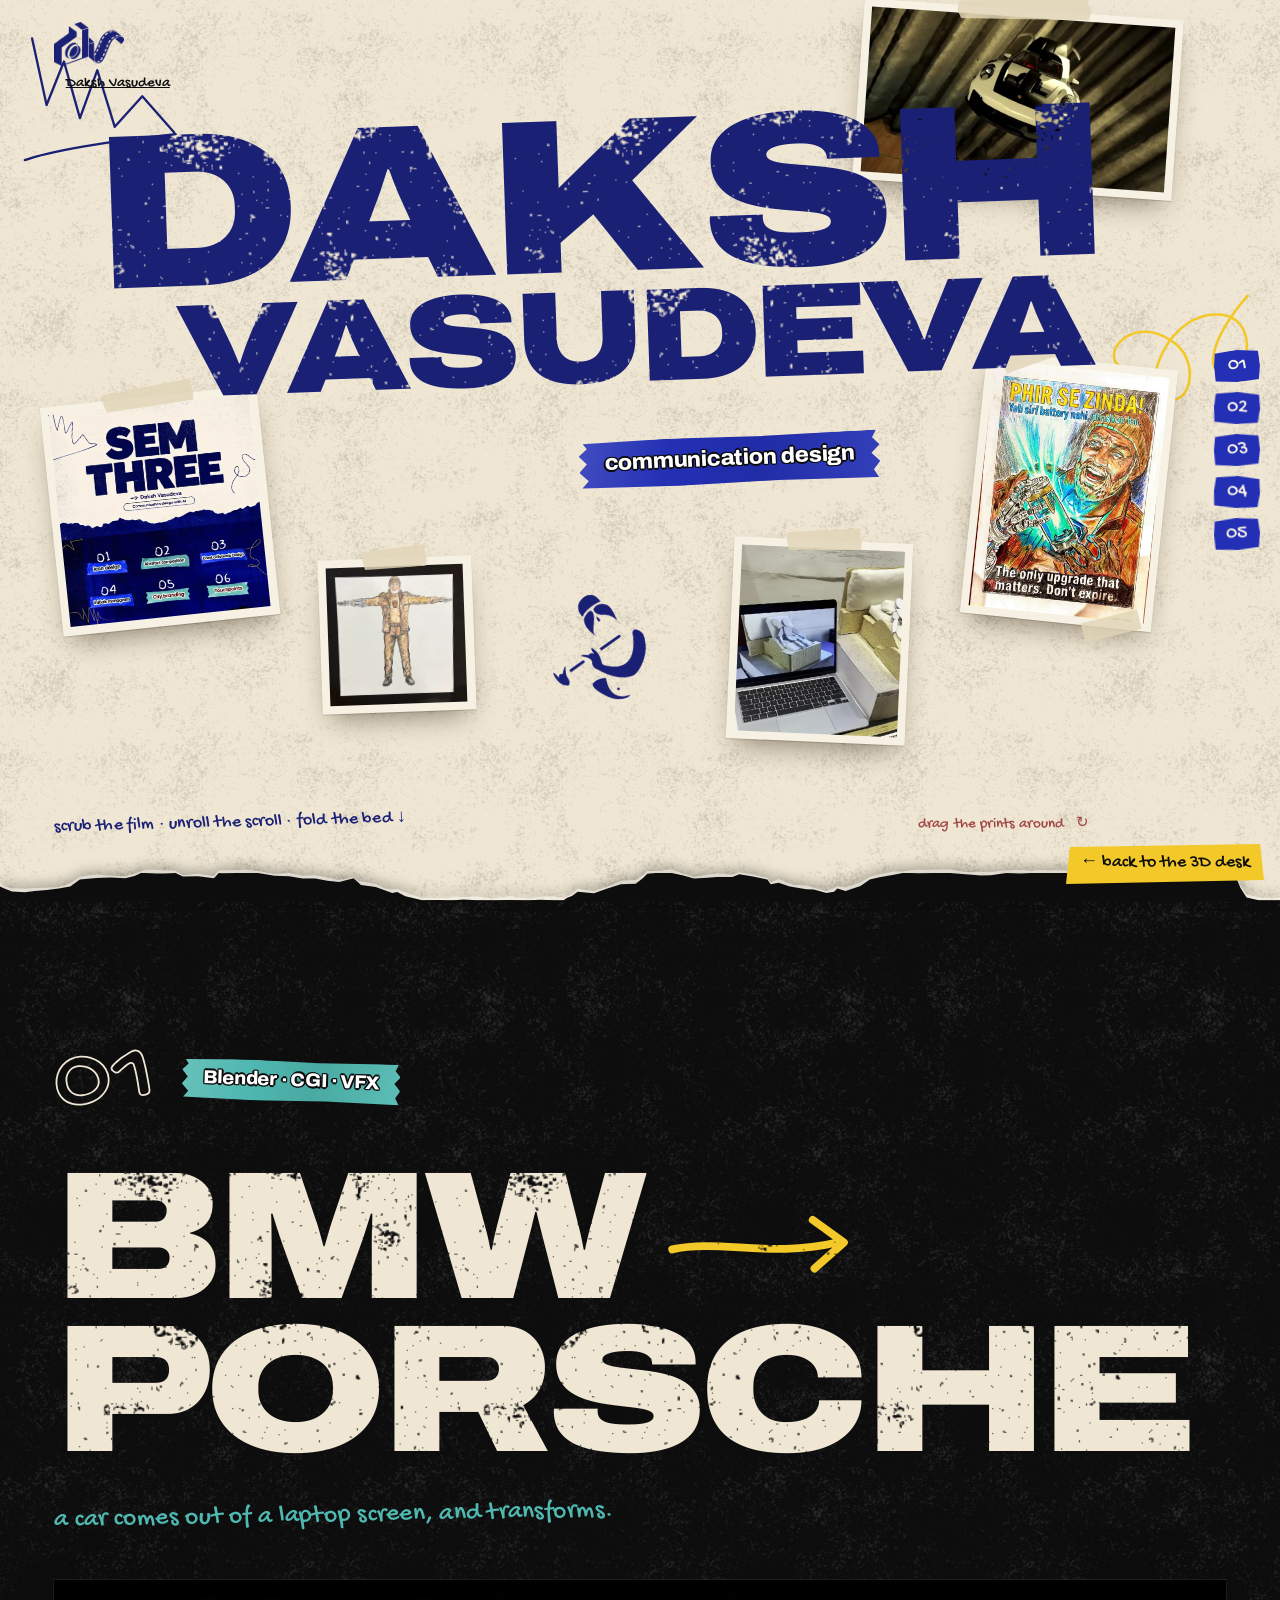
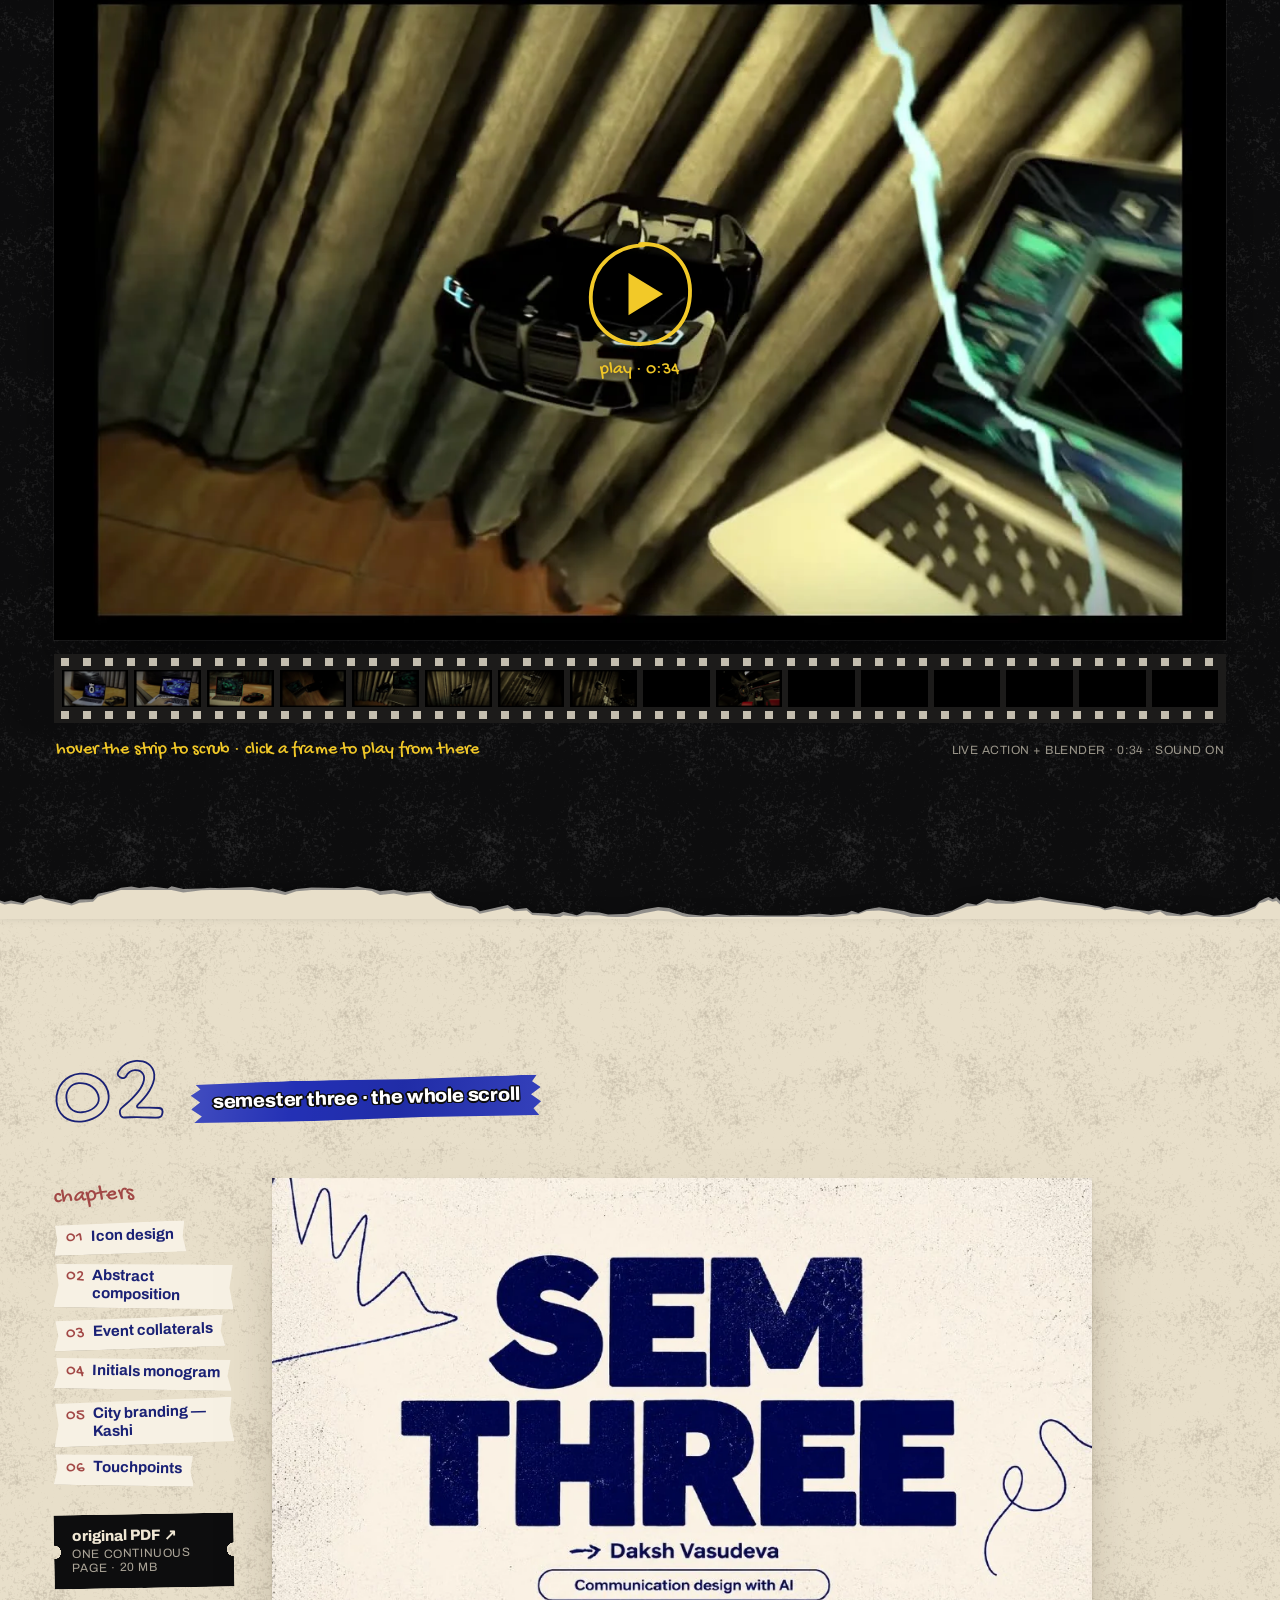
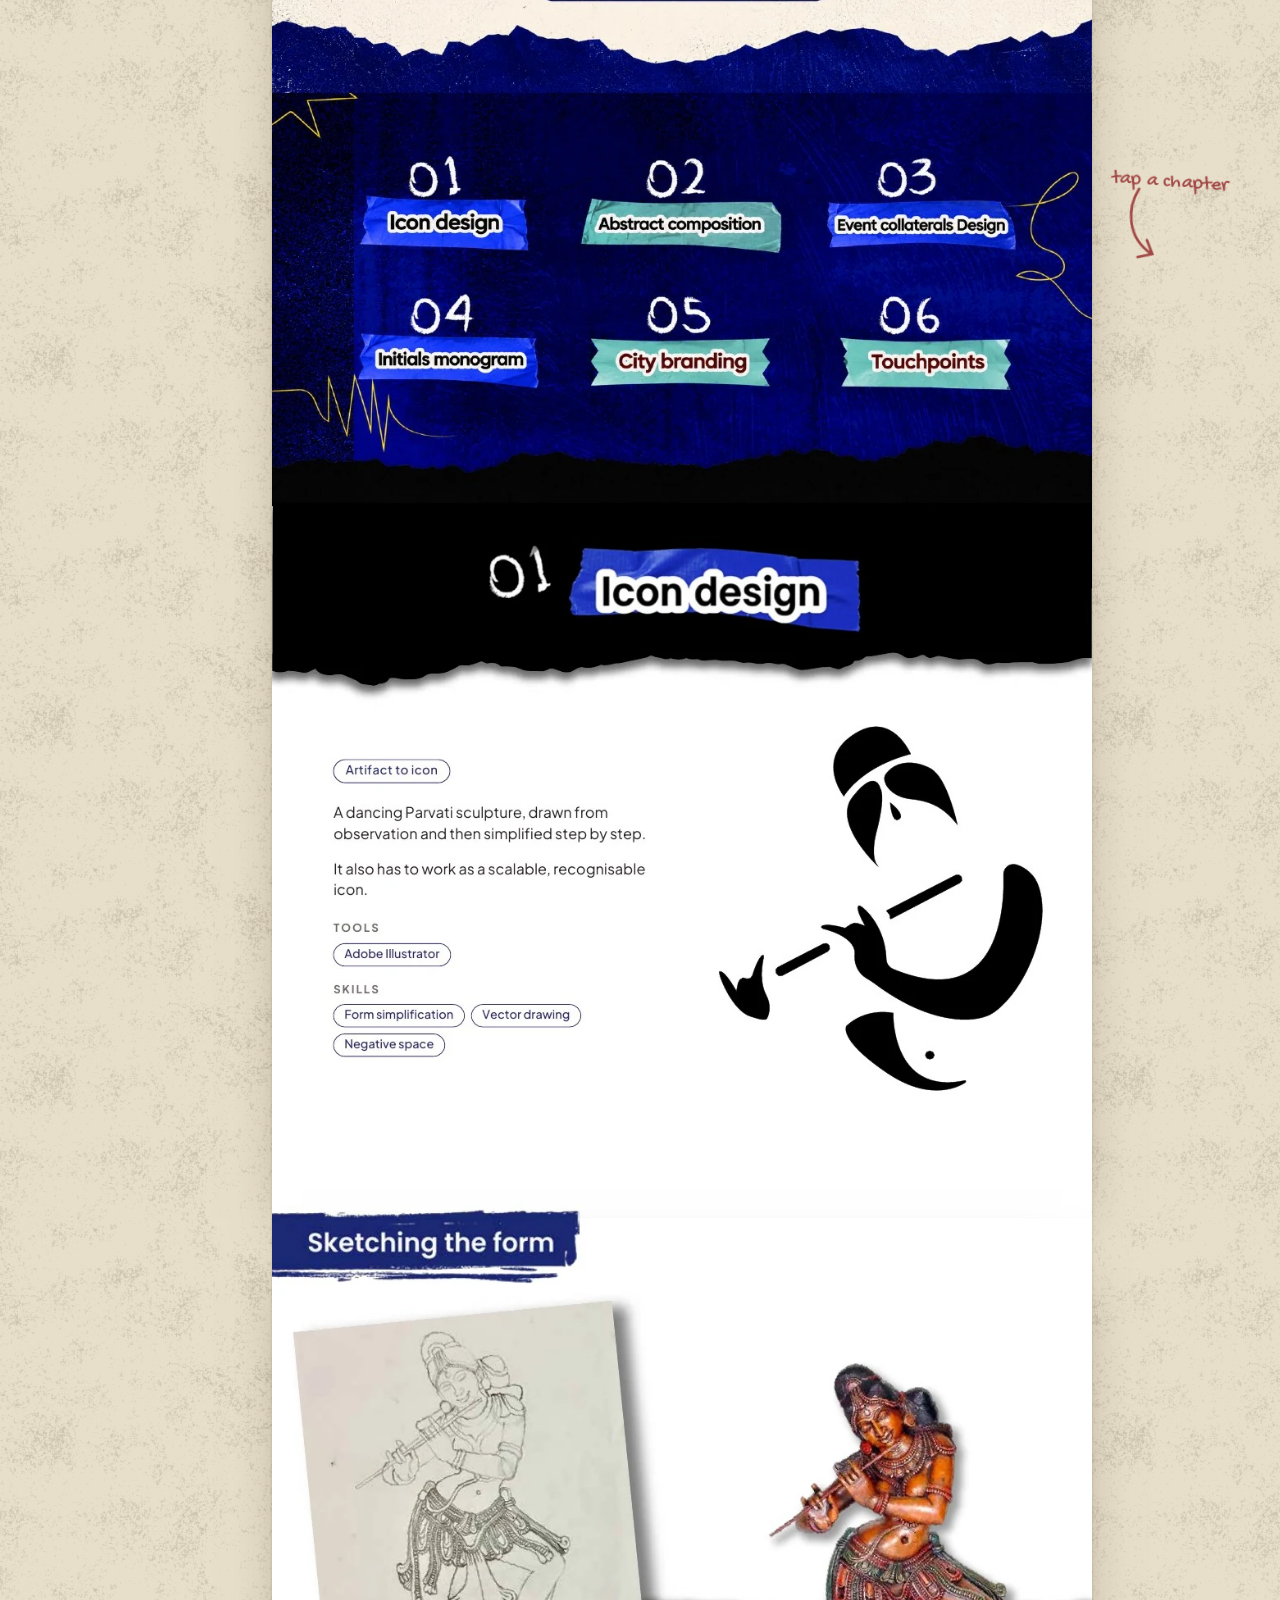
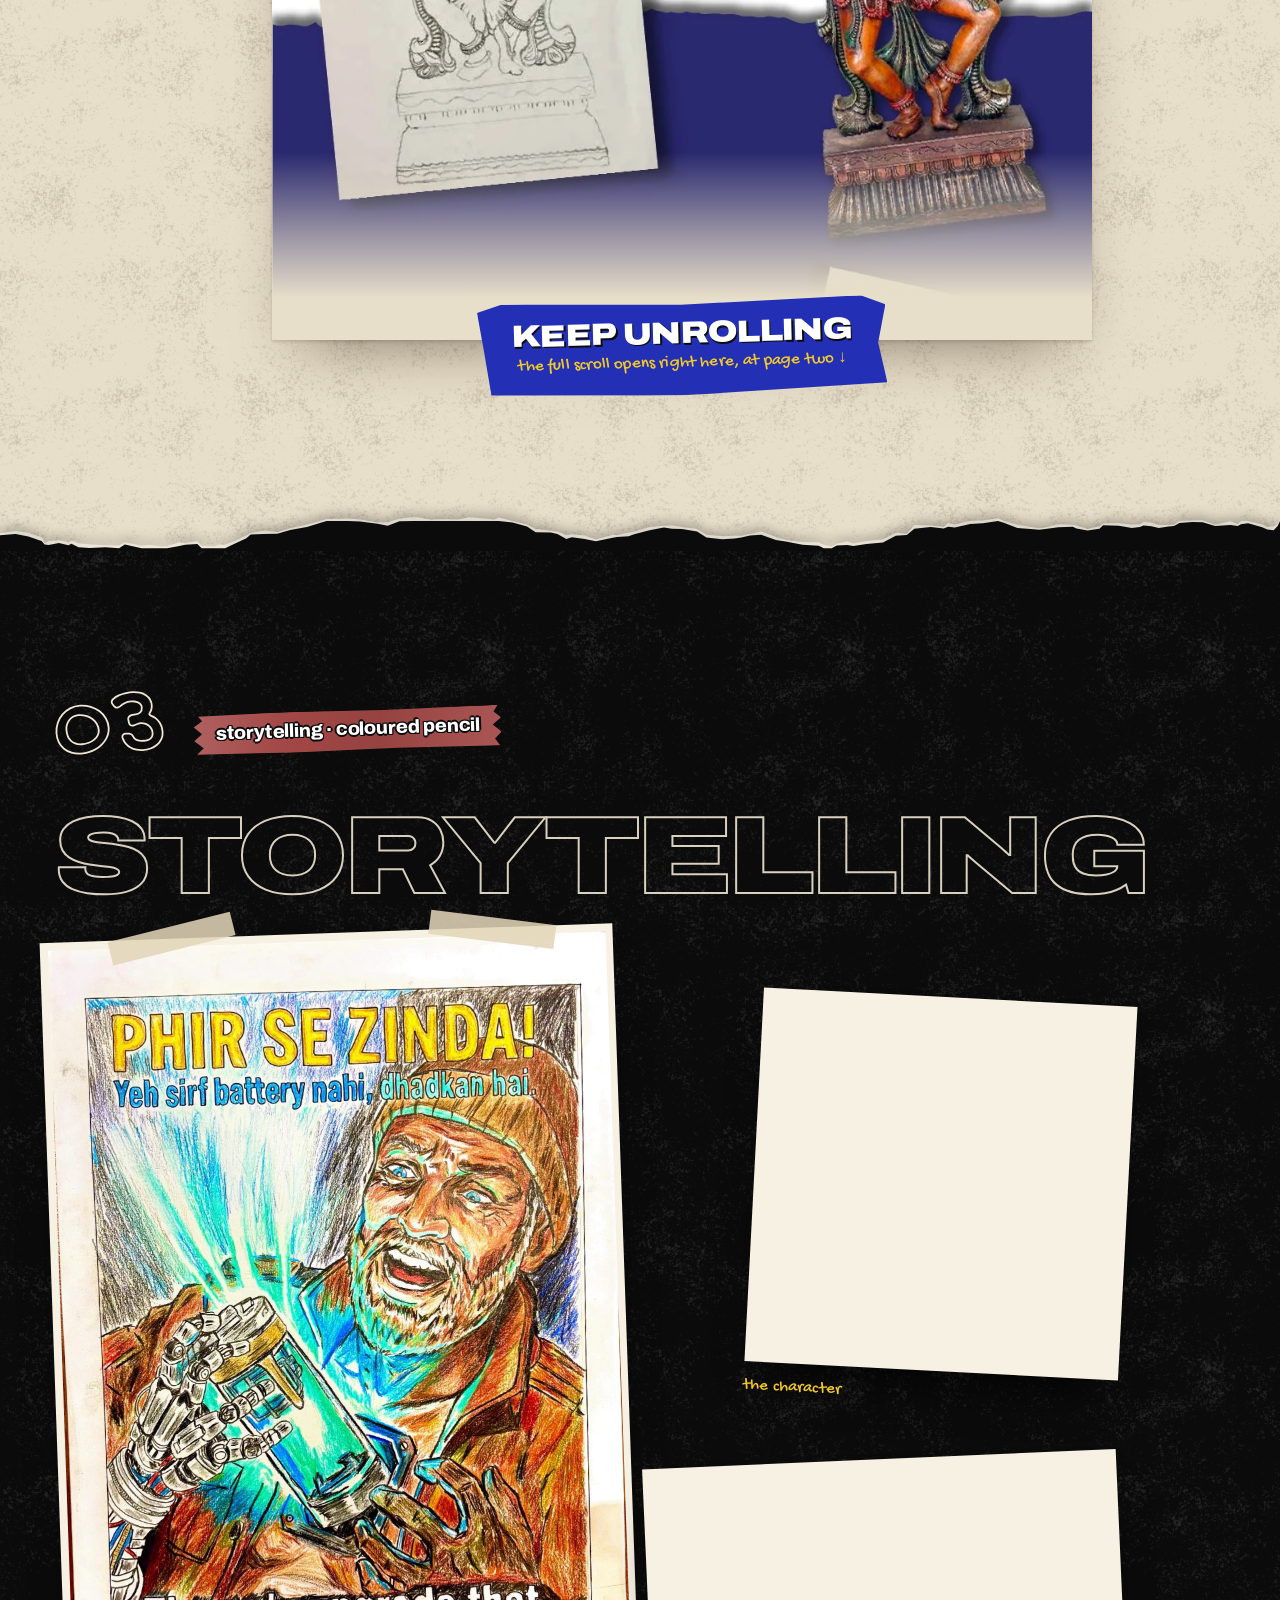
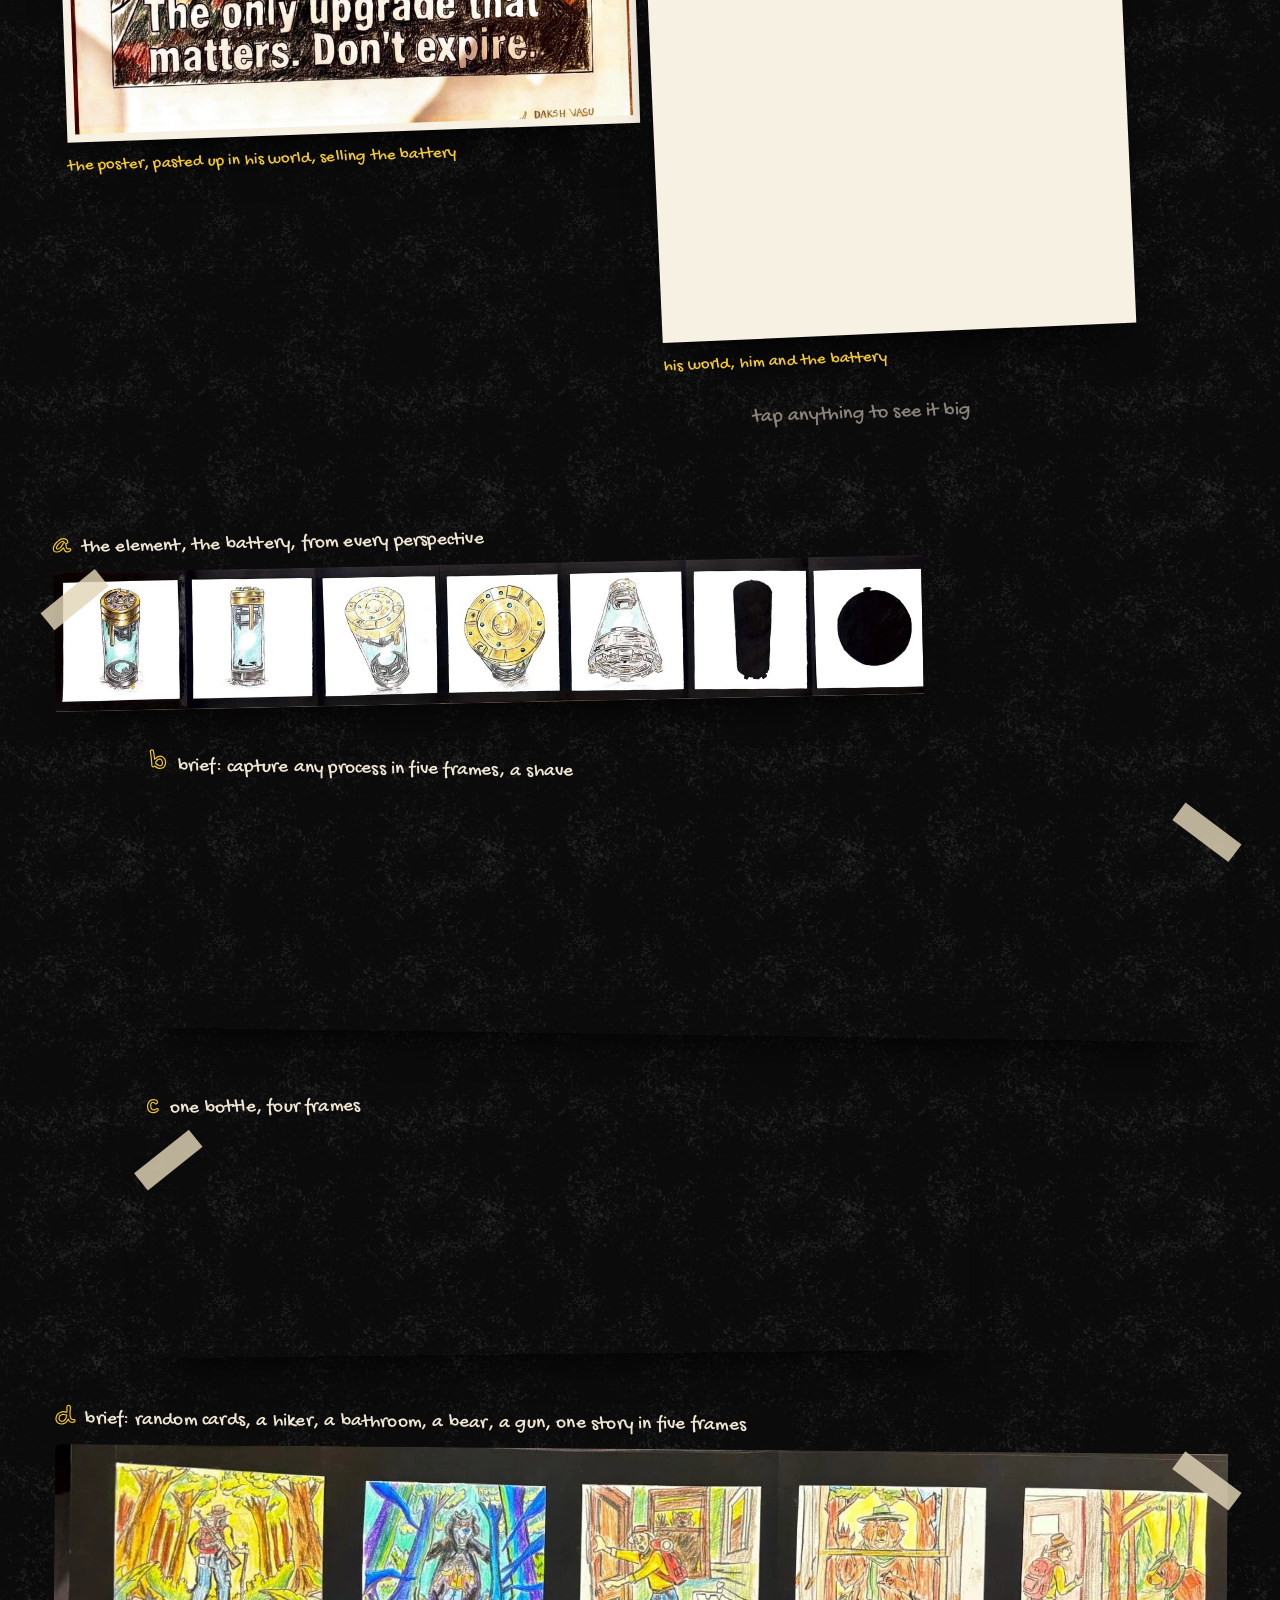
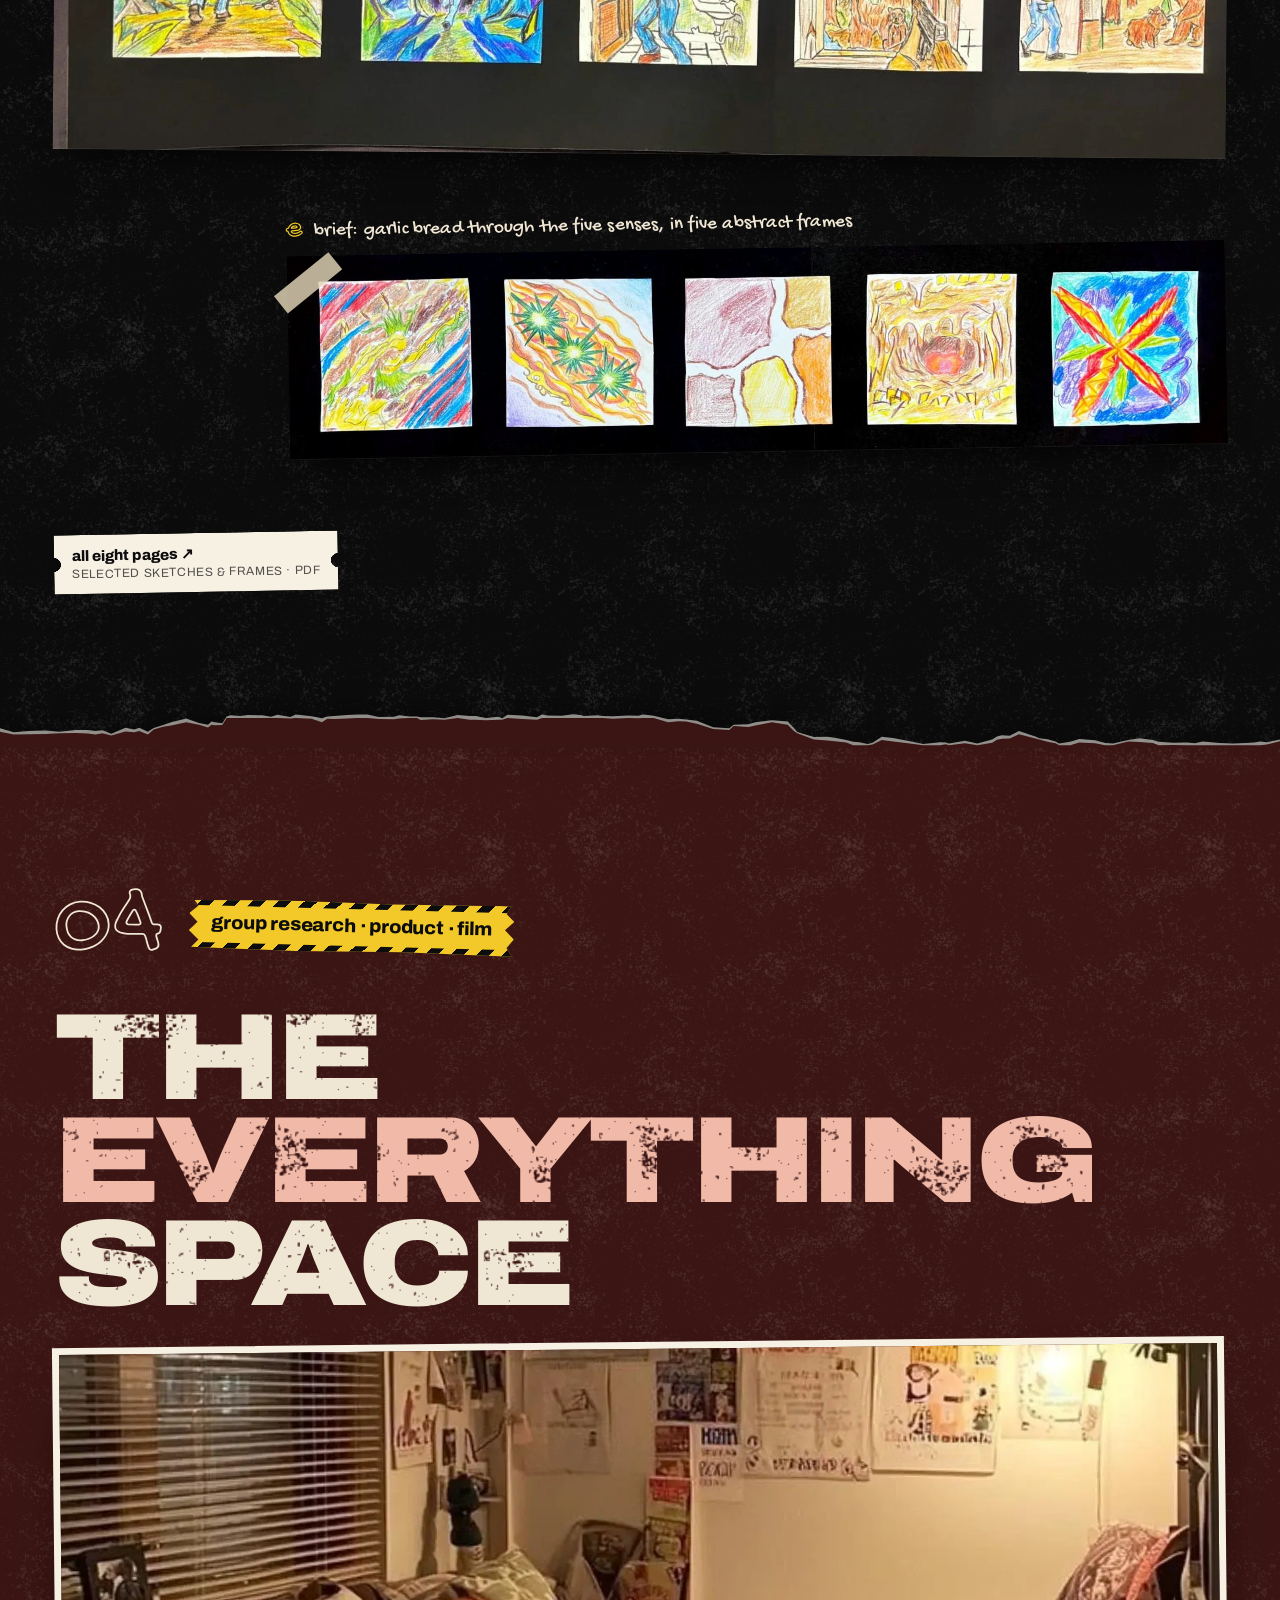
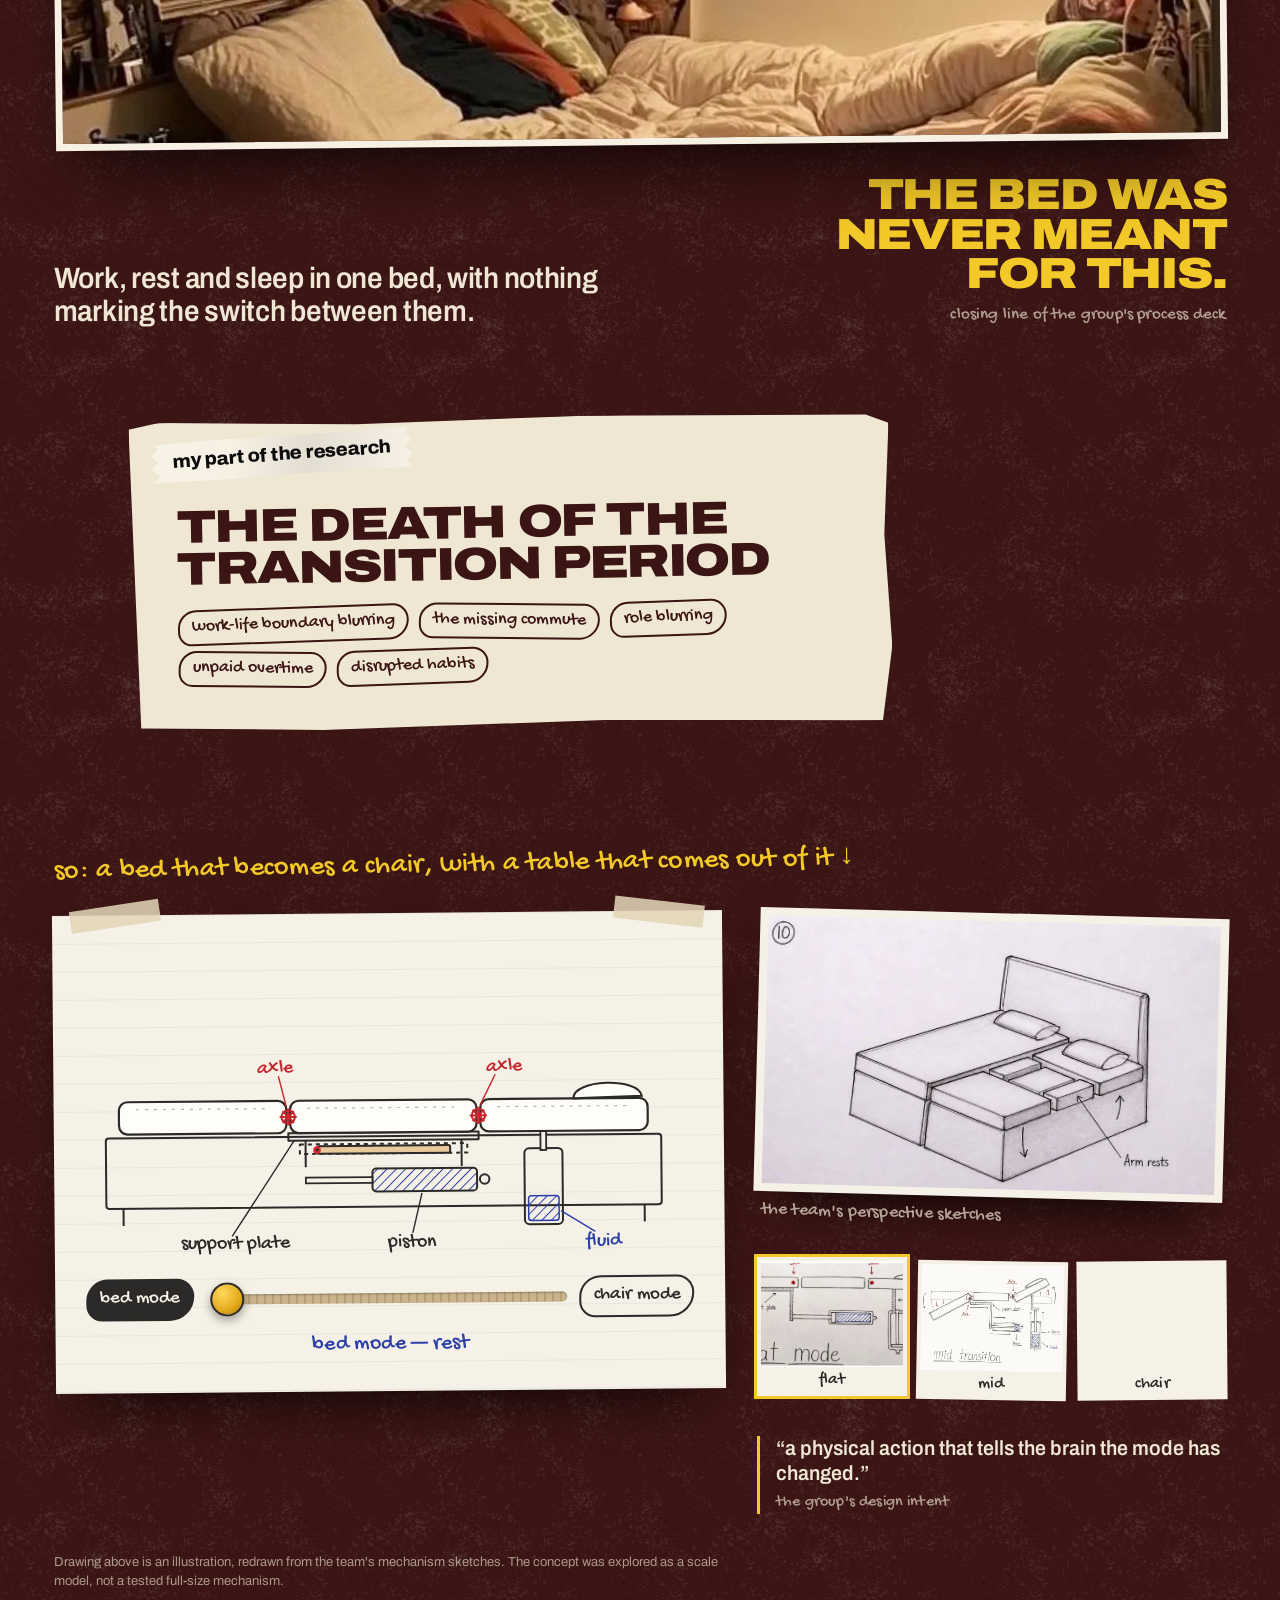
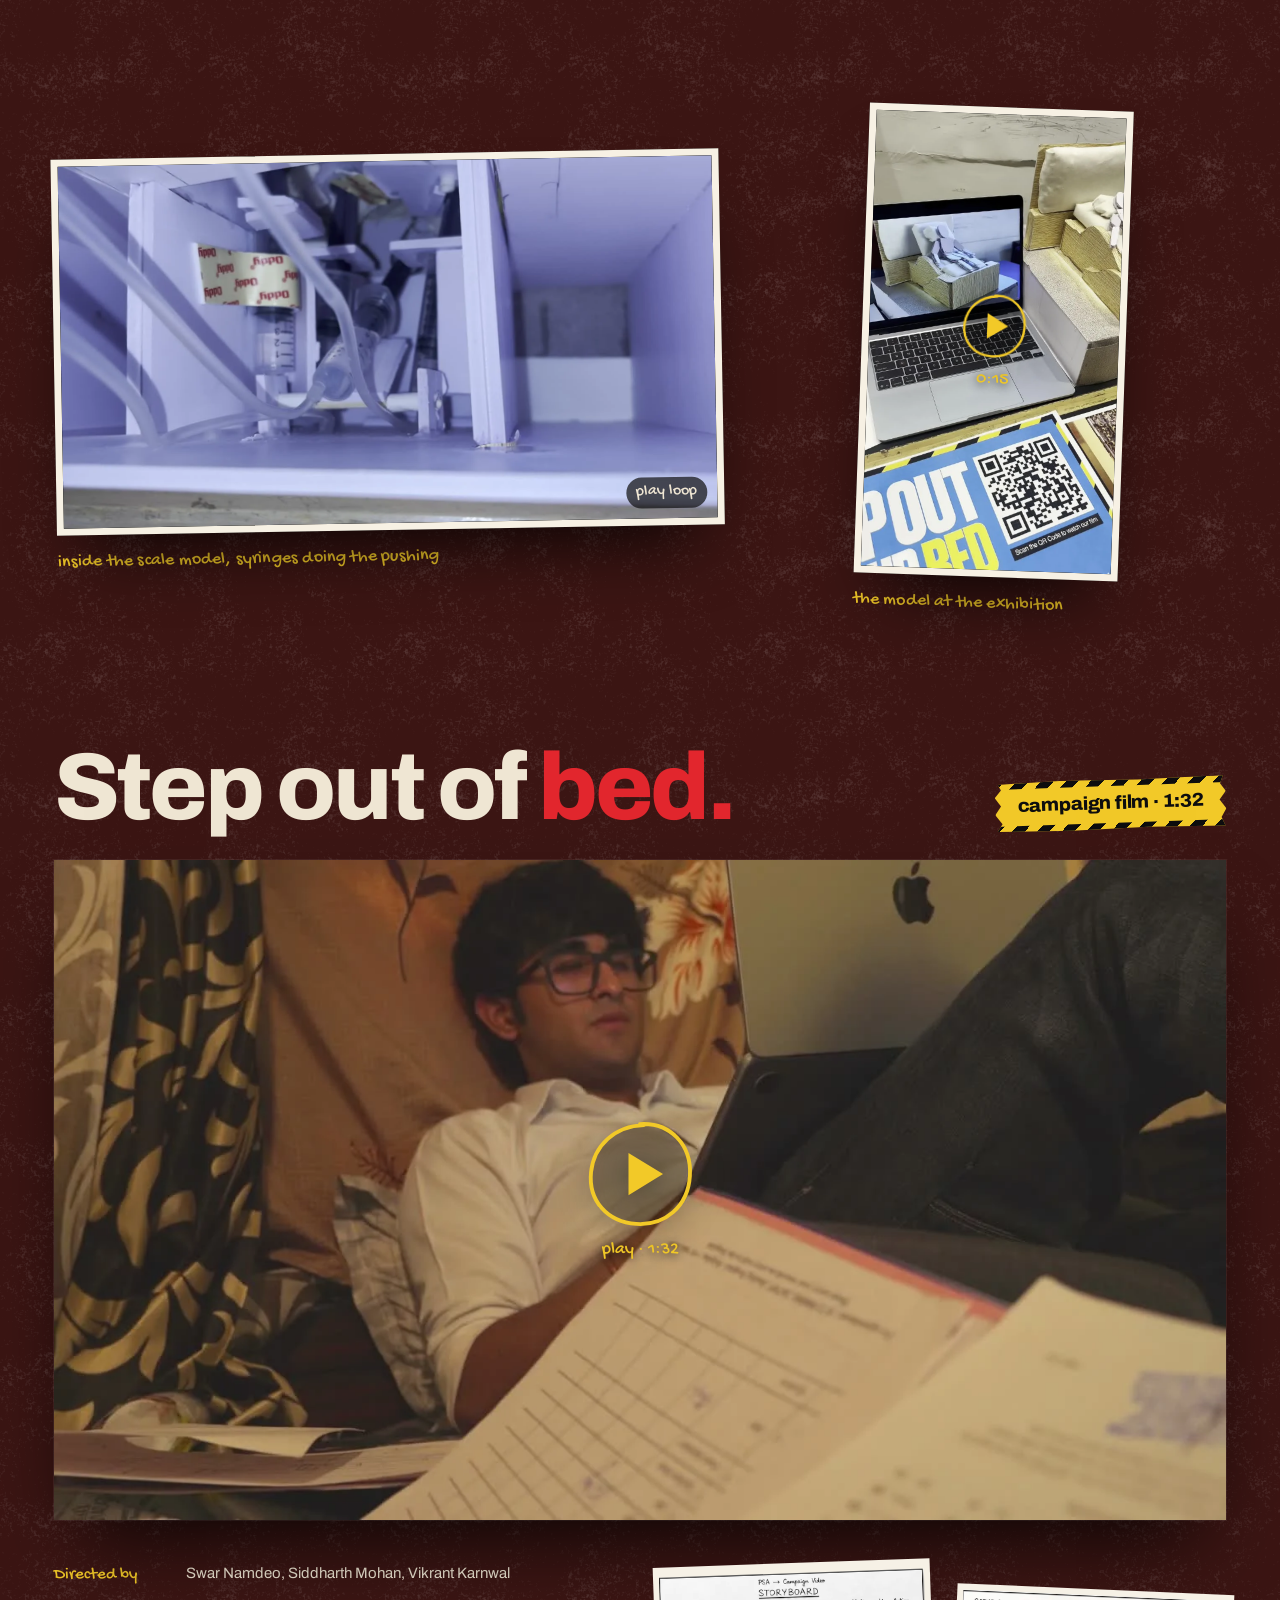
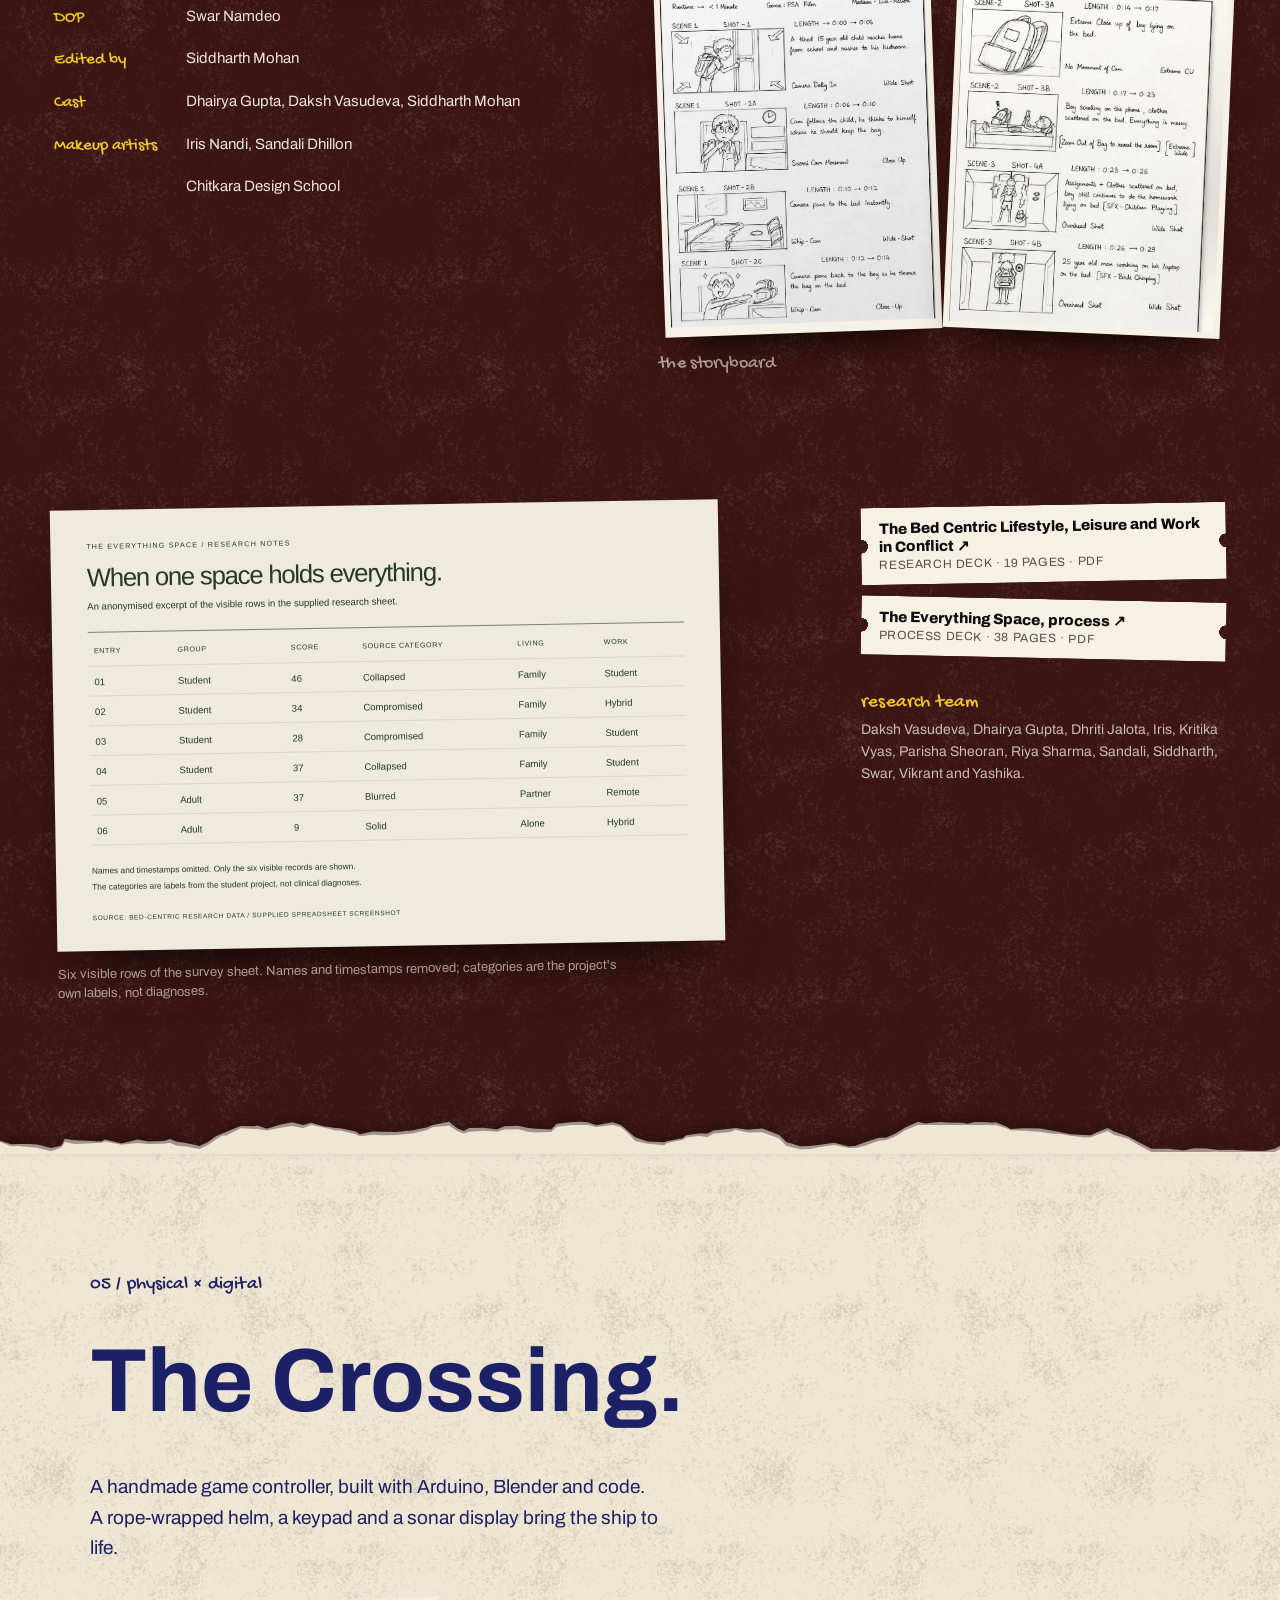
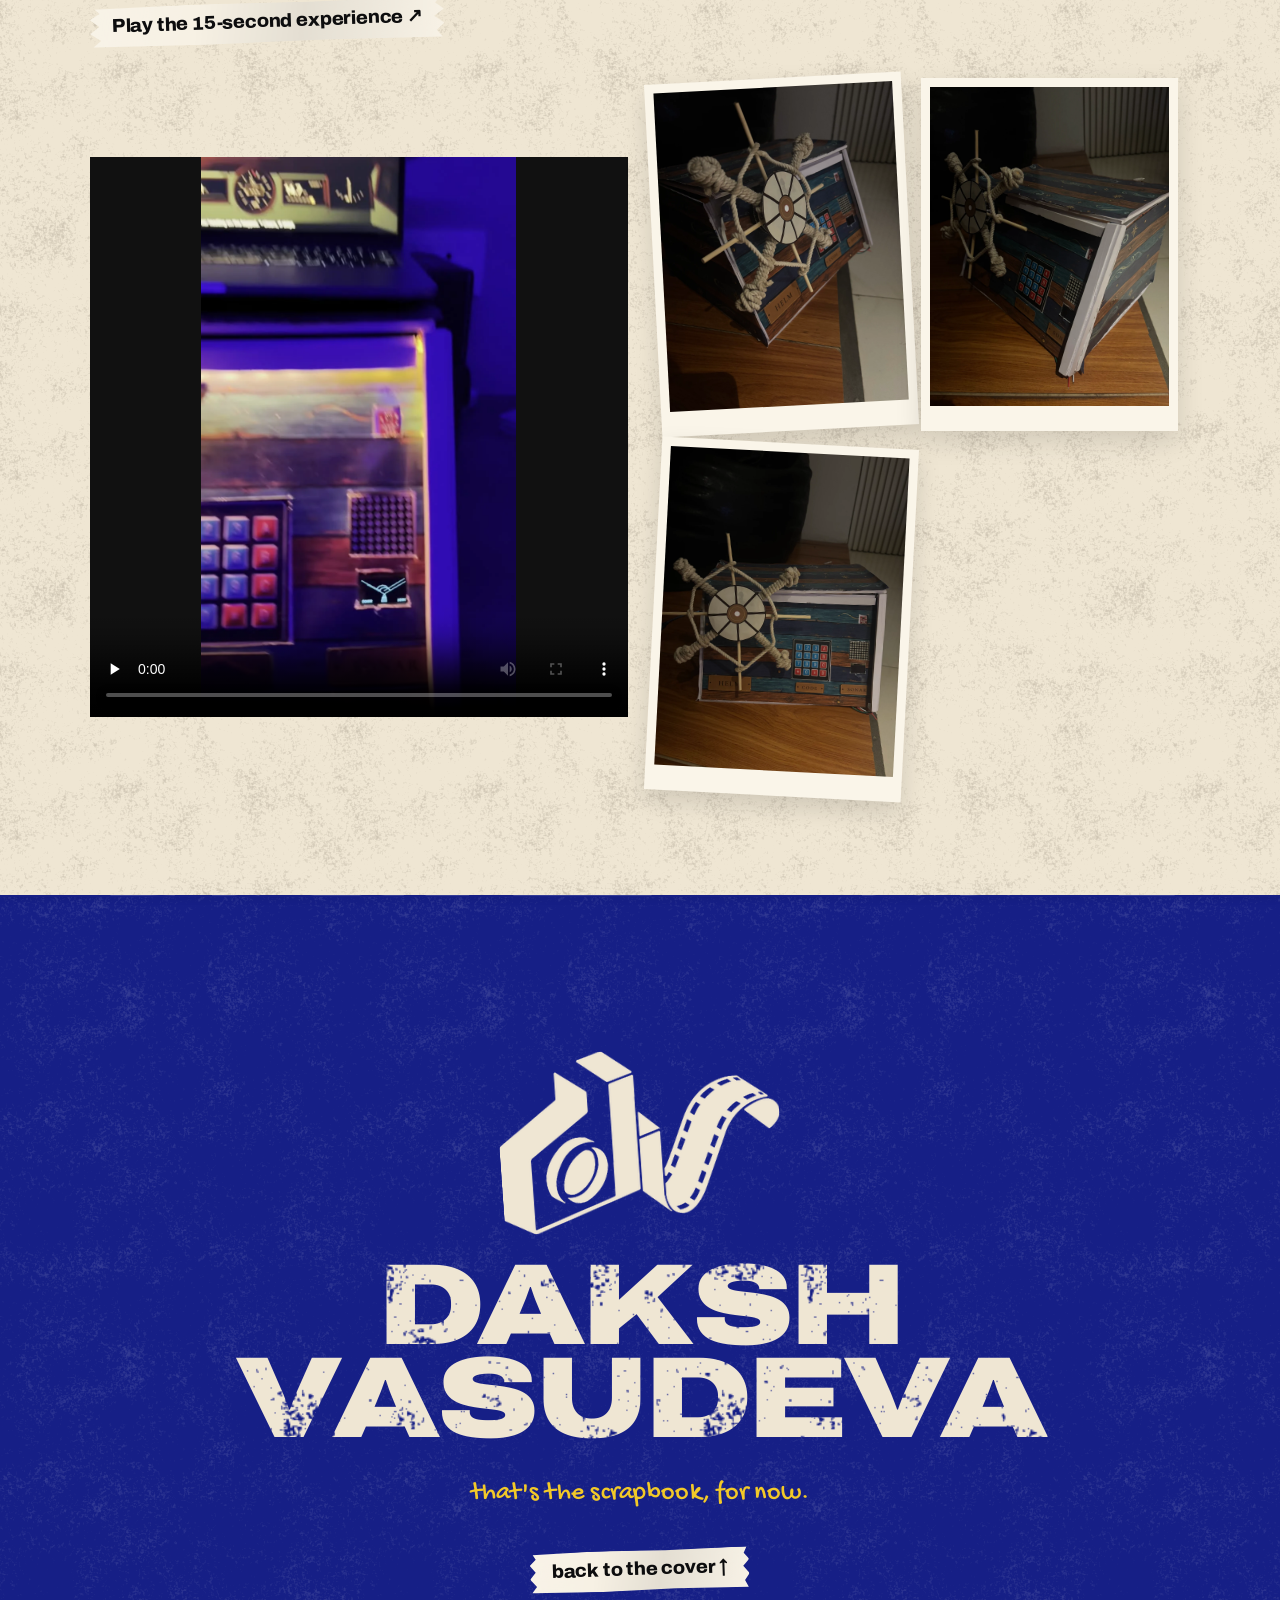
==== flat/index.html @ adaea8f6 "Publish portfolio site Co-Authored-By: Claude Opus 5.5 <noreply@anthropic.com> Claude-Session: https" ====
<!doctype html>
<html lang="en">
<head>
<meta charset="utf-8">
<meta name="viewport" content="width=device-width, initial-scale=1, viewport-fit=cover">
<title>Daksh Vasudeva, quick read</title>
<meta name="description" content="Daksh Vasudeva, communication design. A scrapbook that plays back: CGI film, the Semester Three portfolio, storytelling in coloured pencil, and The Everything Space.">
<meta name="theme-color" content="#efe6d3">
<meta property="og:title" content="Daksh Vasudeva">
<meta property="og:description" content="A scrapbook that plays back, film, paper, pencil and a bed that becomes a chair.">
<meta property="og:image" content="https://daksh407.github.io/img/og.jpg">
<meta property="og:type" content="website">
<link rel="icon" type="image/png" href="../img/favicon.png">
<link rel="preload" href="fonts/archivo-var.woff2" as="font" type="font/woff2" crossorigin>
<link rel="preload" href="fonts/gochi-hand.woff2" as="font" type="font/woff2" crossorigin>
<link rel="stylesheet" href="css/site.css">
<link rel="canonical" href="https://daksh407.github.io/flat/">
<meta property="og:url" content="https://daksh407.github.io/">
<meta name="twitter:card" content="summary_large_image">
</head>
<body data-on="ivory">

<a class="skip" href="#film">Skip to the work</a>
<a class="backbook" href="../">← back to the 3D desk</a>

<!-- ============ MASTHEAD ============ -->
<header class="mast" id="mast">
  <a class="mark" href="#top" aria-label="Daksh Vasudeva, back to the cover"><span class="mark__glyph" aria-hidden="true"></span><span style="font:15px 'Gochi Hand',cursive;white-space:nowrap;margin-left:12px">Daksh Vasudeva</span></a>
  <nav class="tabs" aria-label="Rooms">
    <a class="tab" href="#film" data-room="film"><span class="tab__n" data-l="film">01</span><span class="tab__l">BMW → Porsche</span></a>
    <a class="tab" href="#sem" data-room="sem"><span class="tab__n" data-l="sem 3">02</span><span class="tab__l">Sem Three</span></a>
    <a class="tab" href="#pencil" data-room="pencil"><span class="tab__n" data-l="pencil">03</span><span class="tab__l">Pencil</span></a>
    <a class="tab" href="#bed" data-room="bed"><span class="tab__n" data-l="bed">04</span><span class="tab__l">Everything Space</span></a>
    <a class="tab" href="#console" data-room="console"><span class="tab__n">05</span><span class="tab__l">The Crossing</span></a>
  </nav>
</header>

<main id="main">

<!-- ============ 00 · COVER ============ -->
<section class="room room--cover" id="top" data-theme="ivory" aria-label="Cover">
  <svg class="scribble scribble--zig" viewBox="0 0 300 260" aria-hidden="true" data-reveal>
    <path pathLength="1" d="M8 196 C 40 184, 120 170, 216 160 M18 28 L38 120 L62 60 L84 138 L108 72 L132 150 L170 108 L214 158"/>
  </svg>
  <svg class="scribble scribble--loop" viewBox="0 0 260 300" aria-hidden="true" data-reveal>
    <path pathLength="1" d="M10 250 C 60 240, 70 170, 40 150 C 10 130, 60 70, 120 110 C 170 140, 150 220, 110 200 C 70 180, 120 60, 200 70 C 250 76, 250 150, 210 160 C 170 168, 180 110, 240 40"/>
  </svg>

  <div class="cover__title">
    <h1 class="stamp" id="stamp"><span class="stamp__line">Daksh</span><span class="stamp__line">Vasudeva</span></h1>
    <p class="cover__sub"><span class="tape tape--cobalt" style="--rot:-2.5deg">communication design</span></p>
  </div>

  <div class="collage" id="collage" aria-label="Projects, each print opens its room">
    <a class="print print--cgi" href="#film" data-drag style="--x:67%;--y:1%;--w:25%;--r:4deg;--mx:30%;--my:0%;--mw:66%;--mr:3deg" data-reveal>
      <img src="../img/p-cgi.webp" width="900" height="488" alt="Still from the BMW-to-Porsche film: the finished white Porsche hanging in mid-air in front of a curtain">
      <span class="print__label">01 · BMW → Porsche</span>
    </a>
    <a class="print print--sem" href="#sem" data-drag style="--x:4%;--y:44%;--w:17%;--r:-6deg;--mx:1%;--my:29%;--mw:46%;--mr:-5deg" data-reveal>
      <img src="../img/p-semcover.webp" width="620" height="657" alt="Cover of the Semester Three portfolio: SEM THREE in heavy navy type above torn blue paper">
      <span class="print__label">02 · Sem Three</span>
    </a>
    <a class="print print--poster" href="#pencil" data-drag style="--x:76%;--y:40%;--w:15%;--r:6deg;--mx:53%;--my:25%;--mw:44%;--mr:5deg" data-reveal>
      <img src="../img/p-poster.webp" width="640" height="900" alt="Phir Se Zinda!, a coloured-pencil poster of an old man laughing as a battery glows in his robotic hand">
      <span class="print__label">03 · Pencil</span>
    </a>
    <a class="print print--character" href="#pencil" data-drag style="--x:25%;--y:62%;--w:12%;--r:-2deg;--mx:3%;--my:66%;--mw:36%;--mr:-3deg" data-reveal>
      <img src="../img/p-character.webp" width="600" height="601" alt="Coloured-pencil character sheet: an old man in a beanie, arms out, one arm robotic">
      <span class="print__label">03 · the old man</span>
    </a>
    <a class="print print--model" href="#bed" data-drag style="--x:57%;--y:60%;--w:14%;--r:2.5deg;--mx:47%;--my:64%;--mw:42%;--mr:3deg" data-reveal>
      <img src="../img/p-model.webp" width="520" height="594" alt="The Everything Space scale model on display beside a laptop showing its 3D render">
      <span class="print__label">04 · The Everything Space</span>
    </a>
    <a class="inkstamp" href="#sem" data-drag style="--x:43%;--y:66%;--w:7.5%;--r:-8deg;--mx:6%;--my:2%;--mw:19%;--mr:-8deg" aria-label="Parvati icon from Semester Three, open Sem Three" data-reveal>
      <span class="inkstamp__glyph" aria-hidden="true"></span>
    </a>
  </div>

  <p class="cover__note hand" data-reveal>scrub the film · unroll the scroll · fold the bed <span aria-hidden="true">↓</span></p>
  <p class="cover__hint hand" aria-hidden="true">drag the prints around <span>↻</span> <button class="cover__reset" type="button" id="reset" tabindex="-1">put them back</button></p>
</section>

<!-- ============ 01 · BMW → PORSCHE ============ -->
<section class="room room--film" id="film" data-theme="ink" aria-labelledby="film-title">
  <div class="room__head">
    <span class="chalk" aria-hidden="true">01</span>
    <span class="tape tape--teal" style="--rot:2deg">Blender · CGI · VFX</span>
  </div>
  <h2 class="mega film__title" id="film-title" data-reveal>BMW <svg class="arrow" viewBox="0 0 220 90" aria-hidden="true"><path pathLength="1" d="M6 52 C 60 40, 120 62, 196 44 M168 18 L 204 44 L 170 74"/></svg><span class="sr">to</span> Porsche</h2>
  <p class="film__line hand" data-reveal>a car comes out of a laptop screen, and transforms.</p>

  <div class="cinema" id="cgi" data-theatre>
    <div class="cinema__frame">
      <video class="cinema__video" preload="none" playsinline poster="../media/cgi-poster.webp" data-src="../media/cgi.mp4" aria-label="BMW to Porsche, CGI film, 34 seconds"></video>
      <img class="cinema__still" src="../media/cgi-poster.webp" width="1400" height="788" alt="" aria-hidden="true">
      <button class="play" type="button" aria-label="Play the BMW to Porsche film, 34 seconds, with sound">
        <svg viewBox="0 0 120 120" aria-hidden="true"><path class="play__ring" d="M60 8 C 92 6, 114 30, 112 62 C 110 94, 86 114, 56 112 C 26 110, 6 88, 9 58 C 12 30, 34 10, 64 9"/><path class="play__tri" d="M48 38 L 84 60 L 48 82 Z"/></svg>
        <span class="play__t">play · 0:34</span>
      </button>
      <span class="cinema__time" aria-hidden="true"></span>
    </div>
    <div class="filmstrip-wrap">
      <ol class="filmstrip" id="filmstrip" aria-label="Frames from the film, choose one to play from that moment"></ol>
    </div>
    <p class="cinema__meta"><span class="hand cinema__hint cinema__hint--fine">hover the strip to scrub · click a frame to play from there</span><span class="hand cinema__hint cinema__hint--touch">tap a frame to play from there</span><span class="cinema__spec">live action + Blender · 0:34 · sound on</span></p>
  </div>
</section>

<!-- ============ 02 · SEM THREE ============ -->
<section class="room room--sem" id="sem" data-theme="ivory" aria-labelledby="sem-title">
  <div class="room__head">
    <span class="chalk" aria-hidden="true">02</span>
    <span class="tape tape--cobalt" style="--rot:-1.5deg">semester three · the whole scroll</span>
  </div>
  <h2 class="sr" id="sem-title">Semester Three portfolio</h2>

  <div class="roll">
    <nav class="roll__index" aria-label="Semester Three chapters">
      <p class="hand roll__index-h">chapters</p>
      <ol id="sem-index"></ol>
      <a class="ticket" href="../media/semester-three.pdf" target="_blank" rel="noopener"><span>original PDF</span><span class="ticket__s">one continuous page · 20 MB</span></a>
    </nav>

    <div class="roll__paper">
      <div class="roll__tile roll__tile--first">
        <img src="../media/semester-01.webp" width="1000" height="2000" alt="Semester Three portfolio, opening: SEM THREE cover, the six chapters, and the start of 01 Icon design" loading="lazy" decoding="async">
        <div class="roll__spots" id="sem-spots"></div>
        <p class="roll__nudge hand" aria-hidden="true">tap a chapter <svg viewBox="0 0 80 60"><path d="M4 8 C 30 4, 60 18, 66 50 M54 40 L 66 52 L 76 38"/></svg></p>
      </div>
      <div class="roll__tile roll__tile--cut">
        <img src="../media/semester-02.webp" width="1000" height="2000" alt="" loading="lazy" decoding="async">
        <div class="roll__curl" aria-hidden="true"></div>
      </div>
      <button class="unroll" type="button" id="unroll" data-open-tile="2" data-open-y="0">
        <span class="unroll__k">keep unrolling</span>
        <span class="unroll__s hand">the full scroll opens right here, at page two ↓</span>
      </button>
    </div>
  </div>
</section>

<!-- ============ 03 · PENCIL ============ -->
<section class="room room--pencil" id="pencil" data-theme="ink" aria-labelledby="pencil-title">
  <div class="room__head">
    <span class="chalk" aria-hidden="true">03</span>
    <span class="tape tape--brick" style="--rot:-2deg">storytelling · coloured pencil</span>
  </div>
  <h2 class="mega mega--hollow" id="pencil-title" data-reveal><span>Story</span><span>telling</span></h2>

  <div class="sketchbook">
    <figure class="sb sb--poster" data-reveal>
      <button class="sb__btn" type="button" data-lightbox="pencil" data-full="../media/story-04.webp" data-w="1600" data-h="2249" data-cap="Phir Se Zinda!, “Yeh sirf battery nahi, dhadkan hai.”">
        <img src="../media/story-04.webp" width="1600" height="2249" loading="lazy" decoding="async" alt="Poster: PHIR SE ZINDA! Yeh sirf battery nahi, dhadkan hai. An old man laughs as a battery glows in his robotic hand. The only upgrade that matters. Don't expire.">
      </button>
      <figcaption class="hand">the poster, pasted up in his world, selling the battery</figcaption>
    </figure>
    <figure class="sb sb--character" data-reveal>
      <button class="sb__btn" type="button" data-lightbox="pencil" data-full="../media/story-01.webp" data-w="1600" data-h="1603" data-cap="Character sheet">
        <img src="../media/story-01.webp" width="1600" height="1603" loading="lazy" decoding="async" alt="Character sheet: an old man in a beanie and worn jacket, arms out, one arm robotic">
      </button>
      <figcaption class="hand">the character</figcaption>
    </figure>
    <figure class="sb sb--scene" data-reveal>
      <button class="sb__btn" type="button" data-lightbox="pencil" data-full="../media/story-02.webp" data-w="1600" data-h="1603" data-cap="His world, him and the battery">
        <img src="../media/story-02.webp" width="1600" height="1603" loading="lazy" decoding="async" alt="The old man slumped in an armchair, holding up a battery in his robotic hand; a laptop on the desk reads LAST BATTERY">
      </button>
      <figcaption class="hand">his world, him and the battery</figcaption>
    </figure>
    <p class="sb__note hand" aria-hidden="true">tap anything to see it big</p>
  </div>

  <div class="strips">
    <figure class="strip" data-reveal>
      <figcaption class="strip__cap"><span class="strip__n">a</span><span class="hand">the element, the battery, from every perspective</span></figcaption>
      <div class="strip__track"><button class="strip__btn" type="button" data-lightbox="pencil" data-full="../media/story-03.webp" data-w="1600" data-h="257" data-cap="The element, the battery, from every perspective"><img src="../media/story-03.webp" width="1600" height="257" loading="lazy" decoding="async" alt="Seven frames studying the battery from different angles, ending in two black silhouettes"></button></div>
    </figure>
    <figure class="strip" data-reveal>
      <figcaption class="strip__cap"><span class="strip__n">b</span><span class="hand">brief: capture any process in five frames, a shave</span></figcaption>
      <div class="strip__track"><button class="strip__btn" type="button" data-lightbox="pencil" data-full="../media/story-05.webp" data-w="1600" data-h="352" data-cap="Brief: capture any process in five frames, a shave"><img src="../media/story-05.webp" width="1600" height="352" loading="lazy" decoding="async" alt="Five frames: a bearded young man lathers up, shaves, and ends clean-shaven and smiling"></button></div>
    </figure>
    <figure class="strip" data-reveal>
      <figcaption class="strip__cap"><span class="strip__n">c</span><span class="hand">one bottle, four frames</span></figcaption>
      <div class="strip__track"><button class="strip__btn" type="button" data-lightbox="pencil" data-full="../media/story-06.webp" data-w="1600" data-h="439" data-cap="One bottle, four frames"><img src="../media/story-06.webp" width="1600" height="439" loading="lazy" decoding="async" alt="Four frames: a wine bottle and glass on a table, a glass at an altar, the bottle crossed out, the bottle handed over as a gift"></button></div>
    </figure>
    <figure class="strip" data-reveal>
      <figcaption class="strip__cap"><span class="strip__n">d</span><span class="hand">brief: random cards, a hiker, a bathroom, a bear, a gun, one story in five frames</span></figcaption>
      <div class="strip__track"><button class="strip__btn" type="button" data-lightbox="pencil" data-full="../media/story-07.webp" data-w="1600" data-h="417" data-cap="Random cards: a hiker, a bathroom, a bear, a gun, one story, start to finish, in five frames"><img src="../media/story-07.webp" width="1600" height="417" loading="lazy" decoding="async" alt="Five frames: a hiker in a forest, a dark figure charging through blue trees, a door flung open, a bear at a window, the hiker leaving as a bear and cub look on"></button></div>
    </figure>
    <figure class="strip" data-reveal>
      <figcaption class="strip__cap"><span class="strip__n">e</span><span class="hand">brief: garlic bread through the five senses, in five abstract frames</span></figcaption>
      <div class="strip__track"><button class="strip__btn" type="button" data-lightbox="pencil" data-full="../media/story-08.webp" data-w="1600" data-h="348" data-cap="Garlic bread through the five senses, five abstract frames"><img src="../media/story-08.webp" width="1600" height="348" loading="lazy" decoding="async" alt="Five abstract coloured-pencil frames of garlic bread, one for each of the five senses"></button></div>
    </figure>
    <p class="strips__swipe hand" aria-hidden="true">swipe the strips →</p>
    <p class="strips__pdf"><a class="ticket ticket--ivory" href="../media/storytelling-selected.pdf" target="_blank" rel="noopener"><span>all eight pages</span><span class="ticket__s">selected sketches &amp; frames · PDF</span></a></p>
  </div>
</section>

<!-- ============ 04 · THE EVERYTHING SPACE ============ -->
<section class="room room--bed" id="bed" data-theme="oxblood" aria-labelledby="bed-title">
  <div class="room__head">
    <span class="chalk" aria-hidden="true">04</span>
    <span class="tape tape--hazard" style="--rot:1.5deg">group research · product · film</span>
  </div>
  <h2 class="mega bed__title" id="bed-title" data-reveal><span>The</span> <span>Everything</span> <span>Space</span></h2>

  <div class="bed__open">
    <figure class="bed__room" data-reveal>
      <img src="../img/bedroom.webp" width="1400" height="470" loading="lazy" decoding="async" alt="A cluttered bedroom at night: an unmade bed, records, posters and a lamp, the cover image of the group's process deck">
    </figure>
    <p class="bed__problem" data-reveal>Work, rest and sleep in one bed, with nothing marking the switch between them.</p>
    <blockquote class="bed__quote" data-reveal>
      <p>The bed was never meant for this.</p>
      <footer class="hand">closing line of the group's process deck</footer>
    </blockquote>
  </div>

  <aside class="mine" aria-label="Daksh's part of the research" data-reveal>
    <span class="tape tape--ivory" style="--rot:-3deg">my part of the research</span>
    <p class="mine__t">The death of the transition period</p>
    <ul class="mine__chips">
      <li>work-life boundary blurring</li>
      <li>the missing commute</li>
      <li>role blurring</li>
      <li>unpaid overtime</li>
      <li>disrupted habits</li>
    </ul>
  </aside>

  <!-- the lever -->
  <div class="lever" id="lever">
    <p class="lever__lead hand" data-reveal>so: a bed that becomes a chair, with a table that comes out of it ↓</p>
    <div class="lever__grid">
      <div class="sheet lever__sheet">
        <svg class="mech" id="mech" viewBox="86 34 640 340" role="img" aria-labelledby="mech-t mech-d">
          <title id="mech-t">Bed-to-chair mechanism, side section</title>
          <desc id="mech-d">An illustrative side view: three mattress panels on a frame. Moving towards chair mode tilts the left panel down, lifts the right panel into a backrest with a fluid piston, and swings a table up out of the central slot.</desc>
          <defs>
            <pattern id="hatch" width="7" height="7" patternUnits="userSpaceOnUse" patternTransform="rotate(45)"><line x1="0" y1="0" x2="0" y2="7" stroke="#2c3fa8" stroke-width="2"/></pattern>
            <pattern id="hatch-ink" width="8" height="8" patternUnits="userSpaceOnUse" patternTransform="rotate(-45)"><line x1="0" y1="0" x2="0" y2="8" stroke="#3a332b" stroke-width="1"/></pattern>
            <filter id="pencil" x="-5%" y="-5%" width="110%" height="110%"><feTurbulence type="fractalNoise" baseFrequency="0.035" numOctaves="2" seed="4" result="n"/><feDisplacementMap in="SourceGraphic" in2="n" scale="3.2" xChannelSelector="R" yChannelSelector="G"/></filter>
          </defs>
          <g filter="url(#pencil)">
          <g class="mech__frame">
            <rect x="108" y="236" width="584" height="74" rx="3"/>
            <path d="M126 310 v18 M674 310 v18"/>
            <rect class="mech__slot" x="312" y="244" width="176" height="10" fill="url(#hatch-ink)"/>
          </g>
          <g class="mech__plate"><path d="M300 232 H 500 V 240 H 300 Z" fill="url(#hatch-ink)"/><path d="M318 240 V 268 M482 240 V 268"/></g>
          <!-- horizontal piston -->
          <g class="mech__hp">
            <rect x="388" y="270" width="110" height="24" rx="4" fill="url(#hatch)"/>
            <rect class="mech__hp-rod" id="hp-rod" x="318" y="279" width="70" height="6"/>
            <circle cx="506" cy="282" r="5"/>
          </g>
          <!-- vertical piston -->
          <g class="mech__vp">
            <rect x="548" y="250" width="40" height="80" rx="5"/>
            <rect class="mech__fluid" id="vp-fluid" x="552" y="300" width="32" height="26" rx="3"/>
            <rect class="mech__vp-rod" id="vp-rod" x="565" y="206" width="6" height="46"/>
          </g>
          <!-- table -->
          <g class="mech__table" id="table">
            <rect x="330" y="246" width="140" height="8" rx="2"/>
            <circle cx="330" cy="250" r="4"/>
          </g>
          <line class="mech__post" id="post" x1="330" y1="250" x2="330" y2="250"/>
          <!-- panels -->
          <g class="mech__panel" id="p-left"><rect x="122" y="198" width="176" height="34" rx="9"/><path d="M140 206 h 140" class="mech__quilt"/></g>
          <g class="mech__panel"><rect x="302" y="198" width="196" height="34" rx="9"/><path d="M320 206 h 160" class="mech__quilt"/></g>
          <g class="mech__panel" id="p-right"><rect x="502" y="198" width="176" height="34" rx="9"/><path d="M520 206 h 140" class="mech__quilt"/><path class="mech__pillow" d="M600 198 C 600 178, 668 176, 672 196 Z"/></g>
          <!-- axles -->
          <g class="mech__axle"><circle cx="300" cy="215" r="7"/><path d="M294 209 l12 12 M306 209 l-12 12 M300 206 v18 M291 215 h18"/></g>
          <g class="mech__axle"><circle cx="500" cy="215" r="7"/><path d="M494 209 l12 12 M506 209 l-12 12 M500 206 v18 M491 215 h18"/></g>
          <!-- labels -->
          <g class="mech__labels">
            <text x="268" y="168" class="r">axle</text><path class="r" d="M290 172 L 298 204"/>
            <text x="508" y="168" class="r">axle</text><path class="r" d="M518 172 L 502 204"/>
            <text x="186" y="352">support plate</text><path d="M240 340 L 306 240"/>
            <text x="404" y="352">piston</text><path d="M430 338 L 440 296"/>
            <text x="612" y="352" class="b">fluid</text><path class="b" d="M622 338 L 586 316"/>
            <text x="352" y="150" class="t" id="table-label">table</text>
          </g>
          </g>
        </svg>
        <div class="lever__controls">
          <button class="lever__end" type="button" data-to="0">bed mode</button>
          <label class="sr" for="lever-range">Fold from bed mode to chair mode</label>
          <input class="lever__range" id="lever-range" type="range" min="0" max="100" value="0" step="1" aria-valuetext="bed mode">
          <button class="lever__end" type="button" data-to="100">chair mode</button>
        </div>
        <p class="lever__state hand" id="lever-state" aria-live="polite">bed mode, rest</p>
      </div>

      <div class="lever__side">
        <figure class="xfade" data-reveal>
          <img class="xfade__a" src="../img/es-sketch-10.webp" width="1000" height="592" loading="lazy" decoding="async" alt="Group sketch 10: the bed flat, with armrests rising from the mattress">
          <img class="xfade__b" id="xfade-b" src="../img/es-sketch-09.webp" width="1000" height="581" loading="lazy" decoding="async" alt="Group sketch 9: one side of the bed folded into a chair with backrest and armrests">
          <figcaption class="hand">the team's perspective sketches</figcaption>
        </figure>
        <ol class="modes" aria-label="The team's mechanism sketches">
          <li><button class="mode is-on" type="button" data-to="0"><img src="../img/es-flat.webp" width="1100" height="515" loading="lazy" decoding="async" alt="Mechanism sketch: flat mode"><span class="hand">flat</span></button></li>
          <li><button class="mode" type="button" data-to="50"><img src="../img/es-mid.webp" width="1100" height="738" loading="lazy" decoding="async" alt="Mechanism sketch: mid transition"><span class="hand">mid</span></button></li>
          <li><button class="mode" type="button" data-to="100"><img src="../img/es-chair.webp" width="1100" height="608" loading="lazy" decoding="async" alt="Mechanism sketch: chair mode"><span class="hand">chair</span></button></li>
        </ol>
        <blockquote class="intent">
          <p>“a physical action that tells the brain the mode has changed.”</p>
          <footer class="hand">the group's design intent</footer>
        </blockquote>
      </div>
    </div>
    <p class="fine">Drawing above is an illustration, redrawn from the team's mechanism sketches. The concept was explored as a scale model, not a tested full-size mechanism.</p>
  </div>

  <!-- the model -->
  <div class="model">
    <figure class="clip clip--syringe" data-reveal>
      <div class="clip__frame">
        <video id="syringe" muted loop playsinline preload="none" poster="../media/prototype-b-poster.webp" data-src="../media/prototype-b.mp4" aria-label="Close-up: syringe mechanism inside the scale model, 3 seconds, looping"></video>
        <button class="clip__toggle" type="button" id="syringe-toggle" aria-pressed="false">play loop</button>
      </div>
      <figcaption><span class="hand">inside the scale model, syringes doing the pushing</span></figcaption>
    </figure>
    <figure class="clip clip--expo" data-reveal>
      <div class="clip__frame clip__frame--tall cinema" data-player>
        <video class="cinema__video" preload="none" playsinline poster="../media/prototype-a-poster.webp" data-src="../media/prototype-a.mp4" aria-label="The scale model at the exhibition, 15 seconds"></video>
        <button class="play play--sm" type="button" aria-label="Play exhibition footage, 15 seconds">
          <svg viewBox="0 0 120 120" aria-hidden="true"><path class="play__ring" d="M60 8 C 92 6, 114 30, 112 62 C 110 94, 86 114, 56 112 C 26 110, 6 88, 9 58 C 12 30, 34 10, 64 9"/><path class="play__tri" d="M48 38 L 84 60 L 48 82 Z"/></svg>
          <span class="play__t">0:15</span>
        </button>
      </div>
      <figcaption><span class="hand">the model at the exhibition</span></figcaption>
    </figure>
  </div>

  <!-- the film -->
  <div class="psa">
    <div class="psa__head" data-reveal>
      <p class="psa__title">Step out of <em>bed.</em></p>
      <span class="tape tape--hazard" style="--rot:-2deg">campaign film · 1:32</span>
    </div>
    <div class="cinema psa__cinema" data-player data-theatre>
      <div class="cinema__frame">
        <video class="cinema__video" preload="none" playsinline poster="../media/film-poster.webp" data-src="../media/film.mp4" aria-label="Step out of bed, campaign film, 1 minute 32 seconds"></video>
        <button class="play" type="button" aria-label="Play the campaign film, 1 minute 32 seconds, with sound">
          <svg viewBox="0 0 120 120" aria-hidden="true"><path class="play__ring" d="M60 8 C 92 6, 114 30, 112 62 C 110 94, 86 114, 56 112 C 26 110, 6 88, 9 58 C 12 30, 34 10, 64 9"/><path class="play__tri" d="M48 38 L 84 60 L 48 82 Z"/></svg>
          <span class="play__t">play · 1:32</span>
        </button>
      </div>
    </div>
    <div class="psa__after">
      <dl class="credits" data-reveal>
        <div><dt>Directed by</dt><dd>Swar Namdeo, Siddharth Mohan, Vikrant Karnwal</dd></div>
        <div><dt>DOP</dt><dd>Swar Namdeo</dd></div>
        <div><dt>Edited by</dt><dd>Siddharth Mohan</dd></div>
        <div><dt>Cast</dt><dd>Dhairya Gupta, Daksh Vasudeva, Siddharth Mohan</dd></div>
        <div><dt>Makeup artists</dt><dd>Iris Nandi, Sandali Dhillon</dd></div>
        <div><dt>&nbsp;</dt><dd>Chitkara Design School</dd></div>
      </dl>
      <div class="boards">
        <button class="board" type="button" data-lightbox="boards" data-full="../img/es-board-1.webp" data-w="760" data-h="1005" data-cap="Storyboard, sheet 1, from the process deck"><img src="../img/es-board-1.webp" width="760" height="1005" loading="lazy" decoding="async" alt="Hand-drawn storyboard sheet: scene 1, a tired kid arrives home and throws his bag on the bed"></button>
        <button class="board" type="button" data-lightbox="boards" data-full="../img/es-board-2.webp" data-w="760" data-h="954" data-cap="Storyboard, sheet 2, from the process deck"><img src="../img/es-board-2.webp" width="760" height="954" loading="lazy" decoding="async" alt="Hand-drawn storyboard sheet: the bag on the bed, a boy scrolling, overhead shots of homework and a laptop in bed"></button>
        <p class="hand boards__cap">the storyboard</p>
      </div>
    </div>
  </div>

  <!-- the research -->
  <div class="research">
    <figure class="research__sheet" data-reveal>
      <button class="research__btn" type="button" data-lightbox="research" data-full="../media/research-snapshot.svg" data-w="1100" data-h="720" data-cap="Research sheet, anonymised">
        <img src="../media/research-snapshot.svg" width="1100" height="720" loading="lazy" decoding="async" alt="Anonymised research sheet: six rows with entry, group, score, source category, living and work columns">
      </button>
      <figcaption>Six visible rows of the survey sheet. Names and timestamps removed; categories are the project's own labels, not diagnoses.</figcaption>
    </figure>
    <div class="research__docs">
      <a class="ticket ticket--ivory" href="../media/research.pdf" target="_blank" rel="noopener"><span>The Bed Centric Lifestyle, Leisure and Work in Conflict</span><span class="ticket__s">research deck · 19 pages · PDF</span></a>
      <a class="ticket ticket--ivory" href="../media/everything-space.pdf" target="_blank" rel="noopener"><span>The Everything Space, process</span><span class="ticket__s">process deck · 38 pages · PDF</span></a>
      <p class="team"><span class="hand">research team</span> Daksh Vasudeva, Dhairya Gupta, Dhriti Jalota, Iris, Kritika Vyas, Parisha Sheoran, Riya Sharma, Sandali, Siddharth, Swar, Vikrant and Yashika.</p>
    </div>
  </div>
</section>


<section class="room" id="console" data-theme="ivory" style="padding:100px 7vw;background:#efe6d3;color:#1c2066">
  <p class="hand">05 / physical × digital</p><h2 style="font-size:clamp(44px,7vw,100px);margin:10px 0 25px">The Crossing.</h2>
  <p style="max-width:570px;line-height:1.6">A handmade game controller, built with Arduino, Blender and code. A rope-wrapped helm, a keypad and a sonar display bring the ship to life.</p>
  <a class="tape tape--ivory" href="../?view=console" style="display:inline-block;margin:20px 0 35px">Play the 15-second experience ↗</a>
  <div style="display:grid;grid-template-columns:repeat(auto-fit,minmax(220px,1fr));gap:25px;align-items:center">
    <video controls playsinline preload="none" poster="../media/gaming-poster.webp" src="../media/gaming.mp4" style="width:100%;max-height:560px;background:#111" aria-label="The real handmade console connected to a laptop"></video>
    <div style="display:flex;gap:12px;flex-wrap:wrap"><a href="../media/console-build-01.webp" target="_blank" rel="noopener" style="width:calc(50% - 12px);padding:9px 9px 25px;background:#faf5e9;box-shadow:0 10px 25px #0002;transform:rotate(-3deg)"><img src="../media/console-build-01.webp" loading="lazy" alt="Physical console build, photograph 1" style="width:100%;display:block"></a><a href="../media/console-build-02.webp" target="_blank" rel="noopener" style="width:calc(50% - 12px);padding:9px 9px 25px;background:#faf5e9;box-shadow:0 10px 25px #0002;transform:rotate(0deg)"><img src="../media/console-build-02.webp" loading="lazy" alt="Physical console build, photograph 2" style="width:100%;display:block"></a><a href="../media/console-build-03.webp" target="_blank" rel="noopener" style="width:calc(50% - 12px);padding:9px 9px 25px;background:#faf5e9;box-shadow:0 10px 25px #0002;transform:rotate(3deg)"><img src="../media/console-build-03.webp" loading="lazy" alt="Physical console build, photograph 3" style="width:100%;display:block"></a></div>
  </div>
</section>
<!-- ============ END ============ -->
<footer class="room room--end" id="end" data-theme="cobalt">
  <span class="end__mark" aria-hidden="true"></span>
  <p class="stamp stamp--end"><span class="stamp__line">Daksh</span><span class="stamp__line">Vasudeva</span></p>
  <p class="hand end__note">that's the scrapbook, for now.</p>
  <p class="end__links"><a href="#top" class="tape tape--ivory" style="--rot:-2deg">back to the cover ↑</a></p>
  <p class="end__colo">Set in Archivo &amp; Gochi Hand. The torn edges are generated fresh on every visit.</p>
</footer>
</main>

<!-- ============ SEM THREE READER ============ -->
<div class="reader" id="reader" role="dialog" aria-modal="true" aria-label="Semester Three, full scroll" hidden>
  <div class="reader__bar">
    <button class="reader__close" type="button" id="reader-close"><span aria-hidden="true">✕</span> close</button>
    <p class="reader__title"><span class="hand">Sem Three</span> <span class="reader__chap" id="reader-chap"></span></p>
    <a class="reader__pdf" href="../media/semester-three.pdf" target="_blank" rel="noopener">PDF ↗</a>
    <span class="reader__progress" aria-hidden="true"><span id="reader-progress"></span></span>
  </div>
  <div class="reader__scroll" id="reader-scroll" tabindex="-1">
    <div class="reader__doc" id="reader-doc"></div>
    <p class="reader__end hand">end of the scroll</p>
  </div>
  <nav class="ruler" id="ruler" aria-label="Jump to a chapter"></nav>
</div>

<!-- ============ LIGHTBOX ============ -->
<dialog class="lightbox" id="lightbox" aria-label="Artwork">
  <figure class="lightbox__fig">
    <div class="lightbox__img"><img id="lb-img" alt=""></div>
    <figcaption class="hand" id="lb-cap"></figcaption>
  </figure>
  <button class="lightbox__close" type="button" id="lb-close">close <span aria-hidden="true">✕</span></button>
  <button class="lightbox__nav lightbox__nav--prev" type="button" id="lb-prev" aria-label="Previous"><span aria-hidden="true">←</span></button>
  <button class="lightbox__nav lightbox__nav--next" type="button" id="lb-next" aria-label="Next"><span aria-hidden="true">→</span></button>
</dialog>

<script src="js/site.js" defer></script>
</body>
</html>
---- flat/css/site.css ----
/* =========================================================
   Daksh Vasudeva — a scrapbook that plays back
   ========================================================= */

@font-face {
  font-family: "Archivo";
  src: url("../fonts/archivo-var.woff2") format("woff2-variations"), url("../fonts/archivo-var.woff2") format("woff2");
  font-weight: 100 900;
  font-stretch: 62% 125%;
  font-style: normal;
  font-display: swap;
}
@font-face {
  font-family: "Gochi Hand";
  src: url("../fonts/gochi-hand.woff2") format("woff2");
  font-weight: 400;
  font-style: normal;
  font-display: swap;
}

:root {
  --ivory: #efe6d3;
  --ivory-2: #f7f1e4;
  --ivory-3: #e4d8bf;
  --navy: #1a2175;
  --cobalt: #2330b5;
  --cobalt-deep: #161f86;
  --ink: #0d0d0e;
  --ink-2: #19181a;
  --teal: #4fb8b0;
  --slate: #22404a;
  --oxblood: #3b1513;
  --oxblood-2: #4b1c19;
  --brick: #a24846;
  --yellow: #f2c928;
  --red: #e2262d;
  --pencil: #2b2a28;
  --blue-pen: #2c3fa8;

  --sans: "Archivo", "Arial Narrow", Arial, sans-serif;
  --hand: "Gochi Hand", "Comic Sans MS", "Marker Felt", cursive;

  --gutter: clamp(16px, 4.2vw, 64px);
  --tear: clamp(18px, 2.6vw, 40px);
  --ease: cubic-bezier(.2, .8, .2, 1);
  --ease-out: cubic-bezier(.16, 1, .3, 1);
}

/* masks are inlined so the site also works when opened straight from disk (file://) */
:root {
  --m-ink: url("[data-uri]");
  --m-dv: url("[data-uri]");
  --m-parvati: url("[data-uri]");
}

*, *::before, *::after { box-sizing: border-box; }
html { -webkit-text-size-adjust: 100%; scroll-behavior: smooth; }
@media (prefers-reduced-motion: reduce) { html { scroll-behavior: auto; } }
body {
  margin: 0;
  background: var(--ivory);
  color: var(--ink);
  font-family: var(--sans);
  font-size: clamp(16px, 1.05vw + 10px, 19px);
  line-height: 1.45;
  font-stretch: 100%;
  overflow-x: hidden;
  -webkit-font-smoothing: antialiased;
  text-rendering: optimizeLegibility;
}
img, video, svg { display: block; max-width: 100%; }
img { height: auto; }
button { font: inherit; color: inherit; background: none; border: 0; padding: 0; cursor: pointer; }
a { color: inherit; }
figure, blockquote, dl, dd, ol, ul { margin: 0; padding: 0; }
ol, ul { list-style: none; }

.sr { position: absolute !important; width: 1px; height: 1px; overflow: hidden; clip: rect(0 0 0 0); white-space: nowrap; }
.skip {
  position: fixed; left: 12px; top: -60px; z-index: 200;
  background: var(--yellow); color: var(--ink); padding: 10px 14px; font-weight: 700; text-decoration: none;
  transition: top .2s;
}
.skip:focus { top: 12px; }

:focus { outline: none; }
:focus-visible {
  outline: 3px dashed var(--yellow);
  outline-offset: 4px;
  border-radius: 4px;
}

.hand { font-family: var(--hand); font-weight: 400; letter-spacing: .01em; }

/* ---------- ROOMS (sheets of paper) ---------- */
.room {
  position: relative;
  padding: clamp(84px, 11vw, 168px) var(--gutter) clamp(96px, 12vw, 180px);
  isolation: isolate;
  overflow-x: clip;
}
.room::after { /* paper grain */
  content: ""; position: absolute; inset: 0; z-index: -1; pointer-events: none;
  background-image: url("../../img/grain-dark.png");
  background-size: 360px;
  opacity: .5;
}
.room--film, .room--pencil { background: var(--ink); color: var(--ivory); }
.room--film::after, .room--pencil::after, .room--bed::after, .room--end::after {
  background-image: url("../../img/grain-light.png"); opacity: .55;
}
.room--sem { background: #e8dfca; }
.room--bed { background: var(--oxblood); color: var(--ivory); }
.room--end { background: var(--cobalt-deep); color: var(--ivory); }

/* torn seam injected by JS at the top of each room */
.tear {
  position: absolute; left: 0; right: 0; top: calc(-1 * var(--tear) + 2px);
  width: 100%; height: var(--tear);
  z-index: 3; pointer-events: none;
  filter: drop-shadow(0 -5px 6px rgba(0,0,0,.28));
}
.tear path { shape-rendering: geometricPrecision; }

.room__head {
  display: flex; align-items: center; gap: clamp(12px, 2vw, 26px); flex-wrap: wrap;
  margin-bottom: clamp(18px, 3vw, 40px);
}

/* hollow chalk numerals, like Daksh's section numbers */
.chalk {
  font-family: var(--hand);
  font-size: clamp(54px, 8vw, 118px);
  line-height: .8;
  color: transparent;
  -webkit-text-stroke: 1.8px var(--chalk-c, var(--navy));
  letter-spacing: .02em;
  transform: rotate(-4deg);
  display: inline-block;
}
.room--film .chalk, .room--pencil .chalk, .room--bed .chalk, .room--end .chalk { --chalk-c: var(--ivory); }

/* ---------- TAPE LABELS ---------- */
.tape {
  --tape: var(--cobalt);
  --rot: -2deg;
  position: relative;
  display: inline-block;
  padding: .52em 1.15em .6em;
  font-family: var(--sans);
  font-weight: 800;
  font-stretch: 104%;
  font-size: clamp(14px, 1.15vw + 4px, 21px);
  line-height: 1.05;
  letter-spacing: -.01em;
  color: #fff;
  text-decoration: none;
  white-space: nowrap;
  background:
    linear-gradient(100deg, rgba(255,255,255,.14), rgba(255,255,255,0) 30%, rgba(0,0,0,.08) 60%, rgba(255,255,255,.08)),
    var(--tape);
  clip-path: polygon(1.5% 4%, 30% 0, 62% 3%, 99% 0, 97.6% 16%, 100% 31%, 97.2% 48%, 100% 66%, 97.8% 83%, 99.4% 100%, 66% 97%, 33% 100%, .8% 97%, 3% 82%, 0 64%, 2.6% 47%, 0 30%, 2.8% 15%);
  transform: rotate(var(--rot));
  text-shadow:
    1.5px 0 0 var(--ink), -1.5px 0 0 var(--ink), 0 1.5px 0 var(--ink), 0 -1.5px 0 var(--ink),
    1px 1px 0 var(--ink), -1px -1px 0 var(--ink), 1px -1px 0 var(--ink), -1px 1px 0 var(--ink);
}
.tape--teal { --tape: var(--teal); }
.tape--brick { --tape: var(--brick); }
.tape--ivory { --tape: var(--ivory-2); color: var(--ink); text-shadow: none; }
.tape--hazard {
  --tape: var(--yellow);
  color: var(--ink); text-shadow: none;
  background:
    repeating-linear-gradient(-45deg, var(--ink) 0 9px, transparent 9px 18px) left top / 100% 7px no-repeat,
    repeating-linear-gradient(-45deg, var(--ink) 0 9px, transparent 9px 18px) left bottom / 100% 7px no-repeat,
    var(--yellow);
  padding: .8em 1.2em .85em;
}
a.tape { transition: transform .25s var(--ease); }
a.tape:hover { transform: rotate(0deg) scale(1.04); }

/* ---------- STAMPED DISPLAY TYPE ---------- */
.stamp {
  margin: 0;
  font-family: var(--sans);
  font-weight: 900;
  font-stretch: 125%;
  text-transform: uppercase;
  line-height: .8;
  letter-spacing: -.035em;
  color: var(--navy);
  -webkit-mask-image: var(--m-ink);
  mask-image: var(--m-ink);
  -webkit-mask-size: 420px; mask-size: 420px;
}
.stamp__line { display: block; white-space: nowrap; }

.mega {
  margin: 0 0 clamp(14px, 2vw, 28px);
  font-family: var(--sans);
  font-weight: 900;
  font-stretch: 125%;
  text-transform: uppercase;
  font-size: clamp(46px, 9.6vw, 176px);
  line-height: .84;
  letter-spacing: -.035em;
  -webkit-mask-image: var(--m-ink);
  mask-image: var(--m-ink);
  -webkit-mask-size: 380px; mask-size: 380px;
}
.mega--hollow {
  color: transparent;
  -webkit-text-stroke: 2px var(--ivory);
  -webkit-mask-image: none; mask-image: none;
}

/* ---------- SCRIBBLES ---------- */
.scribble { position: absolute; pointer-events: none; overflow: visible; z-index: 1; }
.scribble path {
  fill: none; stroke-width: 3.2; stroke-linecap: round; stroke-linejoin: round;
  stroke-dasharray: 1; stroke-dashoffset: 1;
  transition: stroke-dashoffset 1.8s var(--ease-out) .3s;
}
.scribble.is-in path { stroke-dashoffset: 0; }
.scribble--zig { left: 1.5%; top: 2%; width: clamp(110px, 17vw, 260px); }
.scribble--zig path { stroke: var(--navy); }
.scribble--loop { right: 1.5%; top: 30%; width: clamp(90px, 13vw, 210px); }
.scribble--loop path { stroke: var(--yellow); stroke-width: 4; }

/* ---------- MASTHEAD / NAV ---------- */
.mast { position: fixed; inset: 0 0 auto 0; z-index: 50; pointer-events: none; }
.mark {
  pointer-events: auto;
  position: fixed; left: var(--gutter); top: clamp(12px, 2vw, 22px);
  display: block; width: clamp(54px, 5.5vw, 78px); aspect-ratio: 531 / 335;
  transition: transform .3s var(--ease), opacity .3s;
}
.mark__glyph {
  display: block; width: 100%; height: 100%;
  background: var(--mark-c, var(--navy));
  -webkit-mask: var(--m-dv) center / contain no-repeat;
  mask: var(--m-dv) center / contain no-repeat;
  transition: background-color .4s;
}
.mark:hover { transform: rotate(-6deg) scale(1.06); }

.tabs {
  pointer-events: auto;
  position: fixed; right: clamp(10px, 1.6vw, 22px); top: 50%; transform: translateY(-50%);
  display: flex; flex-direction: column; gap: 10px; align-items: flex-end;
  transition: opacity .4s, transform .4s var(--ease);
}
.tab {
  --tc: var(--cobalt);
  position: relative;
  display: flex; align-items: center; gap: 8px; flex-direction: row-reverse;
  text-decoration: none; color: var(--ivory-2);
}
.tab__n {
  font-family: var(--hand); font-size: 20px; line-height: 1;
  display: inline-grid; place-items: center;
  width: 46px; height: 32px;
  background: var(--tc);
  clip-path: polygon(3% 8%, 50% 0, 97% 6%, 100% 50%, 96% 94%, 50% 100%, 2% 95%, 0 50%);
  transform: rotate(var(--tr, -3deg));
  transition: transform .25s var(--ease), background-color .3s, width .25s var(--ease);
}
.tab:nth-child(2) .tab__n { --tr: 2deg; }
.tab:nth-child(3) .tab__n { --tr: -1.5deg; }
.tab:nth-child(4) .tab__n { --tr: 3deg; }
.tab__l {
  font-family: var(--hand); font-size: 19px; color: var(--tab-l, var(--ink));
  white-space: nowrap;
  opacity: 0; transform: translateX(8px);
  transition: opacity .2s, transform .25s var(--ease);
  pointer-events: none;
}
.tab:hover .tab__l, .tab:focus-visible .tab__l { opacity: 1; transform: none; }
.tab:hover .tab__n { transform: rotate(0deg) scale(1.08); }
.tab.is-current .tab__n { --tc: var(--yellow); color: var(--ink); width: 56px; }

body[data-on="ink"], body[data-on="oxblood"], body[data-on="cobalt"] { --mark-c: var(--ivory); --tab-l: var(--ivory); }
body[data-on="cobalt"] .tab:not(.is-current) .tab__n { --tc: var(--ink); }
body.theatre .mast { opacity: 0; pointer-events: none; }
.mast { transition: opacity .5s; }

/* ---------- COVER ---------- */
.room--cover {
  min-height: 100vh; min-height: 100svh;
  padding-top: clamp(96px, 10vw, 140px);
  padding-bottom: clamp(70px, 8vw, 120px);
  overflow: hidden;
}
.cover__title { position: relative; z-index: 2; pointer-events: none; padding-left: clamp(0px, 3vw, 40px); }
.stamp#stamp { font-size: clamp(56px, 15.2vw, 290px); transform: rotate(-2deg); transform-origin: left top; }
.stamp#stamp .stamp__line:nth-child(2) { margin-left: clamp(18px, 6vw, 110px); }
.cover__sub { margin: clamp(14px, 2vw, 28px) 0 0 clamp(10px, 38vw, 640px); }
.cover__sub .tape { font-size: clamp(15px, 1.4vw + 4px, 24px); }

.collage {
  position: absolute; inset: 0; z-index: 1;
}
.print, .inkstamp {
  --dx: 0px; --dy: 0px;
  position: absolute; left: var(--x); top: var(--y); width: var(--w);
  display: block;
  transform: translate(var(--dx), var(--dy)) rotate(var(--r));
  transition: transform .6s var(--ease-out), box-shadow .3s, opacity .6s;
  text-decoration: none;
  touch-action: auto;
  -webkit-user-drag: none; user-select: none;
}
.print {
  background: var(--ivory-2);
  padding: clamp(5px, .65vw, 11px);
  box-shadow: 0 1px 1px rgba(40,25,10,.18), 0 14px 28px -10px rgba(40,25,10,.5);
}
.print img { width: 100%; height: auto; pointer-events: none; }
.print::before { /* masking tape */
  content: ""; position: absolute; top: -11px; left: 50%; width: 42%; height: 22px;
  transform: translateX(-50%) rotate(-4deg);
  background: rgba(226, 214, 184, .82);
  box-shadow: 0 1px 2px rgba(0,0,0,.12);
  clip-path: polygon(2% 10%, 0 50%, 3% 90%, 98% 100%, 100% 60%, 97% 20%, 99% 0);
}
.print--poster::before { left: 22%; transform: translateX(-50%) rotate(-28deg); width: 30%; }
.print--poster::after {
  content: ""; position: absolute; bottom: -8px; right: 6%; width: 30%; height: 20px;
  transform: rotate(-20deg); background: rgba(226,214,184,.82);
}
.print__label {
  position: absolute; left: 6px; bottom: -1.75em;
  font-family: var(--hand); font-size: clamp(14px, 1.15vw, 20px); color: var(--ink);
  white-space: nowrap;
  opacity: 0; transform: translateY(-4px); transition: opacity .25s, transform .25s var(--ease);
}
.print:hover, .print:focus-visible, .print.is-drag { z-index: 6; box-shadow: 0 2px 2px rgba(40,25,10,.18), 0 26px 40px -12px rgba(40,25,10,.55); }
.print:hover { transform: translate(var(--dx), var(--dy)) rotate(calc(var(--r) * .45)) scale(1.035); }
.print:hover .print__label, .print:focus-visible .print__label { opacity: 1; transform: none; }
.print.is-drag { transition: box-shadow .3s; cursor: grabbing; }
.inkstamp { aspect-ratio: 395 / 445; z-index: 3; }
.inkstamp__glyph {
  display: block; width: 100%; height: 100%;
  background: var(--navy);
  -webkit-mask: var(--m-parvati) center / contain no-repeat;
  mask: var(--m-parvati) center / contain no-repeat;
  transition: background-color .3s;
}
.inkstamp:hover .inkstamp__glyph { background: var(--cobalt); }

@media (pointer: fine) {
  [data-drag] { cursor: grab; }
}
.cover__note {
  position: absolute; z-index: 4; left: var(--gutter); bottom: clamp(40px, 5vw, 72px);
  margin: 0; font-size: clamp(17px, 1.4vw, 24px); color: var(--navy);
  transform: rotate(-1.5deg);
}
.cover__hint {
  position: absolute; z-index: 4; right: clamp(84px, 7vw, 110px); bottom: clamp(40px, 5vw, 72px);
  margin: 0; font-size: clamp(15px, 1.1vw, 19px); color: var(--brick);
  display: none; align-items: center; gap: 12px;
}
.cover__reset { font-family: var(--hand); font-size: inherit; color: var(--navy); text-decoration: underline wavy rgba(26,33,117,.5); text-underline-offset: 4px; opacity: 0; transition: opacity .3s; pointer-events: none; }
.cover__reset.is-on { opacity: 1; pointer-events: auto; }
@media (pointer: fine) and (min-width: 900px) { .cover__hint { display: flex; } }

/* ---------- REVEAL ---------- */
[data-reveal] { transition: opacity .9s var(--ease-out), transform .9s var(--ease-out); }
.js [data-reveal]:not(.is-in):not(.scribble) { opacity: 0; }
.js .print[data-reveal]:not(.is-in), .js .inkstamp[data-reveal]:not(.is-in) { transform: translate(0, -40px) rotate(calc(var(--r) * 3)) scale(1.06); }
.js .sb[data-reveal]:not(.is-in), .js .clip[data-reveal]:not(.is-in) { transform: translateY(40px) rotate(2deg); }
.js .strip[data-reveal]:not(.is-in) { transform: translateY(40px) rotate(calc(var(--sr) * -2)); }
.js .mega[data-reveal]:not(.is-in), .js .hand[data-reveal]:not(.is-in) { transform: translateY(24px); }

/* ---------- 01 · FILM ---------- */
.room--film { padding-bottom: clamp(110px, 12vw, 180px); }
.film__title { display: flex; align-items: center; flex-wrap: wrap; gap: 0 .14em; color: var(--ivory); font-size: clamp(52px, 14.2vw, 250px); }
.film__title .arrow { width: 1.05em; height: .45em; overflow: visible; flex: 0 0 auto; transform: translateY(.03em); }
.film__title .arrow path { fill: none; stroke: var(--yellow); stroke-width: 9; stroke-linecap: round; stroke-linejoin: round; stroke-dasharray: 1; stroke-dashoffset: 1; transition: stroke-dashoffset 1.2s var(--ease-out) .4s; }
.film__title.is-in .arrow path { stroke-dashoffset: 0; }
.film__line { font-size: clamp(20px, 2vw, 32px); color: var(--teal); margin: 0 0 clamp(26px, 4vw, 54px); transform: rotate(-1deg); }

.cinema { position: relative; }
.cinema__frame {
  position: relative; overflow: hidden;
  aspect-ratio: 16 / 9;
  background: #000;
  box-shadow: 0 0 0 1px rgba(255,255,255,.06), 0 40px 80px -30px rgba(0,0,0,.9);
}
.cinema__video, .cinema__still { position: absolute; inset: 0; width: 100%; height: 100%; object-fit: cover; }
.cinema__video { object-fit: contain; background: #000; }
.cinema__still { transition: opacity .35s; }
.cinema.is-playing .cinema__still { opacity: 0; pointer-events: none; }
.play {
  position: absolute; left: 50%; top: 50%; transform: translate(-50%, -50%);
  display: grid; justify-items: center; gap: 6px;
  color: var(--yellow);
  transition: transform .3s var(--ease), opacity .3s;
  z-index: 2;
}
.play svg { width: clamp(76px, 9vw, 132px); overflow: visible; filter: drop-shadow(0 4px 14px rgba(0,0,0,.55)); }
.play__ring { fill: rgba(0,0,0,.25); stroke: currentColor; stroke-width: 4; stroke-linecap: round; }
.play__tri { fill: currentColor; }
.play__t { font-family: var(--hand); font-size: clamp(17px, 1.4vw, 22px); text-shadow: 0 2px 10px rgba(0,0,0,.8); }
.play:hover { transform: translate(-50%, -50%) rotate(-4deg) scale(1.07); }
.play--sm svg { width: 70px; }
.cinema.is-playing .play { opacity: 0; pointer-events: none; }
.cinema__time {
  position: absolute; left: 14px; bottom: 12px; z-index: 2;
  font-family: var(--hand); font-size: 20px; color: var(--yellow);
  opacity: 0; transition: opacity .2s; text-shadow: 0 2px 8px #000;
}
.cinema.is-scrub:not(.is-playing) .cinema__time { opacity: 1; }

.filmstrip-wrap { position: relative; margin-top: 14px; }
.filmstrip {
  position: relative;
  display: flex; gap: 6px;
  padding: 16px 8px;
  background: #1c1b1a;
  overflow-x: auto; overscroll-behavior-x: contain;
  scrollbar-width: none;
  scroll-snap-type: x proximity;
}
.filmstrip::-webkit-scrollbar { display: none; }
.filmstrip::before, .filmstrip::after { /* sprocket holes */
  content: ""; position: absolute; left: 0; height: 8px; width: max(100%, var(--strip-w, 100%));
  background: repeating-linear-gradient(90deg, transparent 0 7px, rgba(233,226,208,.82) 7px 15px, transparent 15px 22px);
  pointer-events: none;
}
.filmstrip::before { top: 4px; }
.filmstrip::after { bottom: 4px; }
.filmstrip li { flex: 1 0 0; min-width: 0; scroll-snap-align: start; }
.filmstrip button { display: block; width: 100%; aspect-ratio: 16 / 9; position: relative; overflow: hidden; background: #000; }
.filmstrip img { width: 100%; height: 100%; object-fit: cover; opacity: .62; transition: opacity .2s, transform .3s var(--ease); }
.filmstrip button:hover img, .filmstrip button.is-on img, .filmstrip button:focus-visible img { opacity: 1; }
.filmstrip button.is-on { outline: 2px solid var(--yellow); outline-offset: -2px; }
.cinema__meta { display: flex; justify-content: space-between; gap: 16px; flex-wrap: wrap; margin: 14px 2px 0; font-size: 14px; color: rgba(239,230,211,.62); }
.cinema__hint { font-size: 18px; color: var(--yellow); }
.cinema__hint--touch { display: none; }
.cinema__spec { letter-spacing: .04em; text-transform: uppercase; font-size: 12px; align-self: center; }

body.theatre .room--film > :not(.cinema), body.theatre .psa__head, body.theatre .psa__after { opacity: .18; transition: opacity .8s; }
.room--film > *, .psa__head, .psa__after { transition: opacity .8s; }

/* ---------- 02 · SEM THREE ---------- */
.roll {
  display: grid;
  grid-template-columns: minmax(180px, 1fr) minmax(0, 820px) minmax(80px, 1fr);
  gap: clamp(20px, 3vw, 48px);
  align-items: start;
}
.roll__index { position: sticky; top: 110px; grid-column: 1; justify-self: end; max-width: 260px; }
.roll__index-h { margin: 0 0 10px; font-size: 22px; color: var(--brick); transform: rotate(-3deg); }
.roll__index ol { display: grid; gap: 7px; margin-bottom: 28px; }
.roll__index li:nth-child(odd) .chap { --rot: -1.5deg; }
.roll__index li:nth-child(even) .chap { --rot: 1.2deg; }
.chap {
  --rot: -1deg;
  display: inline-flex; gap: 8px; align-items: baseline; text-align: left;
  padding: .36em .8em .42em;
  background: var(--ivory-2);
  font-weight: 700; font-size: 15px; line-height: 1.15; color: var(--navy);
  box-shadow: 0 1px 1px rgba(0,0,0,.08), 0 6px 12px -8px rgba(0,0,0,.35);
  transform: rotate(var(--rot));
  clip-path: polygon(1% 6%, 99% 0, 97.5% 50%, 100% 96%, 0 100%, 2.5% 52%);
  transition: transform .2s var(--ease), background-color .2s;
}
.chap b { font-family: var(--hand); font-weight: 400; font-size: 17px; color: var(--brick); }
.chap:hover { background: var(--yellow); transform: rotate(0) translateX(4px); }

.roll__paper { grid-column: 2; position: relative; }
.roll__tile { position: relative; background: #fff; box-shadow: 0 30px 60px -30px rgba(40,25,10,.55), 0 2px 3px rgba(40,25,10,.15); }
.roll__tile img { width: 100%; height: auto; aspect-ratio: 1000 / 2000; }
.roll__tile--cut { aspect-ratio: 1000 / 880; overflow: hidden; }
.roll__tile--cut img { aspect-ratio: auto; }
.roll__curl {
  position: absolute; left: 0; right: 0; bottom: 0; height: 26%;
  background:
    linear-gradient(180deg, rgba(232,223,202,0) 0%, rgba(232,223,202,.6) 45%, #e8dfca 78%),
    linear-gradient(180deg, transparent 72%, rgba(0,0,0,.18) 80%, transparent 88%);
}
.roll__spots { position: absolute; inset: 0; }
.spot {
  position: absolute;
  border-radius: 40% 50% 45% 55% / 50% 40% 60% 50%;
  outline: 0;
  transition: box-shadow .2s, background-color .2s;
}
.spot:hover, .spot:focus-visible { box-shadow: 0 0 0 3px var(--yellow), 0 0 0 7px rgba(242,201,40,.3); background: rgba(242,201,40,.1); }
.roll__nudge {
  position: absolute; left: calc(100% + 18px); top: 36%;
  width: 150px; margin: 0; font-size: 20px; color: var(--brick); transform: rotate(4deg);
}
.roll__nudge svg { width: 70px; margin-top: 4px; transform: scaleX(-1) rotate(70deg); }
.roll__nudge path { fill: none; stroke: currentColor; stroke-width: 3; stroke-linecap: round; }

.unroll {
  position: relative; display: grid; justify-items: center; gap: 2px;
  margin: -40px auto 0; padding: 18px 34px 20px;
  background: var(--cobalt); color: #fff;
  clip-path: polygon(0 8%, 6% 0, 50% 5%, 94% 0, 100% 10%, 98% 50%, 100% 92%, 50% 100%, 3% 95%, 1.5% 50%);
  transform: rotate(-1.5deg);
  box-shadow: 0 16px 30px -12px rgba(0,0,0,.4);
  transition: transform .25s var(--ease), background-color .2s;
  z-index: 2;
}
.unroll__k { font-weight: 900; font-stretch: 120%; text-transform: uppercase; font-size: clamp(20px, 2.4vw, 34px); letter-spacing: -.02em; line-height: 1; text-shadow: 1.5px 1.5px 0 var(--ink); }
.unroll__s { font-size: 17px; color: var(--yellow); }
.unroll:hover { transform: rotate(0deg) scale(1.03); background: var(--navy); }

/* ticket links (PDFs) */
.ticket {
  display: grid; gap: 2px;
  padding: 12px 18px 13px;
  background: var(--ink); color: var(--ivory);
  text-decoration: none; font-weight: 800; font-size: 15px; line-height: 1.2;
  -webkit-mask:
    radial-gradient(circle 7px at 0 50%, transparent 98%, #000) left / 51% 100% no-repeat,
    radial-gradient(circle 7px at 100% 50%, transparent 98%, #000) right / 51% 100% no-repeat;
  mask:
    radial-gradient(circle 7px at 0 50%, transparent 98%, #000) left / 51% 100% no-repeat,
    radial-gradient(circle 7px at 100% 50%, transparent 98%, #000) right / 51% 100% no-repeat;
  transform: rotate(-1deg);
  transition: transform .2s var(--ease), background-color .2s;
}
.ticket > span:first-child::after { content: " ↗"; }
.ticket__s { font-weight: 400; font-size: 12px; letter-spacing: .05em; text-transform: uppercase; opacity: .7; }
.ticket:hover { transform: rotate(0) translateY(-2px); background: var(--cobalt); }
.ticket--ivory { background: var(--ivory-2); color: var(--ink); }
.ticket--ivory:hover { background: var(--yellow); }

/* ---------- READER (full scroll) ---------- */
.reader {
  position: fixed; inset: 0; z-index: 100;
  background: #1f1c18;
  color: var(--ivory);
}
.reader[hidden] { display: none; }
.reader::before {
  content: ""; position: absolute; inset: 0; pointer-events: none;
  background: url("../../img/grain-light.png") 0 0 / 360px; opacity: .4;
}
.reader__bar {
  position: absolute; inset: 0 0 auto 0; z-index: 3;
  display: flex; align-items: center; gap: 14px;
  padding: 10px clamp(12px, 2vw, 22px);
  background: linear-gradient(#1f1c18 60%, rgba(31,28,24,0));
}
.reader__close {
  font-family: var(--hand); font-size: 20px; color: var(--ink);
  background: var(--yellow); padding: 6px 14px 7px;
  clip-path: polygon(2% 8%, 98% 0, 100% 90%, 0 100%);
  transform: rotate(-2deg);
}
.reader__title { margin: 0; flex: 1; min-width: 0; font-size: 14px; white-space: nowrap; overflow: hidden; text-overflow: ellipsis; }
.reader__title .hand { font-size: 22px; margin-right: 8px; }
.reader__chap { opacity: .75; }
.reader__pdf { font-size: 14px; font-weight: 700; text-decoration: none; padding: 6px 10px; border: 1.5px solid rgba(239,230,211,.4); border-radius: 30px; }
.reader__pdf:hover { background: var(--ivory); color: var(--ink); }
.reader__progress { position: absolute; left: 0; right: 0; bottom: 0; height: 3px; background: rgba(239,230,211,.08); }
.reader__progress span { display: block; height: 100%; width: 0; background: var(--yellow); }
.reader__scroll {
  position: absolute; inset: 0; overflow-y: auto; overscroll-behavior: contain;
  -webkit-overflow-scrolling: touch;
  padding: 64px 0 80px;
}
.reader__doc {
  width: min(100%, 860px); margin: 0 auto;
  box-shadow: 0 0 0 1px rgba(0,0,0,.4), 0 40px 120px rgba(0,0,0,.6);
  background: #fff;
}
.reader__doc img { width: 100%; height: auto; display: block; }
.reader__end { text-align: center; margin: 40px 0 0; font-size: 22px; color: rgba(239,230,211,.6); }

.ruler {
  position: absolute; z-index: 3; top: 76px; bottom: 30px; right: clamp(10px, 2vw, 28px);
  width: 140px;
}
.ruler__track { position: absolute; right: 0; top: 0; bottom: 0; width: 18px; background: repeating-linear-gradient(180deg, rgba(239,230,211,.28) 0 1px, transparent 1px 9px); }
.ruler__you { position: absolute; right: -4px; width: 26px; height: 4px; background: var(--yellow); border-radius: 2px; transform: translateY(-50%); transition: top .08s linear; }
.ruler__chap {
  position: absolute; right: 22px; transform: translateY(-50%);
  display: flex; align-items: center; gap: 6px;
  font-size: 12px; font-weight: 700; color: rgba(239,230,211,.55); white-space: nowrap;
  transition: color .2s;
}
.ruler__chap::after { content: ""; width: 14px; height: 2px; background: currentColor; }
.ruler__chap b { font-family: var(--hand); font-weight: 400; font-size: 15px; }
.ruler__chap span { max-width: 0; overflow: hidden; transition: max-width .3s var(--ease); }
.ruler:hover .ruler__chap span, .ruler__chap:focus-visible span, .ruler__chap.is-on span { max-width: 160px; }
.ruler__chap:hover, .ruler__chap.is-on { color: var(--yellow); }
.ruler__chap--sub b { font-size: 12px; }

/* ---------- 03 · PENCIL ---------- */
.room--pencil { background: #0c0b0b; }
.room--pencil .mega--hollow { font-size: clamp(40px, 8.6vw, 200px); white-space: nowrap; display: flex; margin-bottom: clamp(-60px, -4vw, -20px); position: relative; z-index: 0; opacity: .9; }
.sketchbook {
  position: relative; z-index: 1;
  display: grid;
  grid-template-columns: repeat(12, 1fr);
  gap: clamp(14px, 2vw, 30px);
  align-items: start;
  margin-bottom: clamp(60px, 8vw, 120px);
}
.sb { position: relative; }
.sb__btn { display: block; width: 100%; background: var(--ivory-2); padding: clamp(5px, .6vw, 10px); box-shadow: 0 30px 50px -24px rgba(0,0,0,.9); cursor: zoom-in; transition: transform .35s var(--ease); }
.sb__btn img { width: 100%; height: auto; }
.sb figcaption { font-family: var(--hand); font-size: clamp(16px, 1.3vw, 21px); color: var(--yellow); margin-top: 12px; }
.sb--poster { grid-column: 1 / span 6; grid-row: 1 / span 3; transform: rotate(-2deg); }
.sb--poster .sb__btn::before {
  content: ""; position: absolute; top: -12px; left: 12%; width: 22%; height: 24px; background: rgba(226,214,184,.86); transform: rotate(-12deg); z-index: 1;
}
.sb--poster .sb__btn::after {
  content: ""; position: absolute; top: -10px; right: 10%; width: 22%; height: 24px; background: rgba(226,214,184,.86); transform: rotate(9deg); z-index: 1;
}
.sb--character { grid-column: 8 / span 4; grid-row: 1; margin-top: clamp(20px, 5vw, 90px); transform: rotate(3deg); }
.sb--scene { grid-column: 7 / span 5; grid-row: 2; margin-top: clamp(10px, 2vw, 30px); transform: rotate(-2.5deg); }
.sb__btn:hover { transform: scale(1.02) rotate(.5deg); }
.sb__note { grid-column: 8 / span 5; grid-row: 3; align-self: start; margin: 0; font-size: 20px; color: rgba(239,230,211,.55); transform: rotate(-2deg); }

.strips { display: grid; gap: clamp(30px, 4.4vw, 64px); }
.strip { position: relative; --sw: 100%; --sr: 0deg; width: var(--sw); transform: rotate(var(--sr)); }
.strip:nth-child(1) { --sw: 74%; --sr: -1.2deg; }
.strip:nth-child(2) { --sw: 92%; --sr: .8deg; justify-self: end; }
.strip:nth-child(3) { --sw: 70%; --sr: -.6deg; margin-left: 8%; }
.strip:nth-child(4) { --sw: 100%; --sr: .5deg; }
.strip:nth-child(5) { --sw: 80%; --sr: -1deg; justify-self: end; }
.strip__track { position: relative; box-shadow: 0 26px 40px -24px rgba(0,0,0,.9); }
.strip::before { content: ""; position: absolute; z-index: 2; top: 54px; left: -14px; width: 70px; height: 22px; background: rgba(226,214,184,.82); transform: rotate(-38deg); pointer-events: none; }
.strip:nth-child(even)::before { left: auto; right: -14px; transform: rotate(36deg); }
.strip__cap { display: flex; align-items: baseline; gap: 12px; margin-bottom: 10px; font-size: clamp(18px, 1.5vw, 24px); color: var(--ivory); }
.strip__n { font-family: var(--hand); color: transparent; -webkit-text-stroke: 1.2px var(--yellow); font-size: 1.6em; line-height: .8; }
.strip__track { overflow-x: auto; overscroll-behavior-x: contain; scrollbar-width: thin; scrollbar-color: rgba(239,230,211,.3) transparent; }
.strip__btn { display: block; width: 100%; min-width: 100%; cursor: zoom-in; }
.strip__btn img { width: 100%; height: auto; }
.strips__swipe { display: none; margin: 0; font-size: 18px; color: var(--yellow); }
.strips__pdf { margin: clamp(10px, 2vw, 24px) 0 0; justify-self: start; }
.strips__pdf .ticket { display: inline-grid; }

/* ---------- 04 · THE EVERYTHING SPACE ---------- */
.bed__title { color: var(--ivory); display: flex; flex-wrap: wrap; gap: 0 .22em; }
.bed__title span:nth-child(2) { color: #f0b9a8; }
.bed__open {
  display: grid; grid-template-columns: repeat(12, 1fr); gap: clamp(16px, 2.4vw, 36px);
  align-items: end; margin-bottom: clamp(50px, 7vw, 100px);
}
.bed__room { grid-column: 1 / -1; position: relative; transform: rotate(-.6deg); }
.bed__room img { width: 100%; height: auto; box-shadow: 0 40px 70px -30px rgba(0,0,0,.8); border: clamp(5px,.6vw,10px) solid var(--ivory-2); }
.bed__problem { grid-column: 1 / span 6; margin: 0; font-size: clamp(22px, 2.3vw, 38px); line-height: 1.12; font-weight: 600; font-stretch: 92%; letter-spacing: -.01em; }
.bed__quote { grid-column: 8 / span 5; justify-self: end; text-align: right; }
.bed__quote p { margin: 0; font-weight: 900; font-stretch: 118%; text-transform: uppercase; font-size: clamp(26px, 3.4vw, 56px); line-height: .9; letter-spacing: -.03em; color: var(--yellow); }
.bed__quote footer { margin-top: 10px; font-size: 17px; color: rgba(239,230,211,.65); }

.mine {
  position: relative; max-width: 760px;
  margin: 0 0 clamp(70px, 9vw, 130px) clamp(0px, 6vw, 110px);
  padding: clamp(30px, 4vw, 52px) clamp(20px, 3.6vw, 48px) clamp(26px, 3.4vw, 44px);
  background: var(--ivory); color: var(--ink);
  transform: rotate(-1deg);
  box-shadow: 0 30px 60px -30px rgba(0,0,0,.8);
  clip-path: polygon(0 2%, 4% 0, 30% 1.5%, 60% 0, 97% 1.2%, 100% 4%, 99.2% 40%, 100% 76%, 98.6% 100%, 62% 98.4%, 25% 100%, 1% 98.5%, .6% 60%);
}
.mine .tape { position: absolute; top: 14px; left: 22px; }
.mine__t { margin: 34px 0 18px; font-weight: 900; font-stretch: 122%; text-transform: uppercase; font-size: clamp(28px, 3.6vw, 56px); line-height: .9; letter-spacing: -.03em; color: var(--oxblood); }
.mine__chips { display: flex; flex-wrap: wrap; gap: 8px 10px; }
.mine__chips li { font-family: var(--hand); font-size: clamp(17px, 1.4vw, 22px); padding: 2px 12px 4px; border: 2px solid var(--oxblood); border-radius: 40px 34px 44px 30px; color: var(--oxblood); transform: rotate(-1deg); }
.mine__chips li:nth-child(even) { transform: rotate(1.5deg); }

/* lever */
.lever { margin-bottom: clamp(70px, 9vw, 130px); }
.lever__lead { font-size: clamp(22px, 2.2vw, 34px); color: var(--yellow); margin: 0 0 clamp(18px, 2.4vw, 30px); transform: rotate(-1deg); }
.lever__grid { display: grid; grid-template-columns: repeat(12, 1fr); gap: clamp(18px, 2.6vw, 40px); align-items: start; }
.sheet {
  position: relative; background: #f6f1e6; color: var(--pencil);
  padding: clamp(14px, 2.4vw, 32px);
  box-shadow: 0 30px 60px -28px rgba(0,0,0,.85);
  background-image: linear-gradient(rgba(44,63,168,.07) 1px, transparent 1px);
  background-size: 100% 28px;
}
.sheet::before, .sheet::after { content: ""; position: absolute; top: -10px; width: 90px; height: 22px; background: rgba(226,214,184,.86); }
.sheet::before { left: 18px; transform: rotate(-8deg); }
.sheet::after { right: 18px; transform: rotate(7deg); }
.lever__sheet { grid-column: 1 / span 7; transform: rotate(-.5deg); }
.mech { width: 100%; height: auto; overflow: visible; }
.mech * { vector-effect: non-scaling-stroke; }
.mech__frame rect, .mech__frame path, .mech__plate path, .mech__vp rect:first-child, .mech__hp rect:first-child { fill: none; stroke: var(--pencil); stroke-width: 2; stroke-linejoin: round; }
.mech__plate path:first-child { stroke: var(--pencil); }
.mech__frame .mech__slot { stroke-dasharray: 4 4; }
.mech__hp rect:first-child { fill: url(#hatch); }
.mech__hp-rod, .mech__vp-rod { fill: #f6f1e6; stroke: var(--pencil); stroke-width: 1.8; }
.mech__hp circle { fill: #f6f1e6; stroke: var(--pencil); stroke-width: 2; }
.mech__fluid { fill: url(#hatch); stroke: var(--blue-pen); stroke-width: 1.5; }
.mech__panel rect { fill: #fffdf7; stroke: var(--pencil); stroke-width: 2.2; }
.mech__quilt { fill: none; stroke: rgba(43,42,40,.35); stroke-width: 1.2; stroke-dasharray: 3 6; }
.mech__pillow { fill: #fffdf7; stroke: var(--pencil); stroke-width: 2; }
.mech__table rect { fill: #e8c99b; stroke: var(--pencil); stroke-width: 2; }
.mech__table circle { fill: var(--red); }
.mech__post { stroke: var(--pencil); stroke-width: 3; stroke-linecap: round; }
.mech__axle circle { fill: none; stroke: #c3262c; stroke-width: 2; }
.mech__axle path { stroke: #c3262c; stroke-width: 2; }
.mech__labels text { font-family: var(--hand); font-size: 21px; fill: var(--pencil); }
.mech__labels path { fill: none; stroke: var(--pencil); stroke-width: 1.4; }
.mech__labels .r { fill: #c3262c; stroke: #c3262c; }
.mech__labels text.r { stroke: none; }
.mech__labels .b { fill: var(--blue-pen); stroke: var(--blue-pen); }
.mech__labels text.b { stroke: none; }
.mech__labels .t { fill: #b0262c; transition: opacity .3s; }
.mech__labels path.r, .mech__labels path.b { fill: none; }

.lever__controls { display: grid; grid-template-columns: auto 1fr auto; align-items: center; gap: 14px; margin-top: 10px; }
.lever__end { font-family: var(--hand); font-size: 19px; padding: 4px 12px 6px; border: 2px solid var(--pencil); border-radius: 30px 24px 34px 22px; transition: background-color .2s, color .2s; }
.lever__end:hover, .lever__end.is-on { background: var(--pencil); color: #f6f1e6; }
.lever__range { -webkit-appearance: none; appearance: none; width: 100%; height: 34px; background: transparent; cursor: grab; }
.lever__range:active { cursor: grabbing; }
.lever__range::-webkit-slider-runnable-track { height: 10px; border-radius: 6px; background: repeating-linear-gradient(90deg, #c9b48d 0 6px, #b79e74 6px 8px); box-shadow: inset 0 1px 2px rgba(0,0,0,.3); }
.lever__range::-moz-range-track { height: 10px; border-radius: 6px; background: repeating-linear-gradient(90deg, #c9b48d 0 6px, #b79e74 6px 8px); }
.lever__range::-webkit-slider-thumb { -webkit-appearance: none; width: 34px; height: 34px; margin-top: -12px; border-radius: 50%; background: radial-gradient(circle at 35% 30%, #ffd75a, #e2a91d 60%, #a87513); border: 2px solid var(--pencil); box-shadow: 0 4px 10px rgba(0,0,0,.35); }
.lever__range::-moz-range-thumb { width: 30px; height: 30px; border-radius: 50%; background: radial-gradient(circle at 35% 30%, #ffd75a, #e2a91d 60%, #a87513); border: 2px solid var(--pencil); }
.lever__range:focus-visible { outline: 3px dashed var(--blue-pen); }
.lever__state { margin: 10px 0 0; text-align: center; font-size: 22px; color: var(--blue-pen); }

.lever__side { grid-column: 8 / span 5; display: grid; gap: clamp(18px, 2.4vw, 30px); }
.xfade { position: relative; background: #f6f1e6; padding: 8px; transform: rotate(1.5deg); box-shadow: 0 30px 50px -26px rgba(0,0,0,.85); }
.xfade img { width: 100%; height: auto; }
.xfade__b { position: absolute; inset: 8px 8px auto 8px; width: calc(100% - 16px); opacity: 0; transition: opacity .15s linear; }
.xfade figcaption { position: absolute; left: 8px; top: calc(100% + 6px); font-size: 18px; color: rgba(239,230,211,.7); }
.modes { display: grid; grid-template-columns: repeat(3, 1fr); gap: 10px; margin-top: 34px; }
.mode { display: block; width: 100%; background: #f6f1e6; padding: 4px 4px 0; transform: rotate(var(--mr, -1.5deg)); transition: transform .25s var(--ease), box-shadow .25s; text-align: center; }
.modes li:nth-child(2) .mode { --mr: 1deg; }
.modes li:nth-child(3) .mode { --mr: -.5deg; }
.mode img { width: 100%; aspect-ratio: 4 / 3; object-fit: cover; object-position: center top; filter: grayscale(.2) contrast(1.05); opacity: .7; transition: opacity .2s; }
.mode span { display: block; font-size: 17px; color: var(--pencil); padding: 1px 0 3px; }
.mode.is-on { box-shadow: 0 0 0 3px var(--yellow); transform: rotate(0) translateY(-4px); }
.mode.is-on img, .mode:hover img { opacity: 1; }
.intent { margin-top: 6px; padding-left: 16px; border-left: 3px solid var(--yellow); }
.intent p { margin: 0; font-size: clamp(19px, 1.6vw, 26px); line-height: 1.2; font-weight: 600; font-stretch: 94%; }
.intent footer { margin-top: 6px; font-size: 16px; color: rgba(239,230,211,.65); }
.fine { margin: clamp(26px, 3vw, 40px) 0 0; max-width: 680px; font-size: 13px; line-height: 1.5; color: rgba(239,230,211,.62); }

/* model clips */
.model { display: grid; grid-template-columns: repeat(12, 1fr); gap: clamp(18px, 3vw, 44px); align-items: center; margin-bottom: clamp(80px, 10vw, 150px); }
.clip figcaption { margin-top: 12px; font-size: clamp(17px, 1.4vw, 22px); color: var(--yellow); }
.clip--syringe { grid-column: 1 / span 7; transform: rotate(-1deg); }
.clip--expo { grid-column: 9 / span 3; transform: rotate(2deg); }
.clip__frame { position: relative; background: #000; border: clamp(5px,.6vw,10px) solid var(--ivory-2); box-shadow: 0 40px 70px -30px rgba(0,0,0,.85); aspect-ratio: 16 / 9; overflow: hidden; }
.clip__frame video { width: 100%; height: 100%; object-fit: cover; }
.clip__frame--tall { aspect-ratio: 9 / 16; }
.clip__toggle { position: absolute; right: 10px; bottom: 10px; font-family: var(--hand); font-size: 16px; background: rgba(13,13,14,.7); color: var(--ivory); padding: 3px 10px 5px; border-radius: 20px; }
.clip__toggle:hover { background: var(--yellow); color: var(--ink); }

/* PSA film */
.psa { margin-bottom: clamp(80px, 10vw, 150px); }
.psa__head { display: flex; align-items: flex-end; justify-content: space-between; flex-wrap: wrap; gap: 14px 24px; margin-bottom: clamp(18px, 2.4vw, 30px); }
.psa__title { margin: 0; font-size: clamp(40px, 7.4vw, 128px); font-weight: 800; letter-spacing: -.035em; line-height: .9; font-stretch: 100%; }
.psa__title em { font-style: normal; color: var(--red); }
.psa__cinema { max-width: 1240px; }
.psa__after { display: grid; grid-template-columns: repeat(12, 1fr); gap: clamp(18px, 3vw, 44px); margin-top: clamp(26px, 3.4vw, 46px); align-items: start; }
.credits { grid-column: 1 / span 5; display: grid; gap: 10px; font-size: 15px; }
.credits div { display: grid; grid-template-columns: 120px 1fr; gap: 12px; padding-bottom: 8px; }
.credits dt { font-family: var(--hand); font-size: 17px; color: var(--yellow); }
.credits dd { margin: 0; }
.boards { grid-column: 7 / span 6; display: grid; grid-template-columns: 1fr 1fr; gap: 14px; position: relative; }
.board { display: block; background: #f6f1e6; padding: 6px; box-shadow: 0 26px 40px -22px rgba(0,0,0,.85); transform: rotate(-2deg); cursor: zoom-in; transition: transform .3s var(--ease); }
.board + .board { transform: rotate(2.5deg); margin-top: 26px; }
.board img { width: 100%; height: auto; }
.board:hover { transform: rotate(0) scale(1.02); }
.boards__cap { grid-column: 1 / -1; margin: 4px 0 0; font-size: 18px; color: rgba(239,230,211,.7); }

/* research */
.research { display: grid; grid-template-columns: repeat(12, 1fr); gap: clamp(18px, 3vw, 44px); align-items: start; }
.research__sheet { grid-column: 1 / span 7; transform: rotate(-1deg); }
.research__btn { display: block; width: 100%; background: #eeeadd; padding: 6px; box-shadow: 0 30px 60px -28px rgba(0,0,0,.85); cursor: zoom-in; }
.research__btn img { width: 100%; height: auto; }
.research__sheet figcaption { margin-top: 14px; max-width: 560px; font-size: 13px; color: rgba(239,230,211,.65); }
.research__docs { grid-column: 9 / span 4; display: grid; gap: 16px; }
.research__docs .ticket:nth-child(2) { transform: rotate(1.2deg); }
.team { margin: 14px 0 0; font-size: 14px; line-height: 1.55; color: rgba(239,230,211,.8); }
.team .hand { display: block; font-size: 19px; color: var(--yellow); margin-bottom: 2px; }

/* ---------- END ---------- */
.room--end { text-align: center; padding-top: clamp(100px, 12vw, 180px); padding-bottom: clamp(110px, 12vw, 170px); overflow: hidden; }
.end__mark {
  display: block; margin: 0 auto clamp(18px, 3vw, 34px);
  width: clamp(140px, 22vw, 320px); aspect-ratio: 531 / 335;
  background: var(--ivory);
  -webkit-mask: var(--m-dv) center / contain no-repeat;
  mask: var(--m-dv) center / contain no-repeat;
  transform: rotate(-4deg);
}
.stamp--end { color: var(--ivory); font-size: clamp(40px, 9vw, 150px); }
.end__note { font-size: clamp(20px, 2vw, 30px); color: var(--yellow); margin: clamp(16px, 2.4vw, 30px) 0 clamp(22px, 3vw, 40px); }
.end__links { margin: 0 0 clamp(30px, 4vw, 56px); }
.end__colo { margin: 0; font-size: 12px; letter-spacing: .04em; color: rgba(239,230,211,.55); }

/* ---------- LIGHTBOX ---------- */
.lightbox {
  width: 100vw; height: 100vh; height: 100dvh; max-width: none; max-height: none;
  margin: 0; padding: 0; border: 0;
  background: rgba(12,11,11,.96); color: var(--ivory);
}
.lightbox::backdrop { background: rgba(0,0,0,.6); }
.lightbox__fig { height: 100%; display: grid; grid-template-rows: 1fr auto; padding: 60px clamp(10px, 4vw, 70px) 22px; }
.lightbox__img { min-height: 0; overflow: auto; display: grid; place-items: center; }
.lightbox__img img { max-width: 100%; max-height: calc(100vh - 150px); max-height: calc(100dvh - 150px); width: auto; height: auto; object-fit: contain; background: var(--ivory-2); }
.lightbox__img.is-wide { place-items: center start; }
.lightbox__img.is-wide img { max-width: none; max-height: none; height: min(60vh, 520px); }
.lightbox figcaption { text-align: center; font-size: 20px; color: var(--yellow); padding-top: 12px; }
.lightbox__close { position: absolute; top: 14px; right: 16px; font-family: var(--hand); font-size: 20px; background: var(--yellow); color: var(--ink); padding: 5px 14px 7px; clip-path: polygon(2% 8%, 98% 0, 100% 90%, 0 100%); }
.lightbox__nav { position: absolute; top: 50%; transform: translateY(-50%); width: 48px; height: 48px; display: grid; place-items: center; font-size: 26px; background: rgba(239,230,211,.1); border-radius: 50%; }
.lightbox__nav:hover { background: var(--yellow); color: var(--ink); }
.lightbox__nav--prev { left: 10px; }
.lightbox__nav--next { right: 10px; }

/* =========================================================
   RESPONSIVE — phone gets its own composition
   ========================================================= */
@media (max-width: 1100px) {
  .roll { grid-template-columns: minmax(0, 1fr); }
  .roll__index { position: static; grid-column: 1; justify-self: stretch; max-width: none; }
  .roll__index ol { display: flex; flex-wrap: nowrap; overflow-x: auto; gap: 8px; padding: 8px 2px 14px; margin: 0 calc(-1 * var(--gutter)) 14px; padding-left: var(--gutter); padding-right: var(--gutter); scrollbar-width: none; }
  .roll__index ol::-webkit-scrollbar { display: none; }
  .roll__index li { flex: 0 0 auto; }
  .roll__index .ticket { display: inline-grid; margin-bottom: 22px; }
  .roll__paper { grid-column: 1; max-width: 820px; width: 100%; margin: 0 auto; }
  .roll__nudge { display: none; }
}

@media (max-width: 820px) {
  .room { padding-top: 84px; }
  /* nav becomes a bottom strip of tape */
  .tabs {
    top: auto; bottom: 0; left: 0; right: 0; transform: none;
    flex-direction: row; justify-content: center; align-items: stretch; gap: 6px;
    padding: 8px 10px calc(8px + env(safe-area-inset-bottom));
    background: linear-gradient(transparent, rgba(13,13,14,.35));
  }
  .mast.is-hidden .tabs { transform: translateY(110%); }
  .mast.is-hidden .mark { opacity: 0; pointer-events: none; transform: translateY(-20px); }
  .tab { flex-direction: column; gap: 0; flex: 1 1 0; max-width: 96px; }
  .tab__n { width: 100%; height: 40px; font-size: 18px; display: grid; grid-template-rows: auto auto; place-content: center; line-height: 1; }
  .tab.is-current .tab__n { width: 100%; }
  .tab__l { display: none; }
  .tab__n::after { content: attr(data-l); font-family: var(--sans); font-size: 9.5px; font-weight: 700; letter-spacing: .02em; text-transform: uppercase; margin-top: 2px; }
  body[data-on="ivory"] .tabs { background: linear-gradient(rgba(239,230,211,0), rgba(239,230,211,.6)); }

  .stamp#stamp { font-size: 19.5vw; }
  .room--cover { min-height: auto; padding-bottom: 0; }
  .cover__title { padding-left: 0; }
  .collage { position: relative; inset: auto; height: 162vw; margin-top: 34px; }
  .print, .inkstamp { left: var(--mx); top: var(--my); width: var(--mw); transform: translate(var(--dx), var(--dy)) rotate(var(--mr)); }
  .print__label { opacity: 1; transform: none; font-size: 14px; }
  .js .print[data-reveal]:not(.is-in), .js .inkstamp[data-reveal]:not(.is-in) { transform: translate(0, -30px) rotate(calc(var(--mr) * 3)); }
  .cover__note { position: relative; left: auto; bottom: auto; margin: 22px 0 60px; }

  .cinema__hint--fine { display: none; }
  .cinema__hint--touch { display: inline; }
  .filmstrip { --strip-w: calc(16 * 128px + 15 * 6px + 16px); }
  .filmstrip li { flex: 0 0 128px; }
  .filmstrip img { opacity: .9; }

  .sketchbook { grid-template-columns: repeat(6, 1fr); }
  .sb__note { grid-column: 1 / -1; }
  .room--pencil .mega--hollow { flex-direction: column; white-space: normal; margin-bottom: -3vw; }
  .sb--poster { grid-column: 1 / -1; grid-row: auto; }
  .sb--character { grid-column: 1 / span 3; grid-row: auto; margin-top: 8px; }
  .sb--scene { grid-column: 4 / span 3; grid-row: auto; margin-top: 34px; }
  .sb__note { grid-row: auto; }
  .bed__title { font-size: 10.6vw; }
  body:not(.past-cover) .tabs { transform: translateY(110%); }

  .strip__btn { min-width: 0; width: auto; }
  .strip__btn img { height: 190px; width: auto; max-width: none; }
  .strips__swipe { display: block; order: -1; }
  .strip { --sw: 100% !important; margin-left: 0 !important; }
  .strip::before { top: 30px; }

  .bed__problem, .bed__quote { grid-column: 1 / -1; text-align: left; justify-self: start; }
  .mine { margin-left: 0; }
  .lever__sheet, .lever__side { grid-column: 1 / -1; }
  .lever__controls { grid-template-columns: 1fr 1fr; }
  .lever__range { grid-column: 1 / -1; grid-row: 1; }
  .clip--syringe, .clip--expo { grid-column: 1 / -1; }
  .clip--expo { width: 64%; justify-self: center; }
  .credits, .boards { grid-column: 1 / -1; }
  .credits div { grid-template-columns: 110px 1fr; }
  .research__sheet, .research__docs { grid-column: 1 / -1; }
  .room--end { padding-bottom: 150px; }

  .ruler { display: none; }
  .reader__scroll { padding-top: 56px; }
  .reader__doc { width: 100%; }
}

@media (max-width: 420px) {
  .tape { white-space: normal; }
  .mega { font-size: 13vw; }
  .room--pencil .mega--hollow { font-size: 14vw; }
}

/* =========================================================
   REDUCED MOTION — everything still, nothing missing
   ========================================================= */
@media (prefers-reduced-motion: reduce) {
  *, *::before, *::after { transition-duration: .001ms !important; animation-duration: .001ms !important; animation-iteration-count: 1 !important; }
  .js [data-reveal]:not(.is-in) { opacity: 1 !important; }
  .js .print[data-reveal]:not(.is-in), .js .inkstamp[data-reveal]:not(.is-in) { transform: translate(var(--dx), var(--dy)) rotate(var(--r)) !important; }
  .scribble path, .film__title .arrow path { stroke-dashoffset: 0 !important; }
}
@media (prefers-reduced-motion: reduce) and (max-width: 820px) {
  .js .print[data-reveal]:not(.is-in), .js .inkstamp[data-reveal]:not(.is-in) { transform: rotate(var(--mr)) !important; }
}

.backbook { position: fixed; z-index: 60; right: 16px; bottom: calc(16px + env(safe-area-inset-bottom)); font-family: var(--hand); font-size: 18px; color: var(--ink); background: var(--yellow); padding: 6px 14px 8px; text-decoration: none; clip-path: polygon(2% 8%, 98% 0, 100% 90%, 0 100%); }
@media (max-width: 820px) { .backbook { bottom: auto; top: 14px; right: 14px; } }

/* the STORYTELLING heading sits clear of the poster, never under it */
.room--pencil .mega--hollow { margin-bottom: clamp(18px, 2.4vw, 40px) !important; position: relative; z-index: 2; }
@media (max-width: 760px) { .room--pencil .mega--hollow { margin-bottom: 16px !important; } }
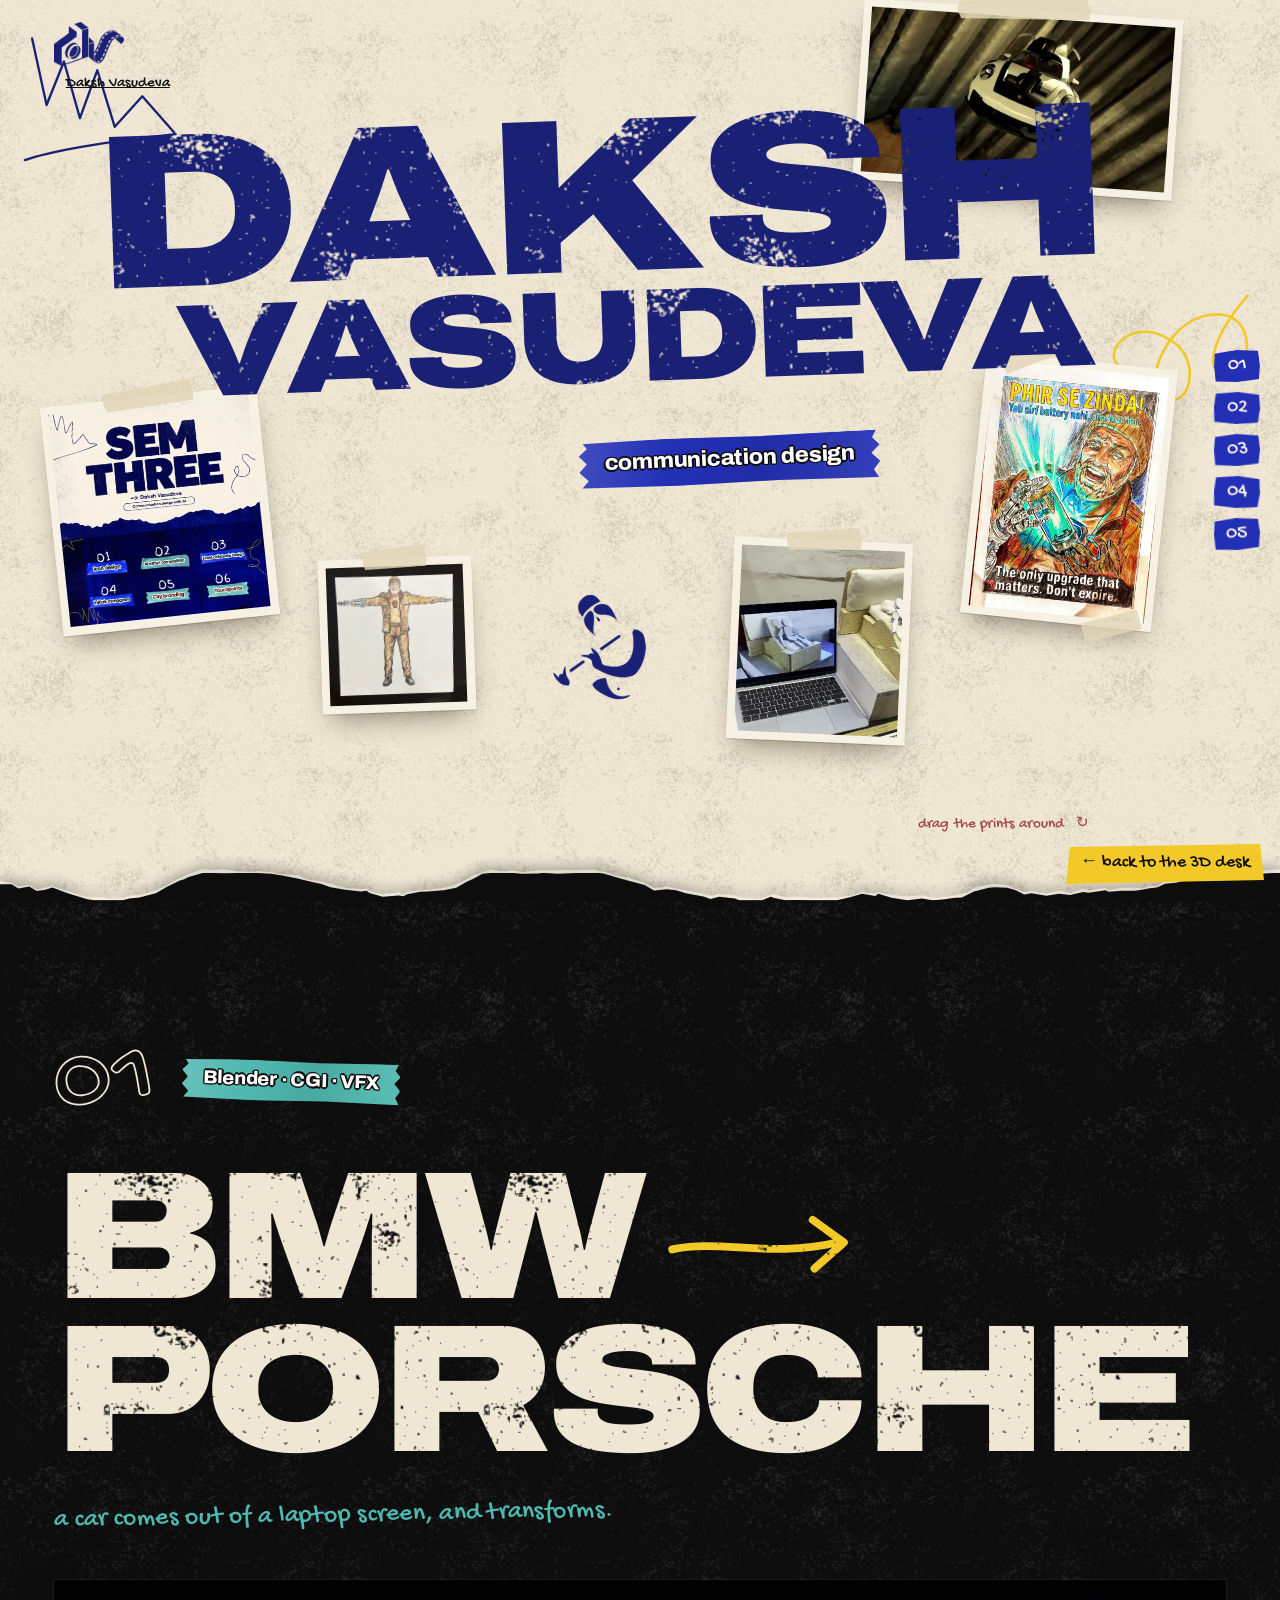
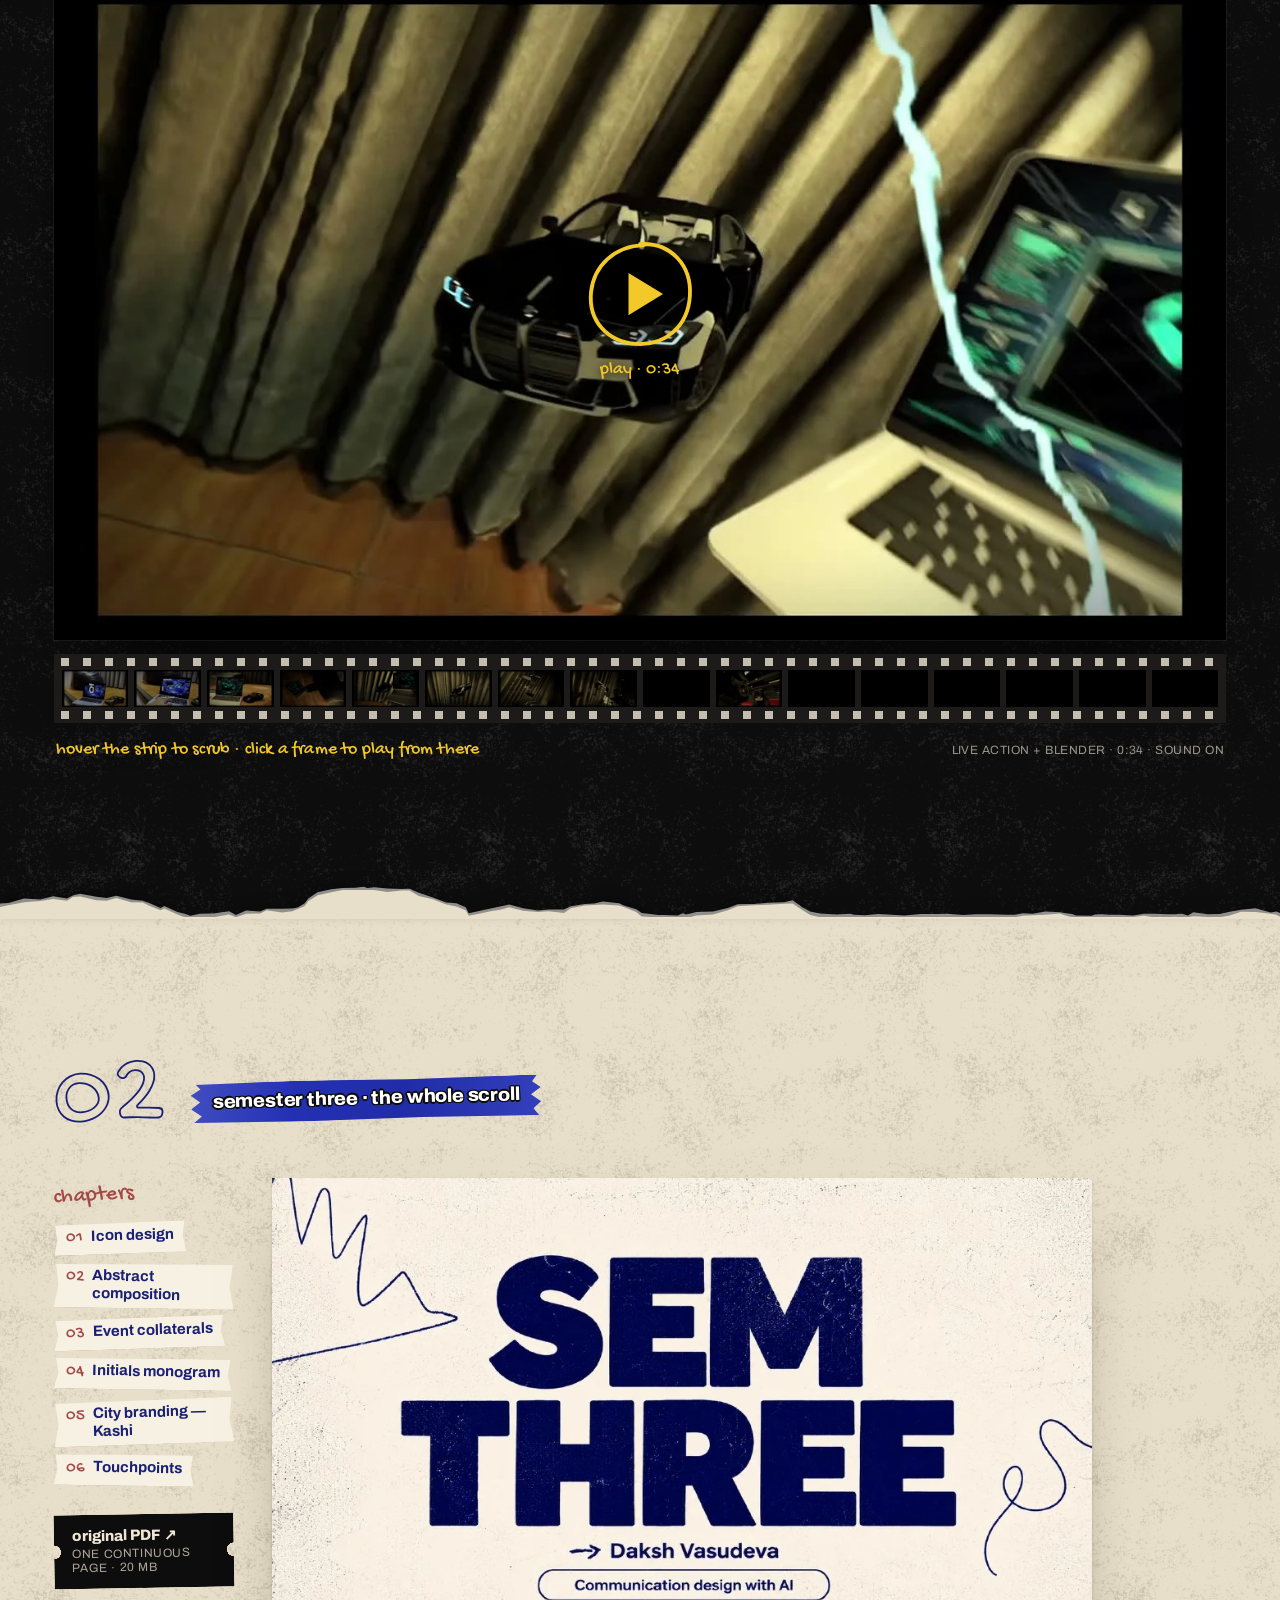
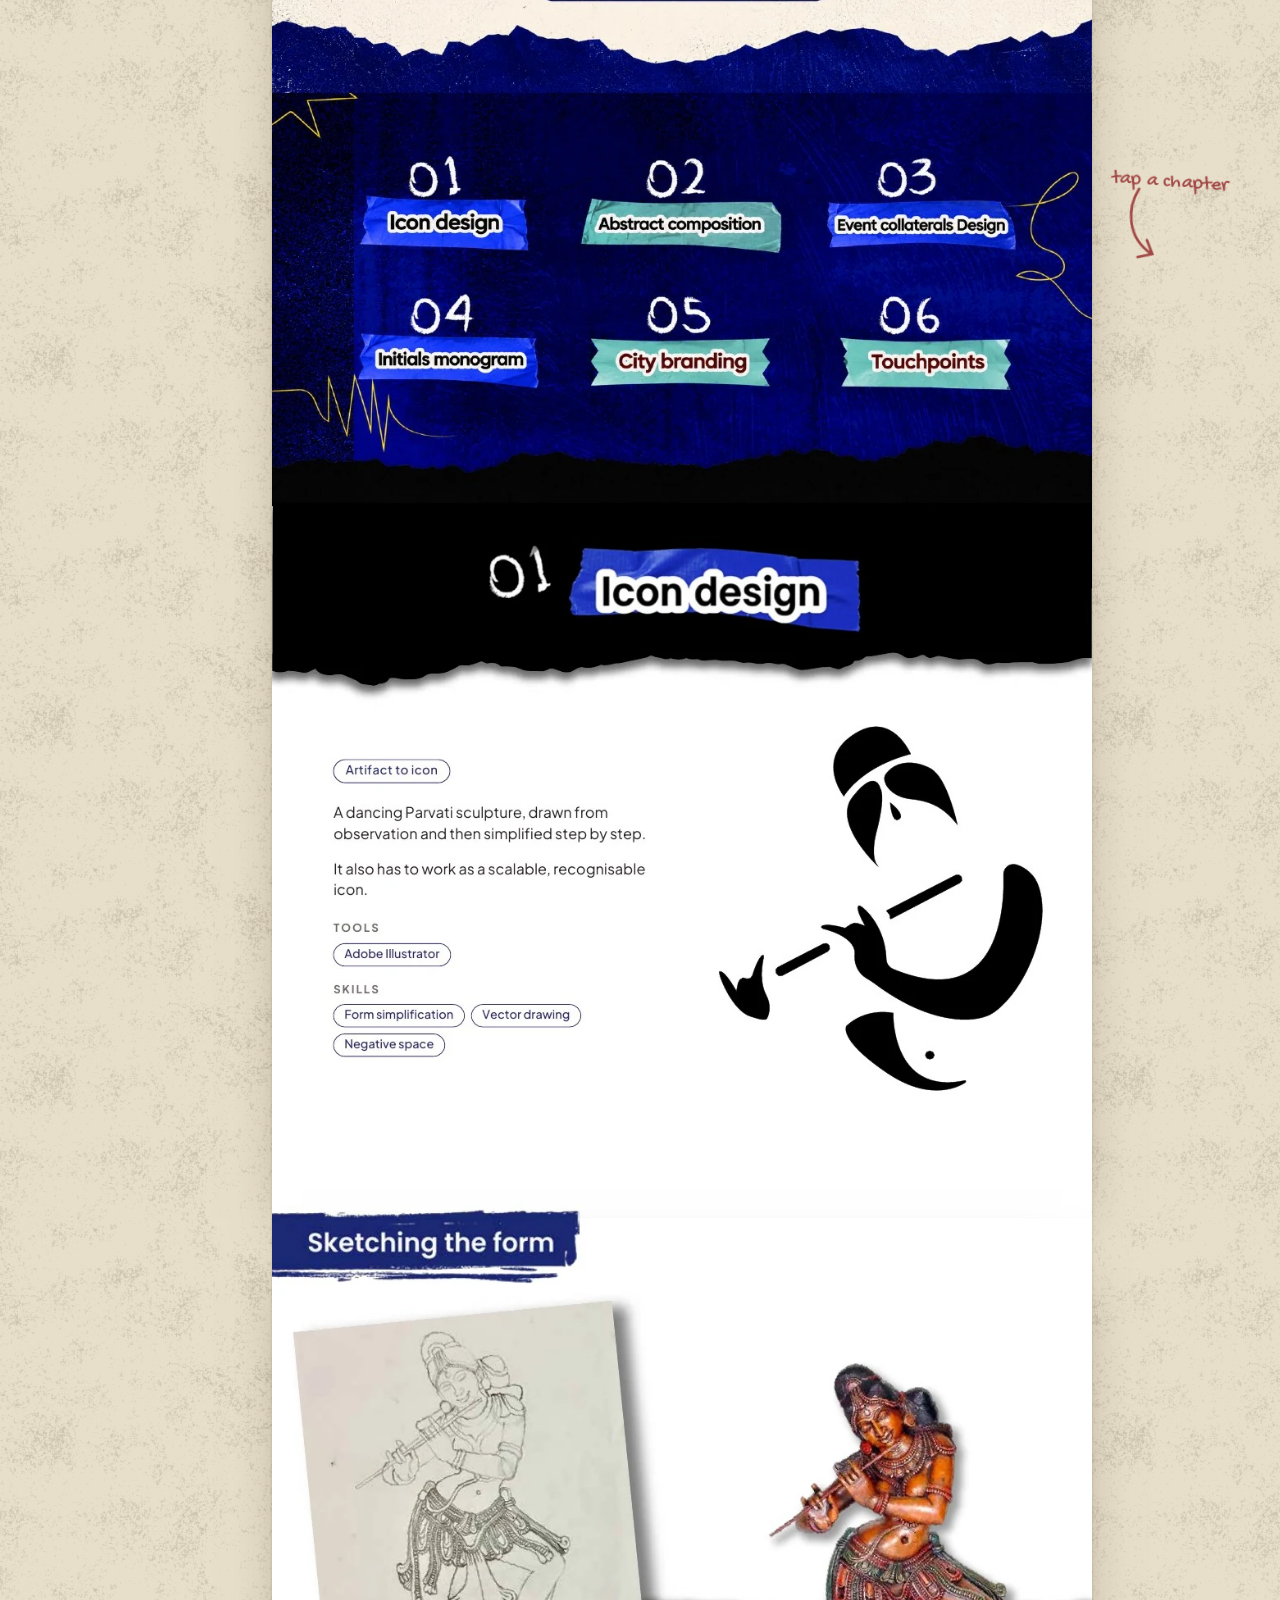
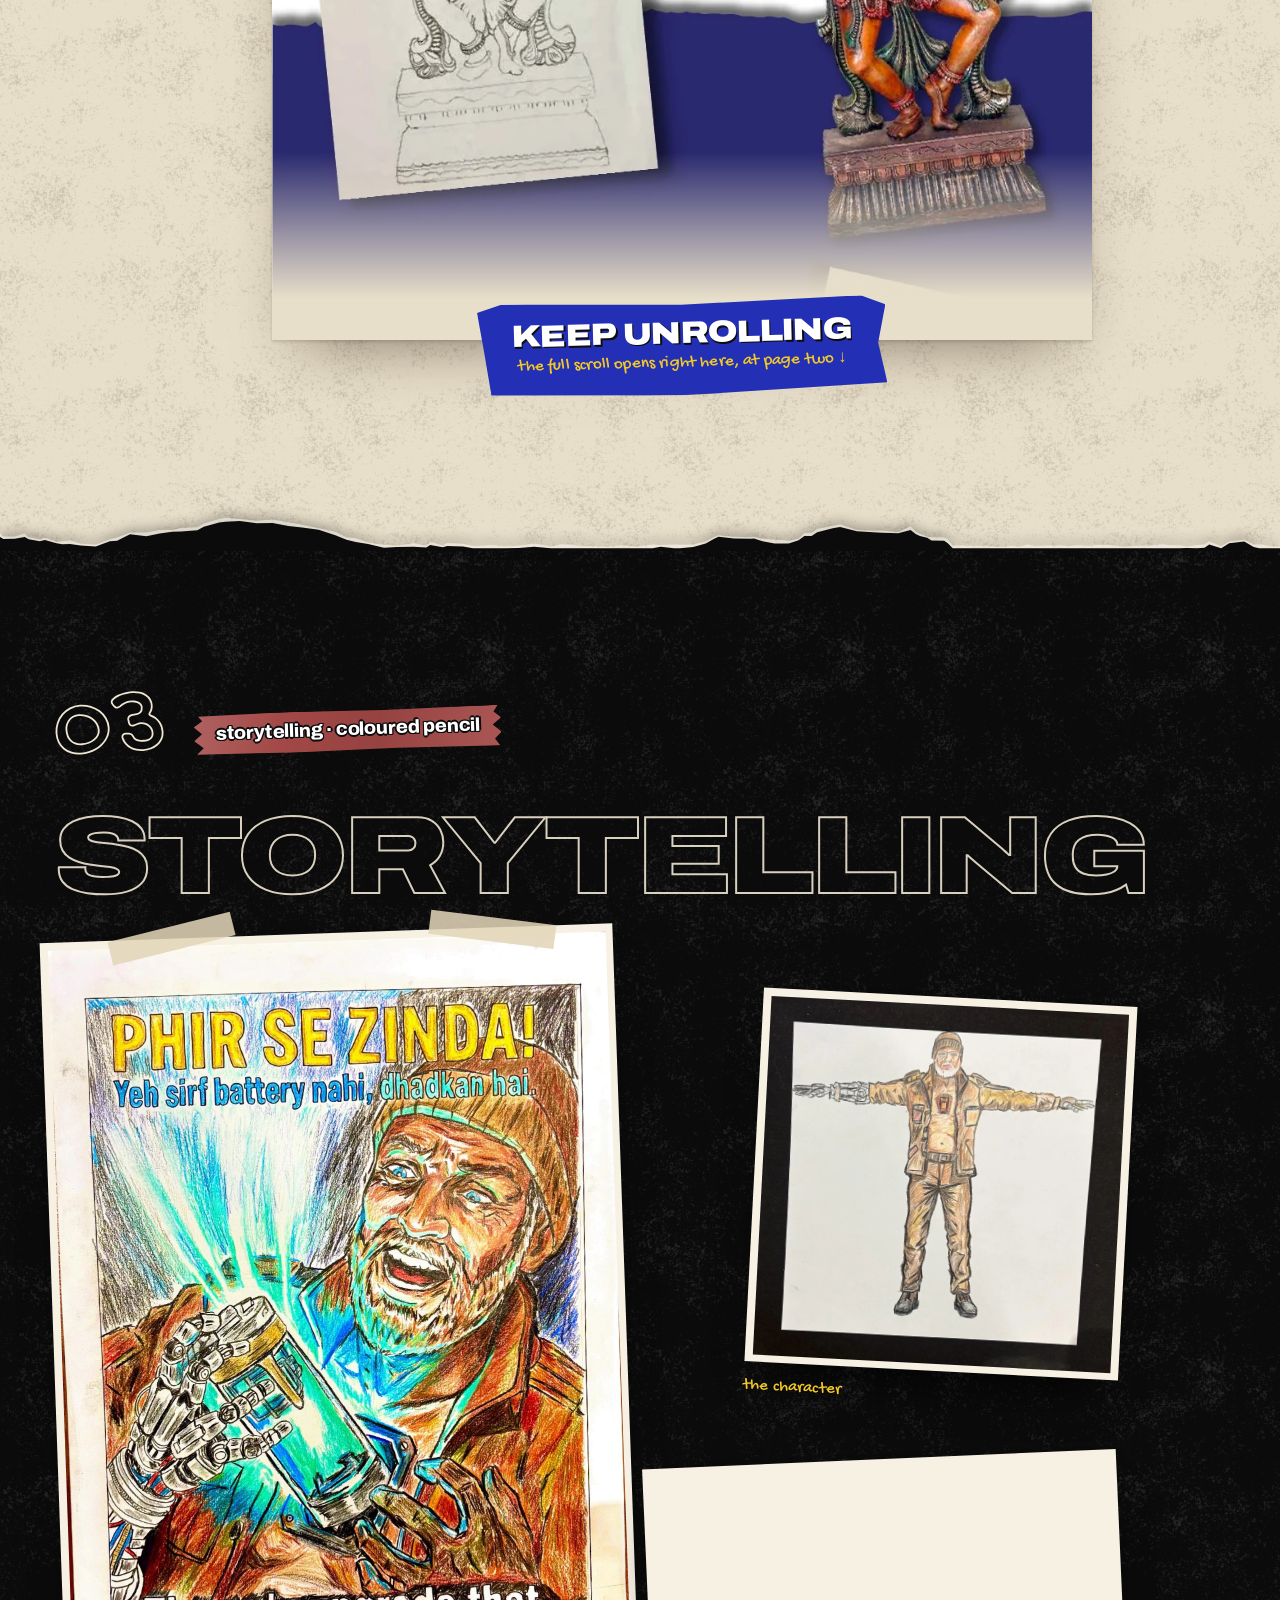
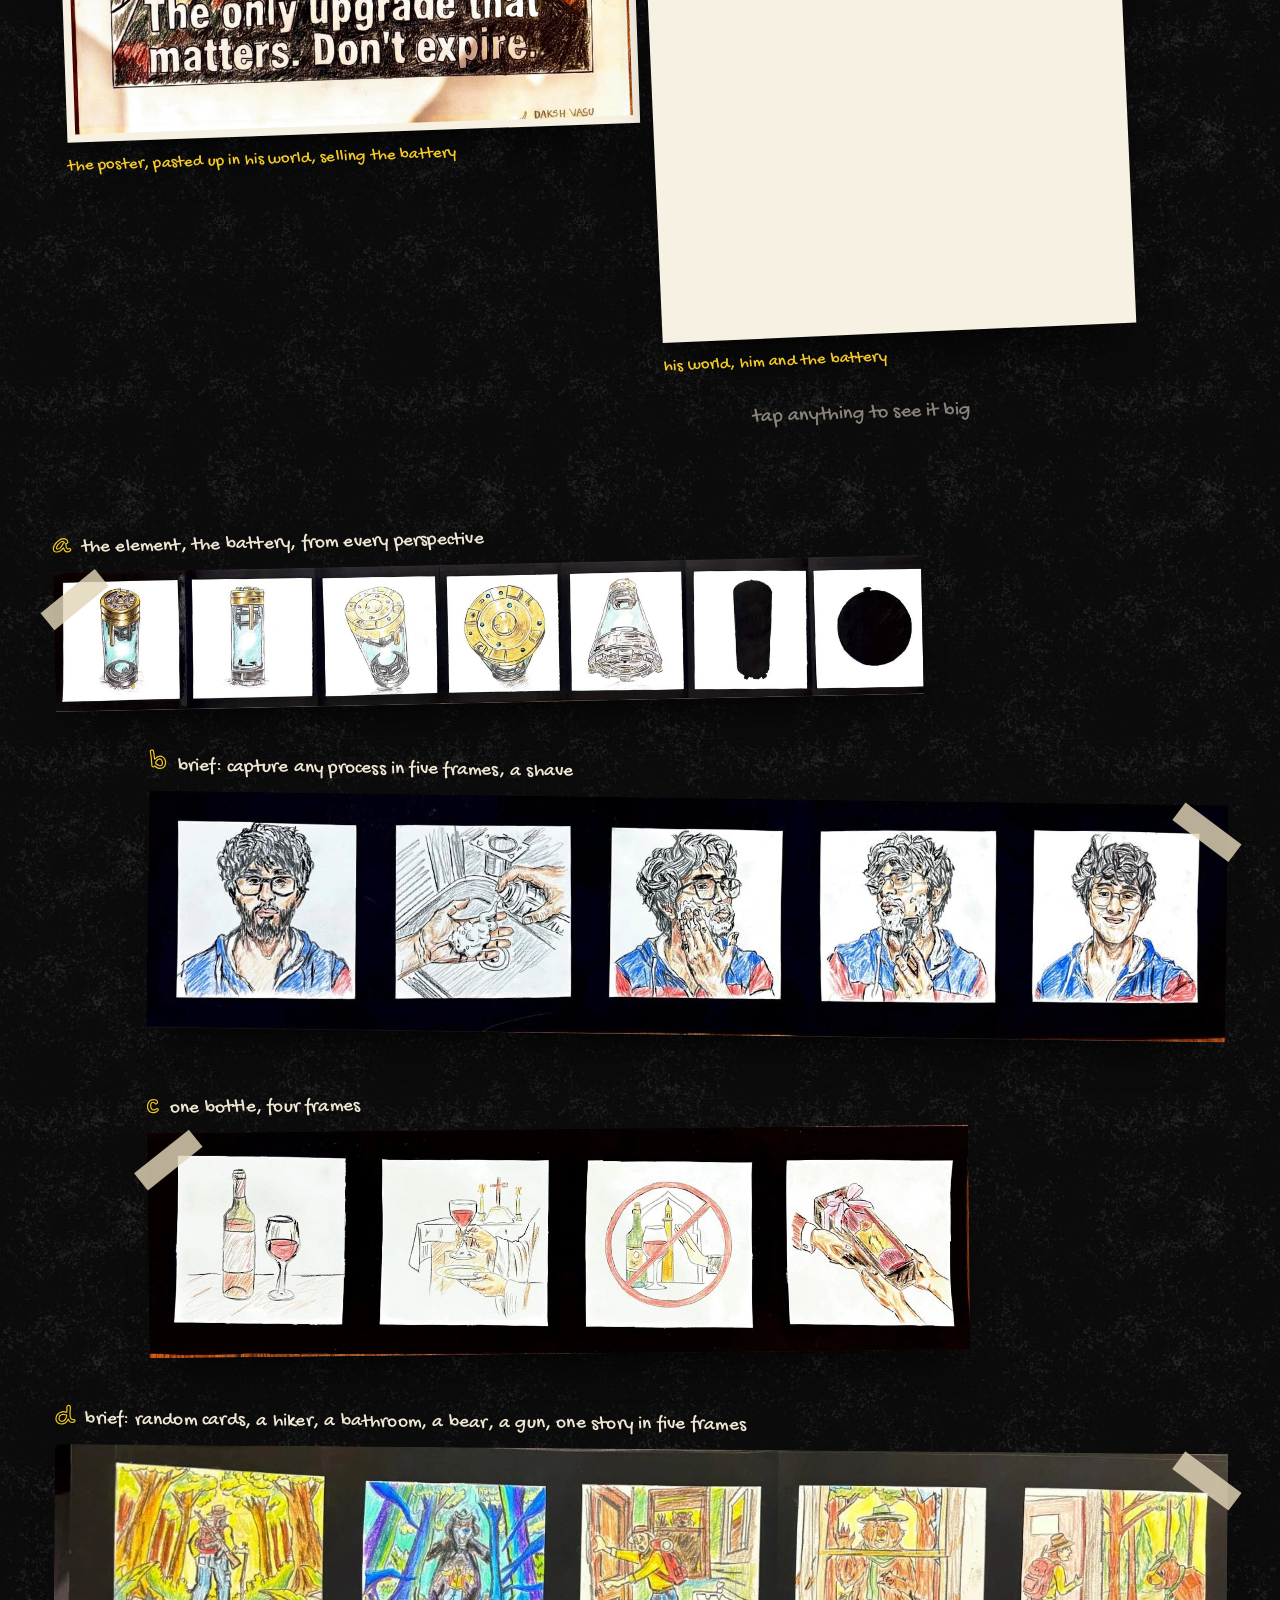
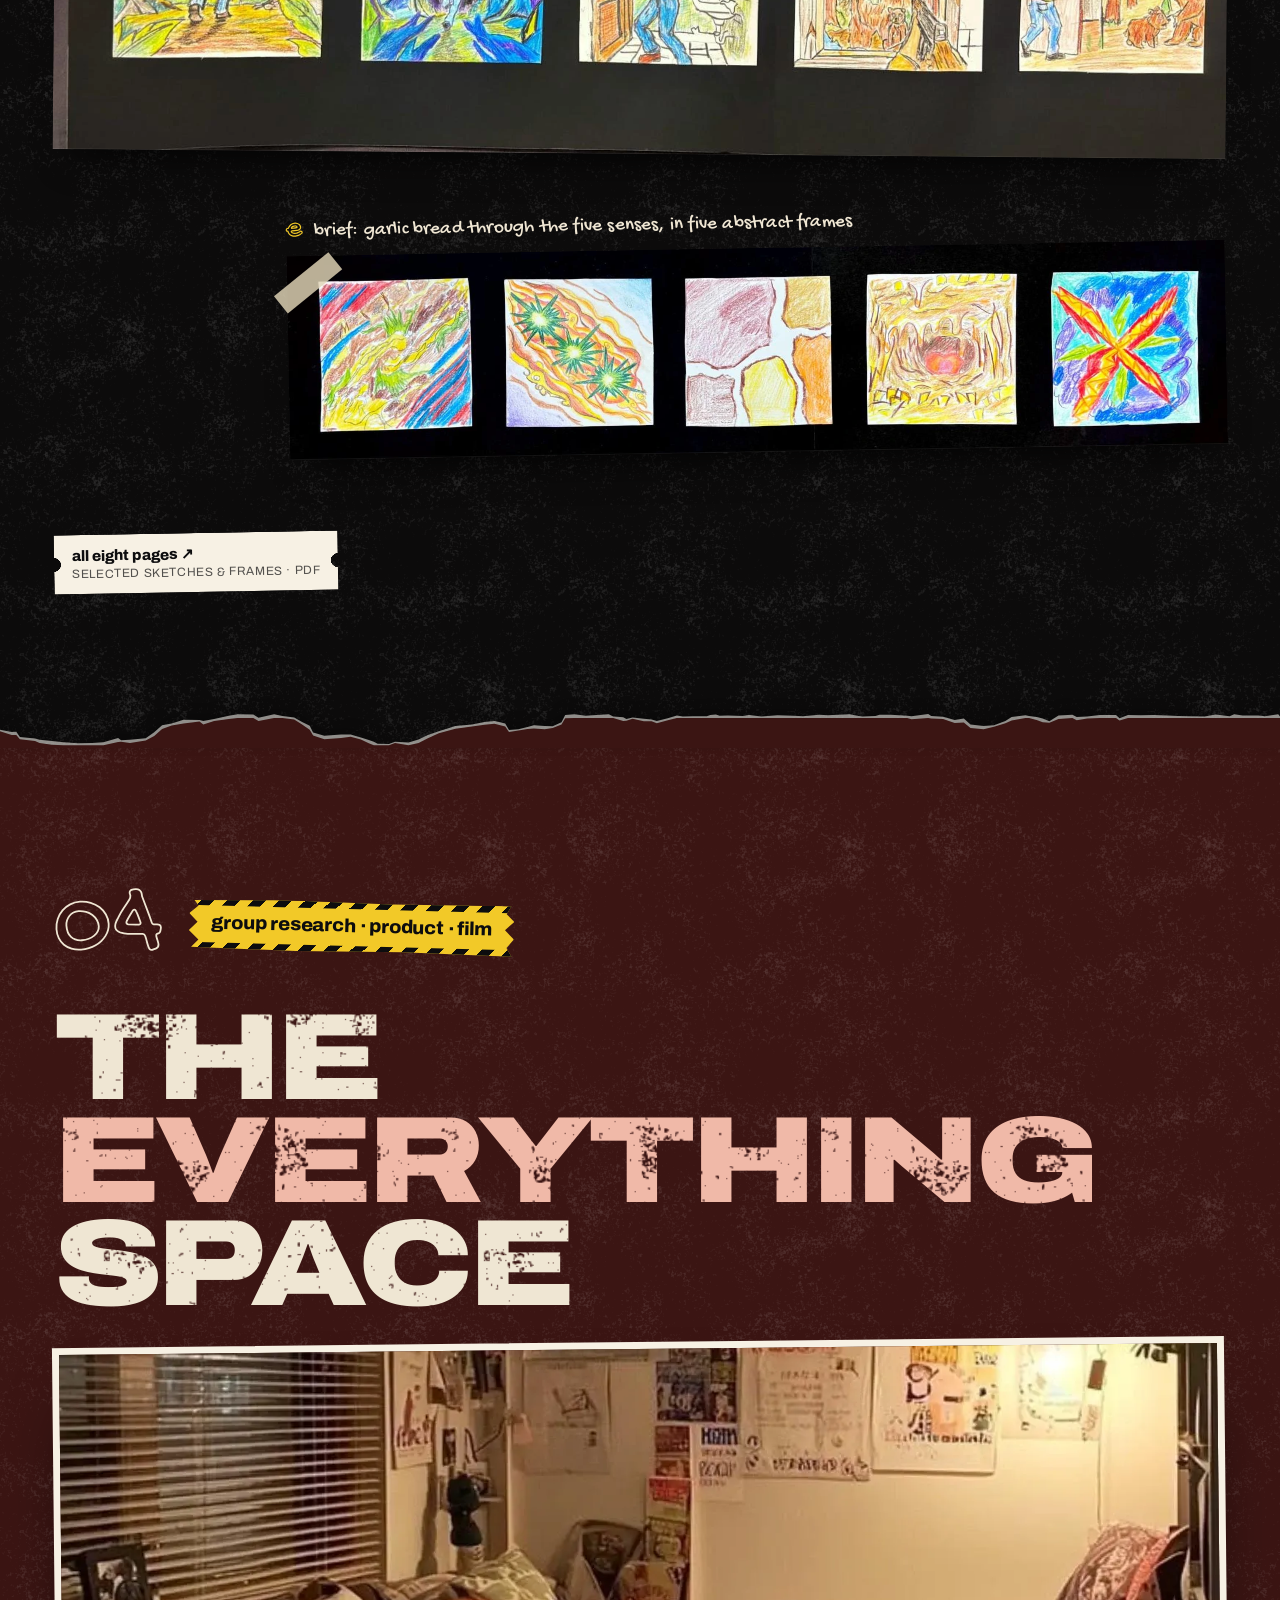
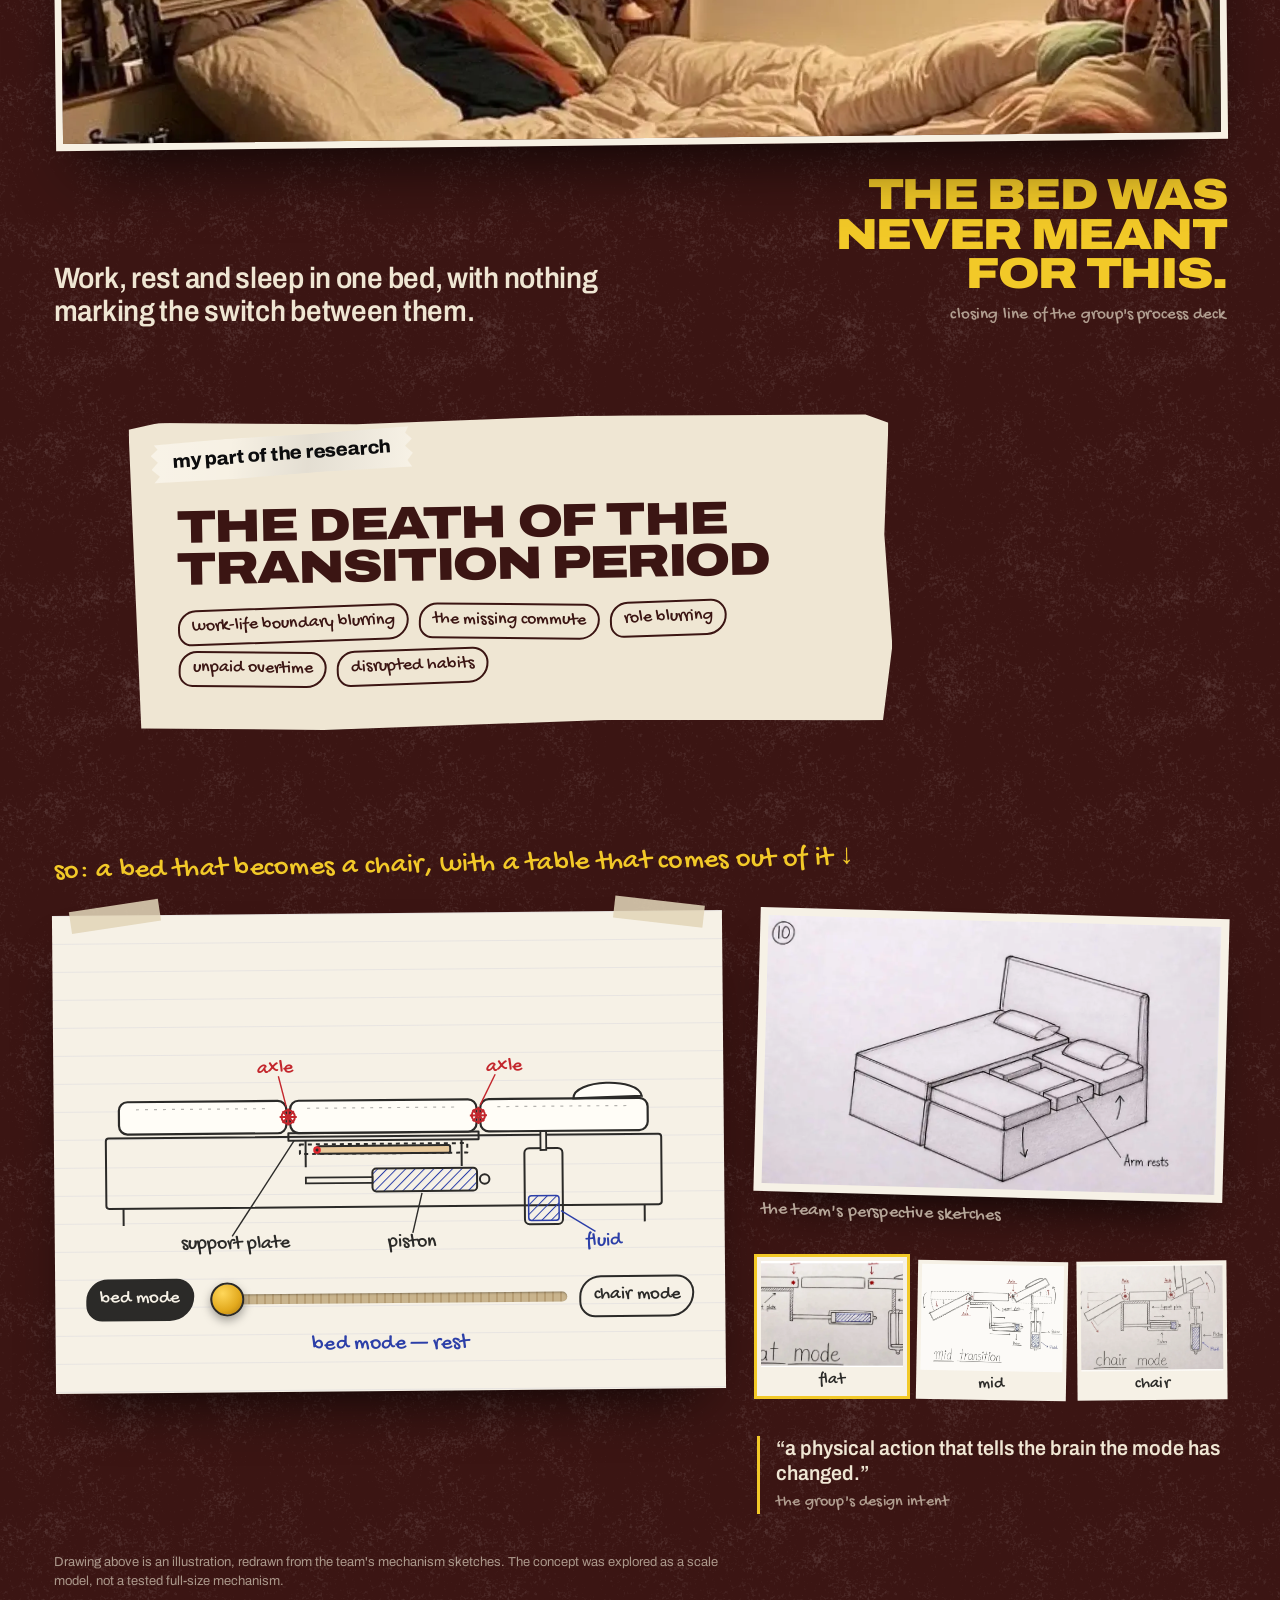
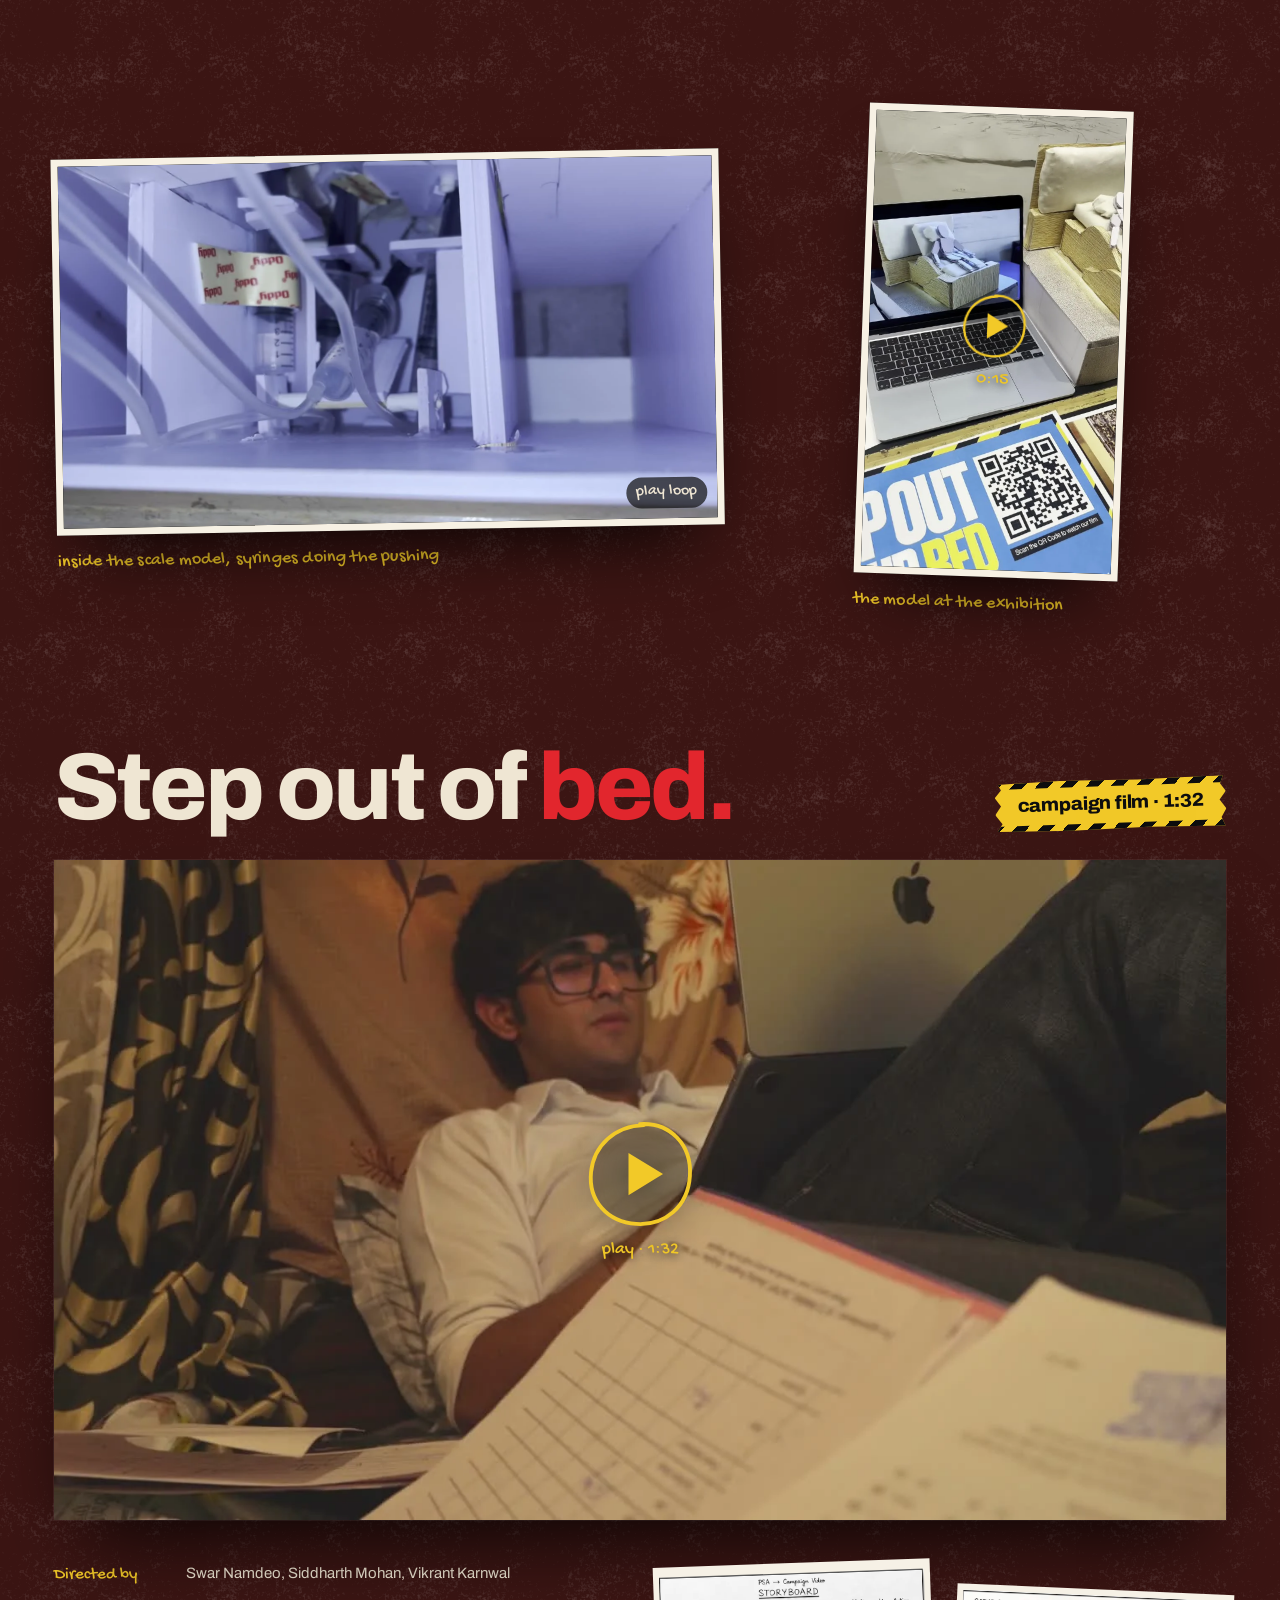
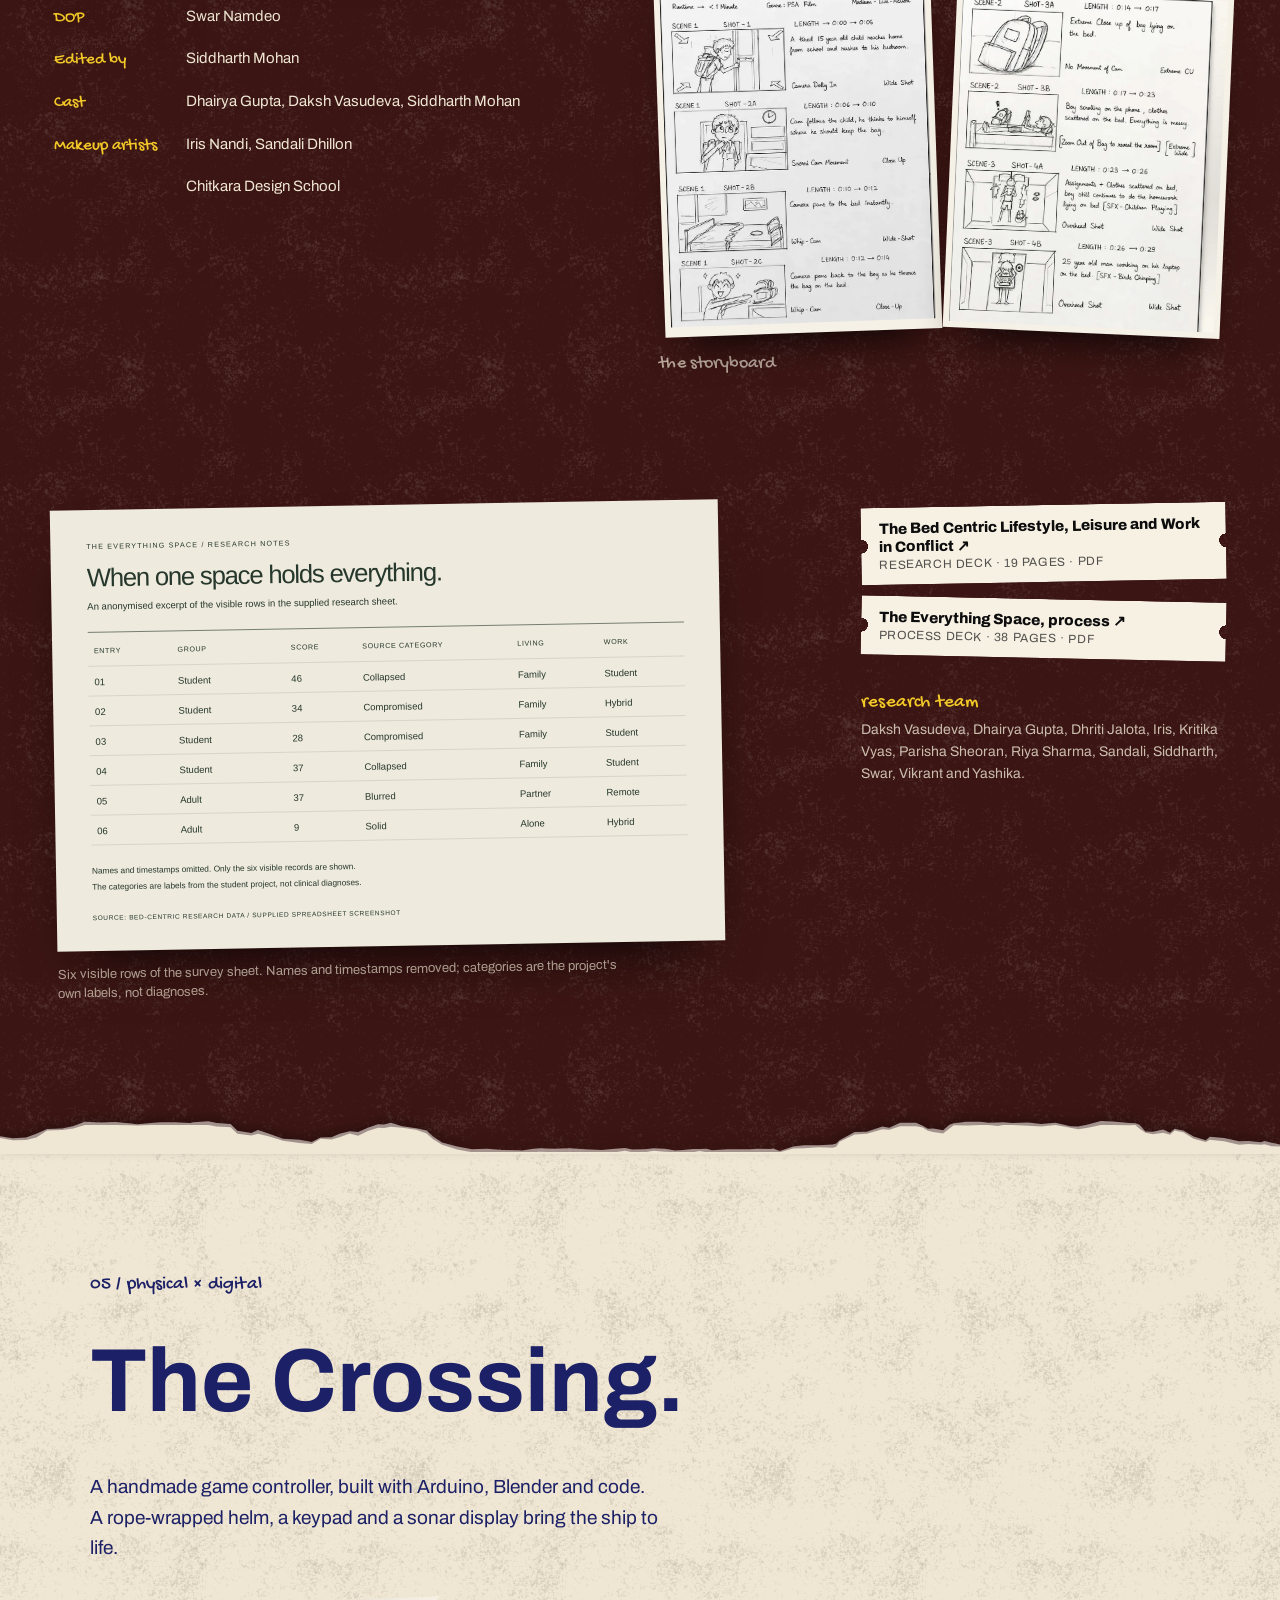
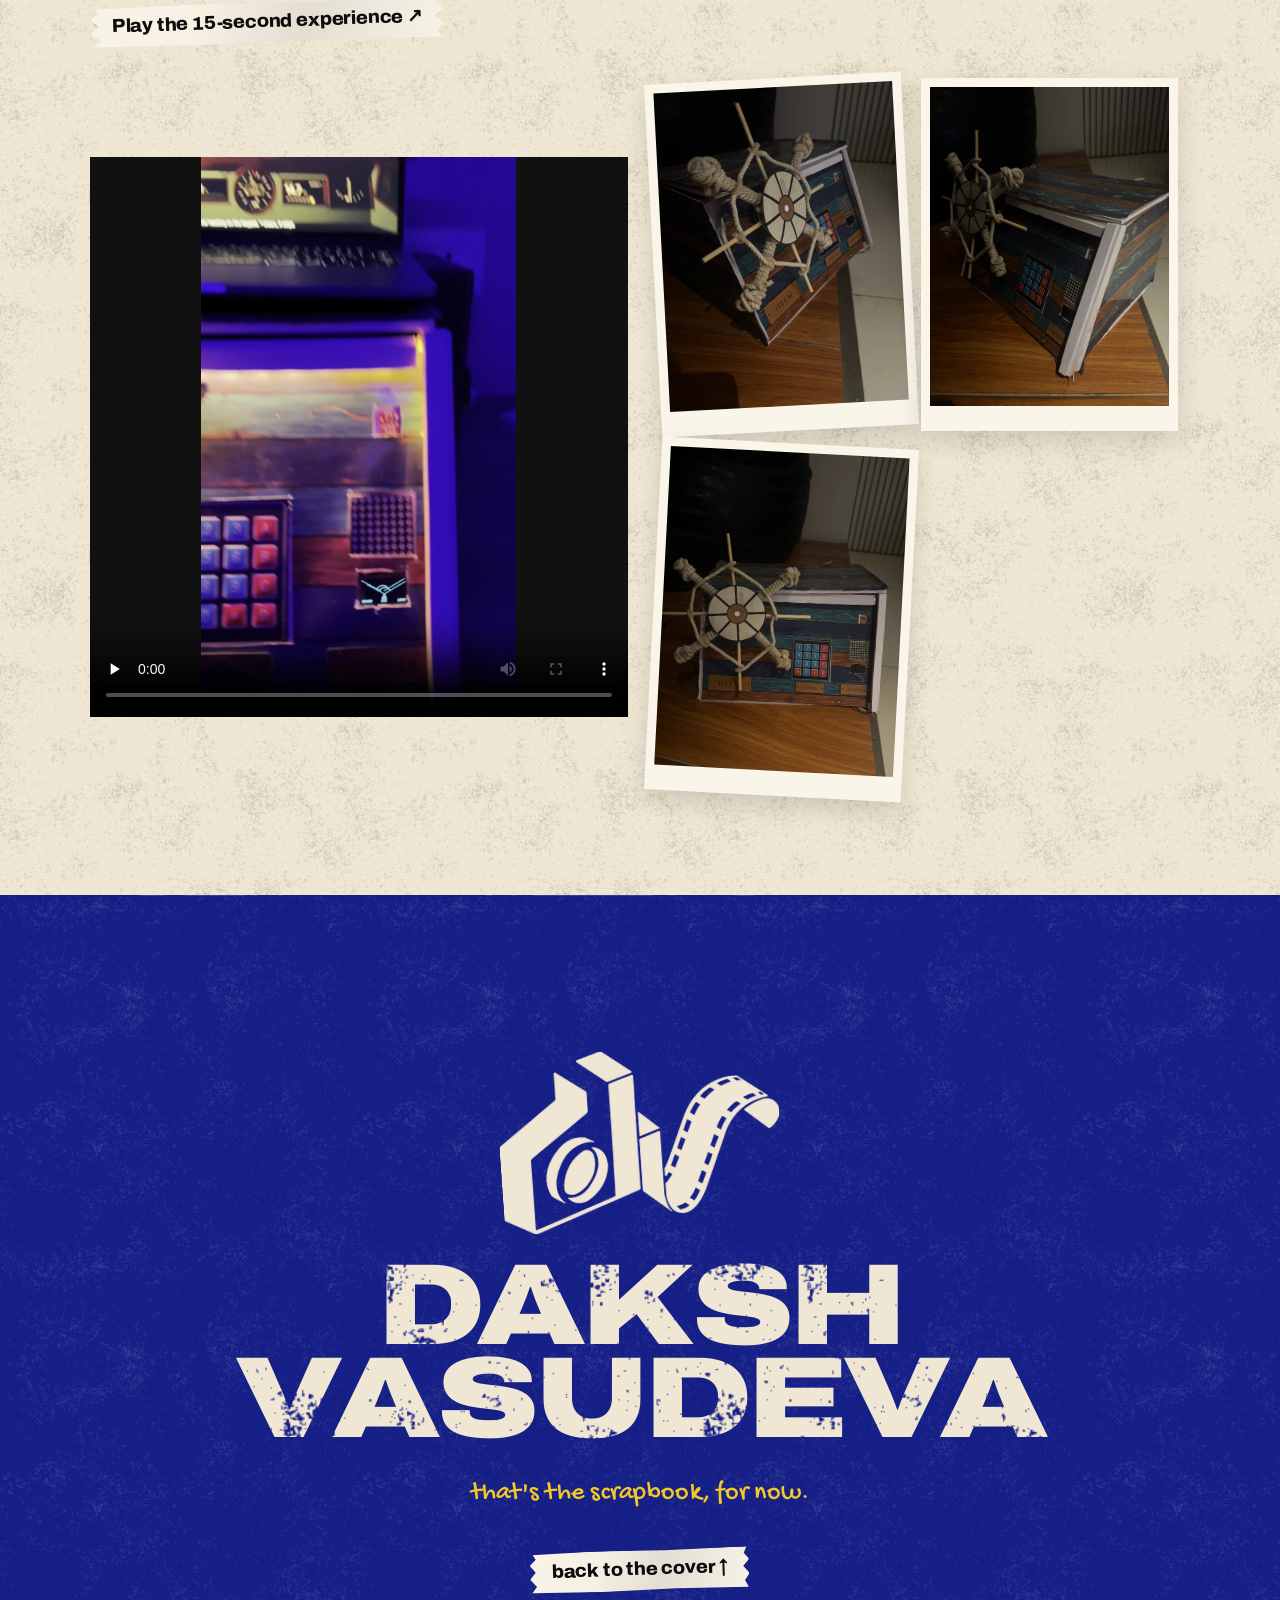
==== commit d6b71fee: "Version asset links so updates load fresh Co-Authored-By: Claude Opus 5.5 <noreply@anthropic.com> Cl" ====
--- a/flat/index.html
+++ b/flat/index.html
@@ -13,7 +13,7 @@
 <link rel="icon" type="image/png" href="../img/favicon.png">
 <link rel="preload" href="fonts/archivo-var.woff2" as="font" type="font/woff2" crossorigin>
 <link rel="preload" href="fonts/gochi-hand.woff2" as="font" type="font/woff2" crossorigin>
-<link rel="stylesheet" href="css/site.css">
+<link rel="stylesheet" href="css/site.css?v=8716f093">
 <link rel="canonical" href="https://daksh407.github.io/flat/">
 <meta property="og:url" content="https://daksh407.github.io/">
 <meta name="twitter:card" content="summary_large_image">
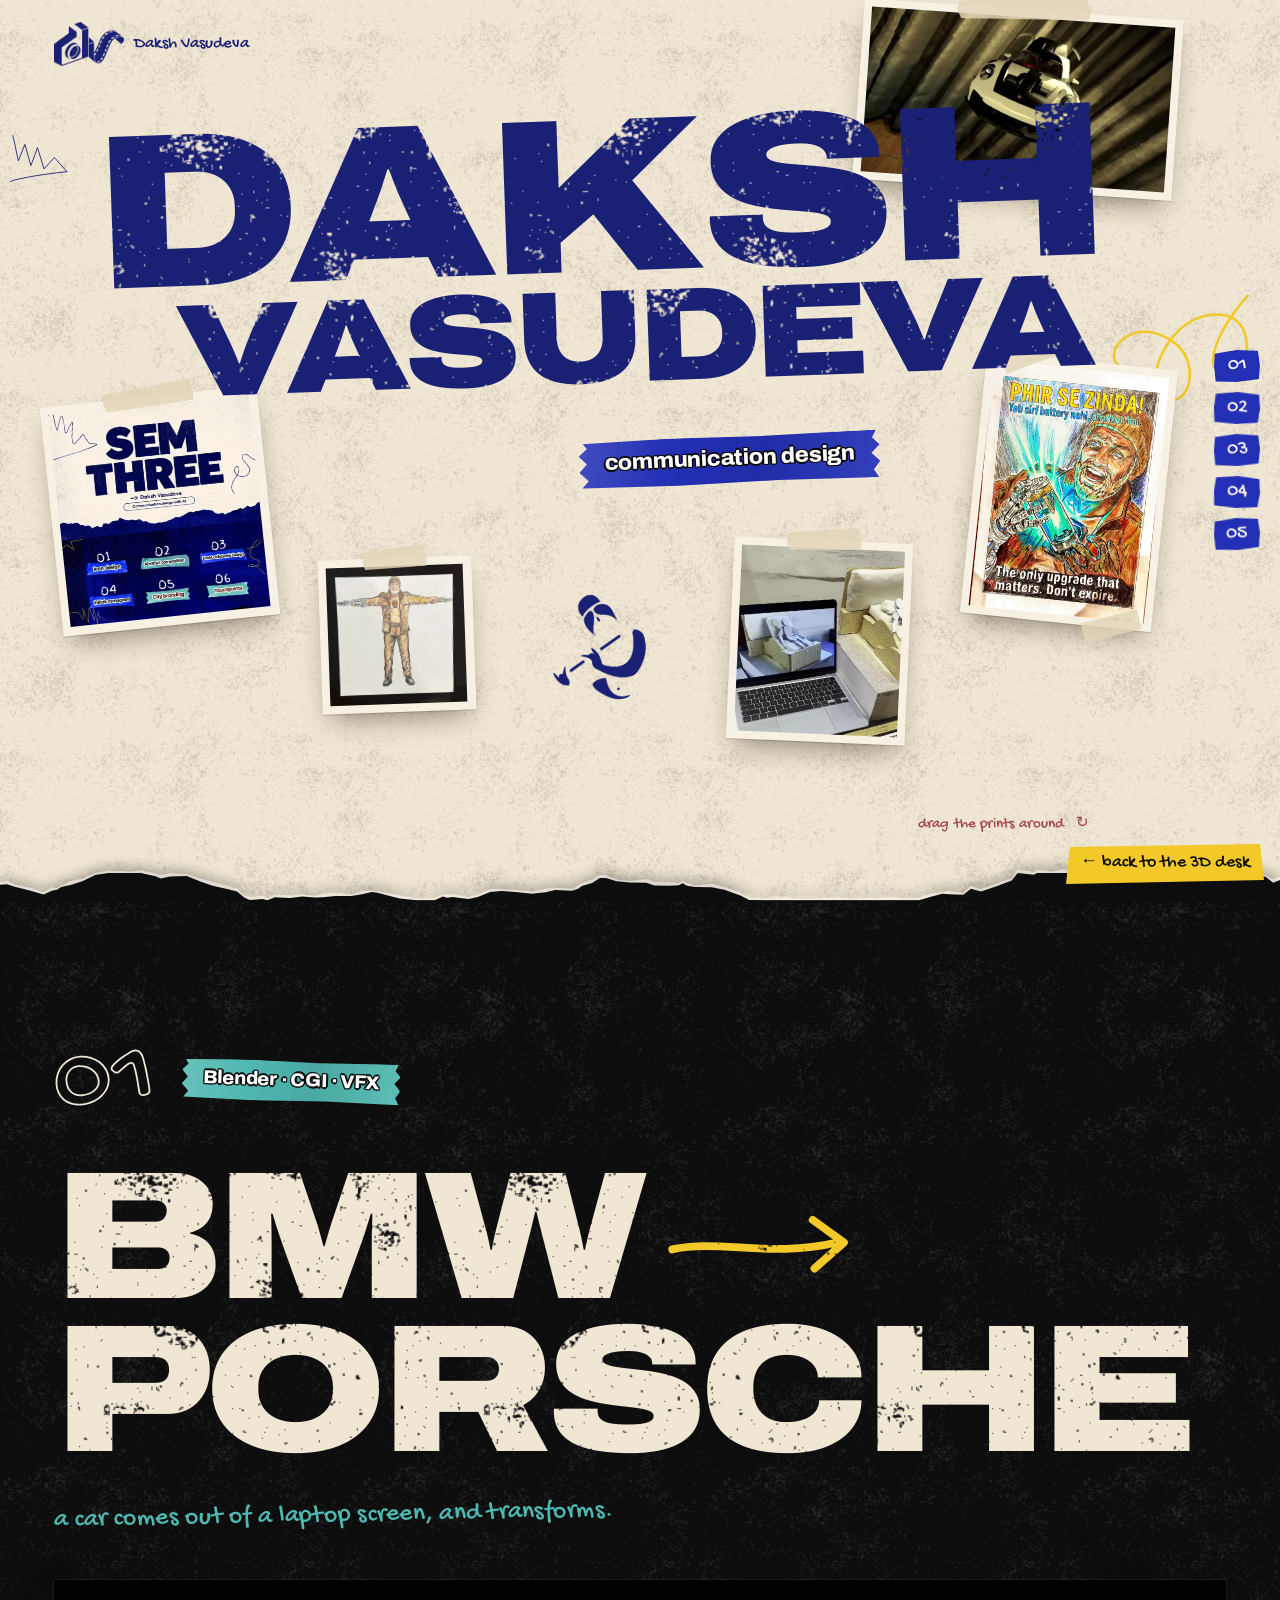
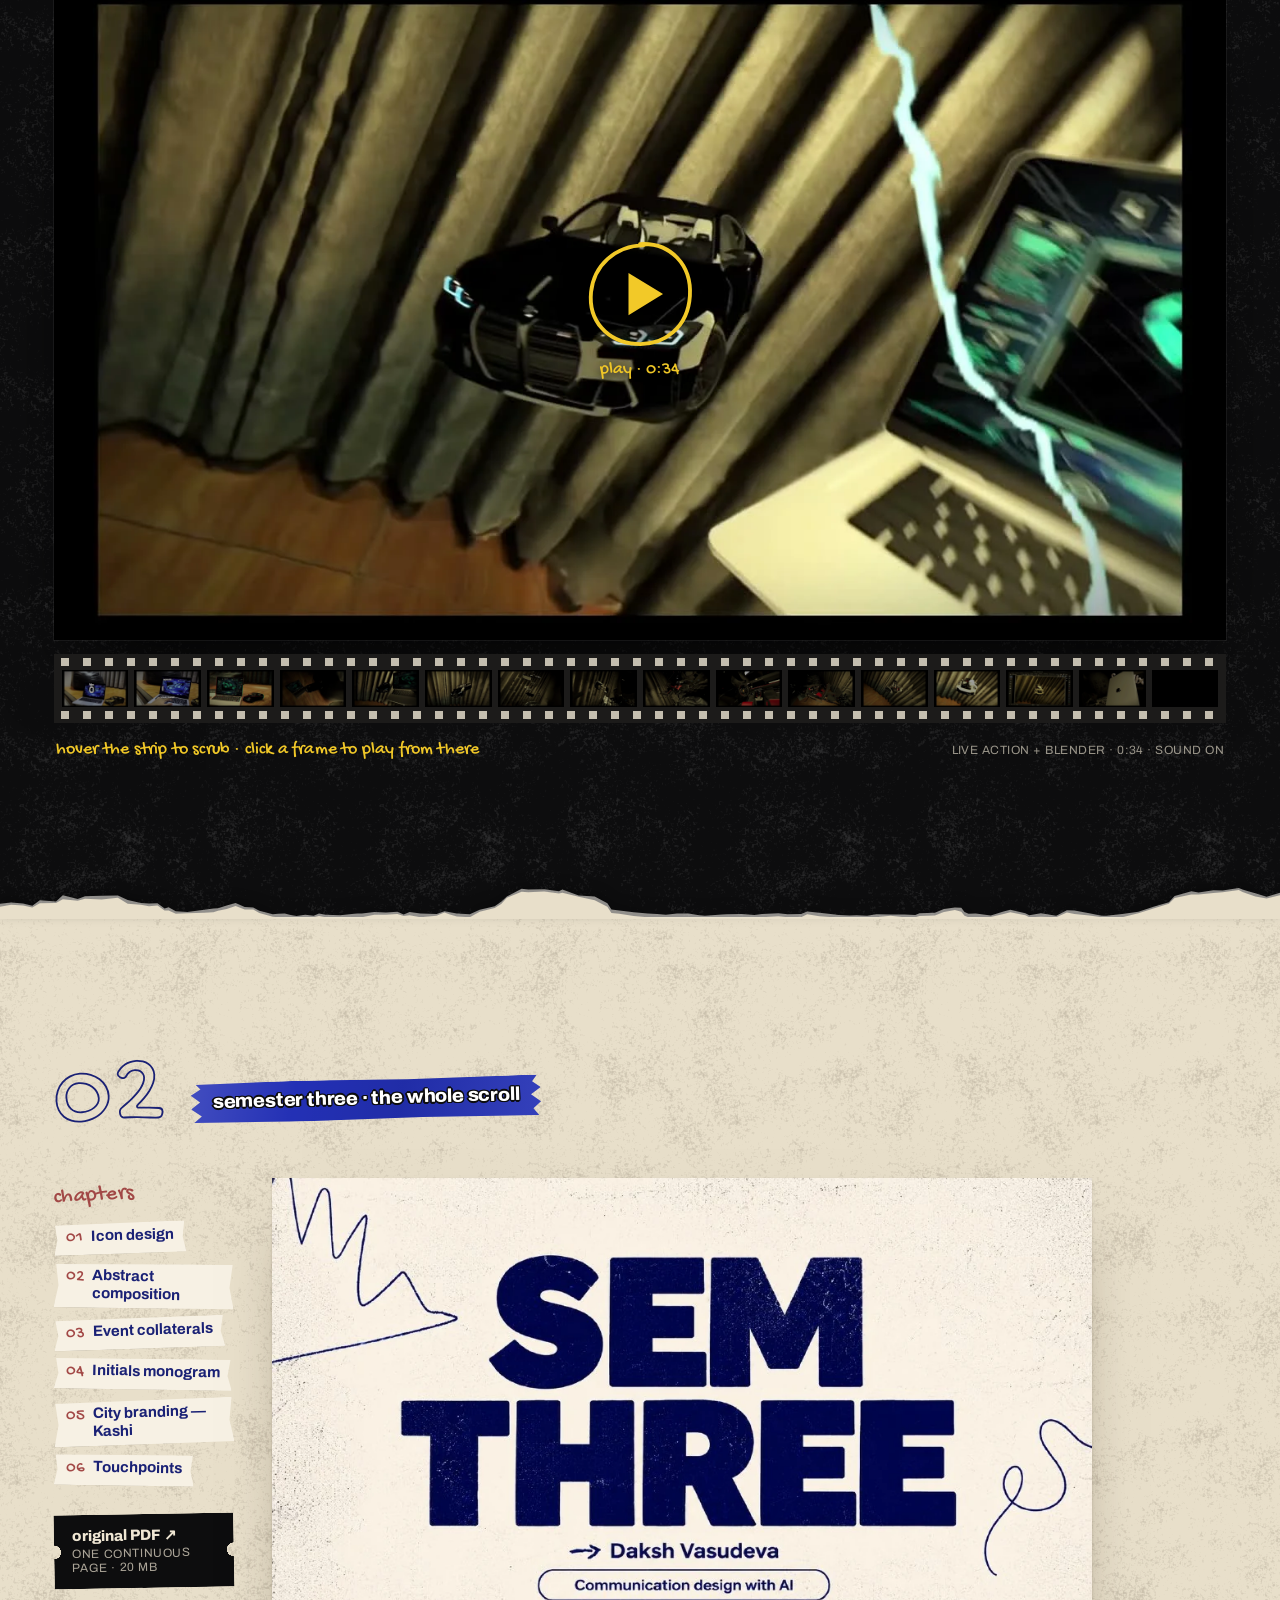
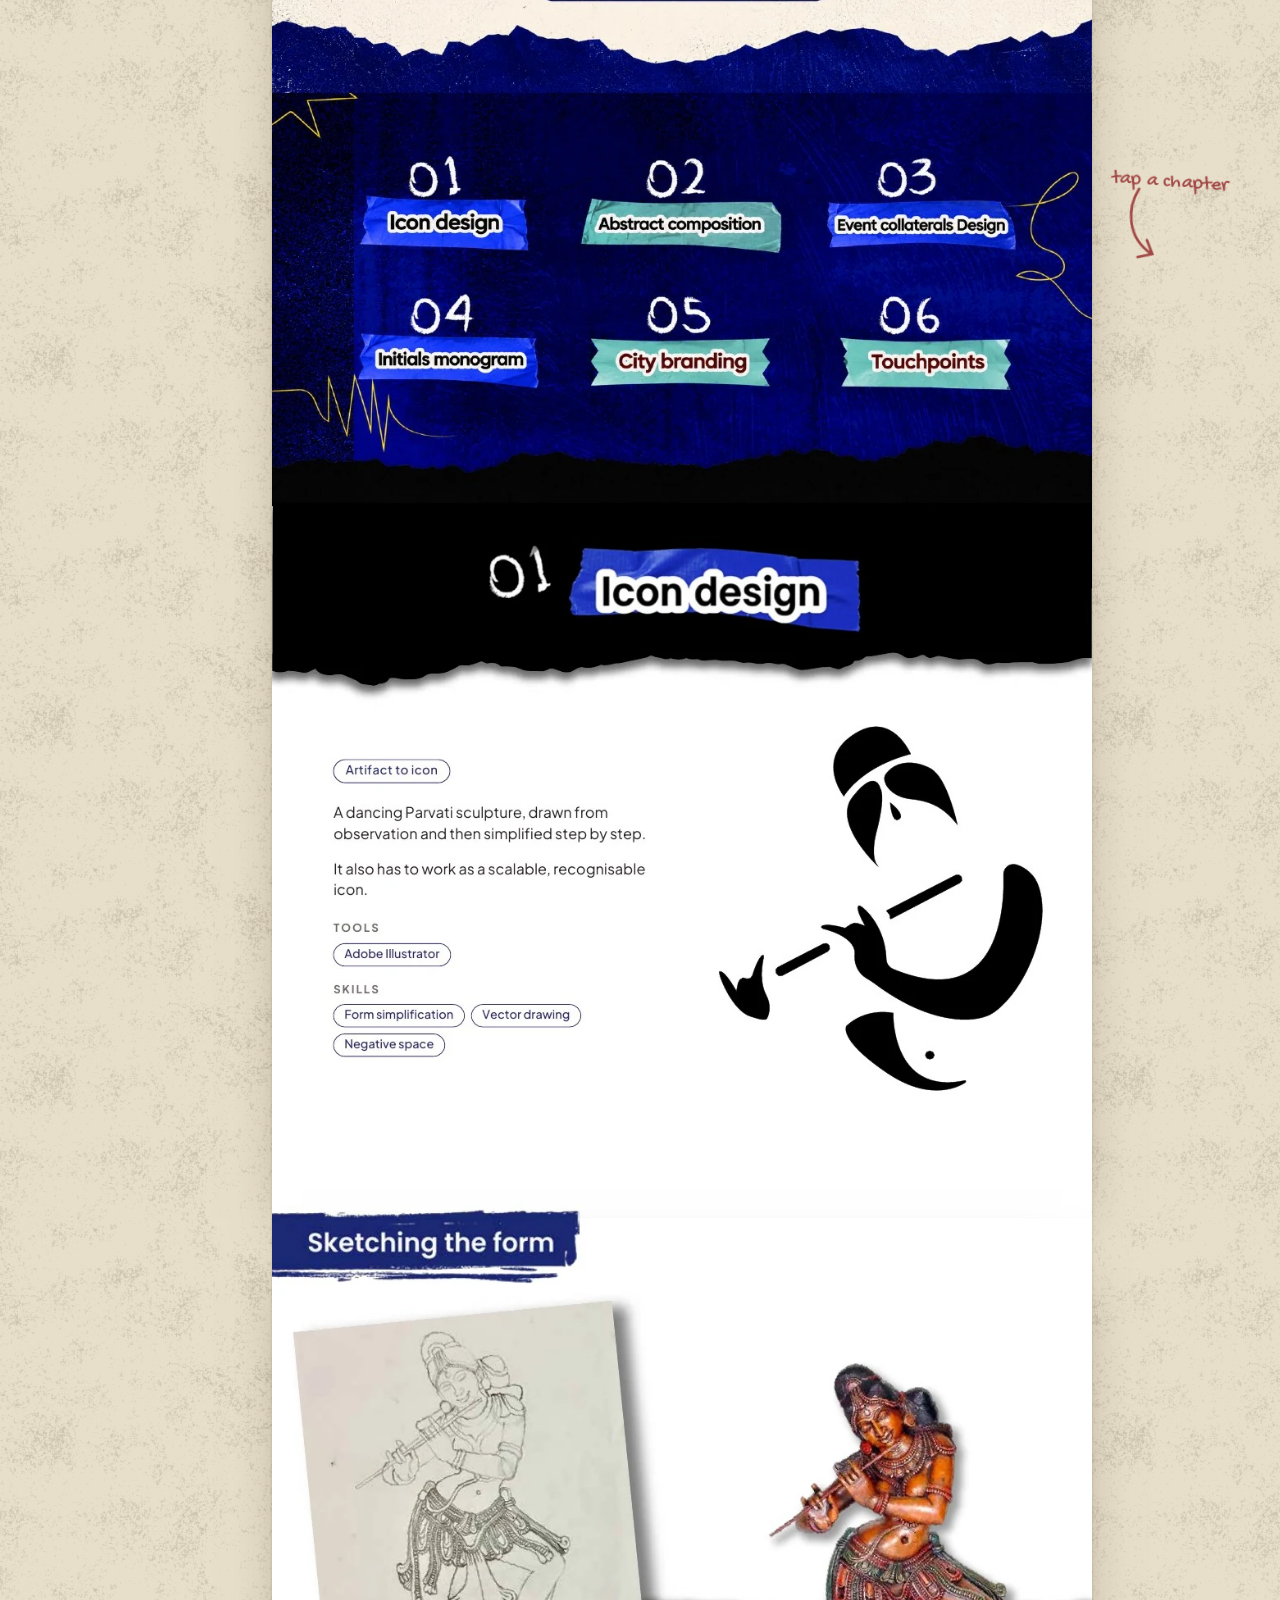
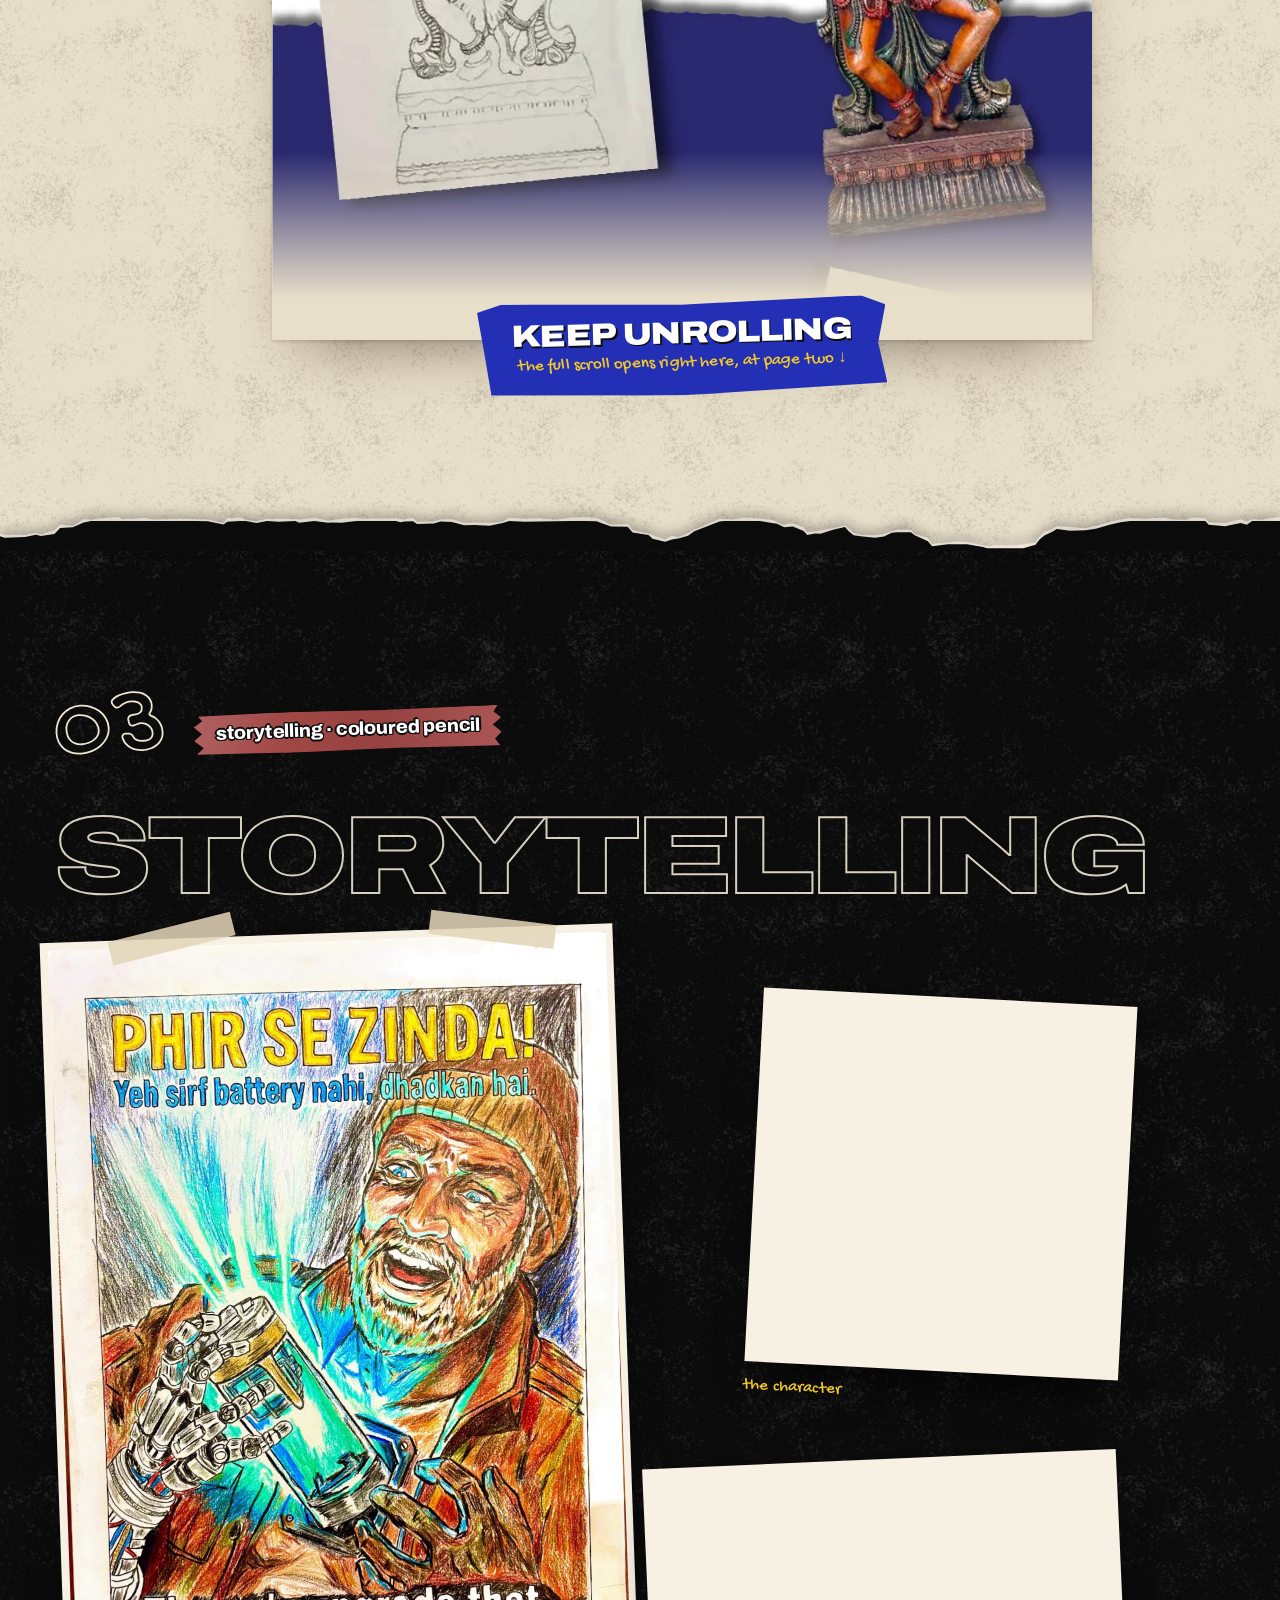
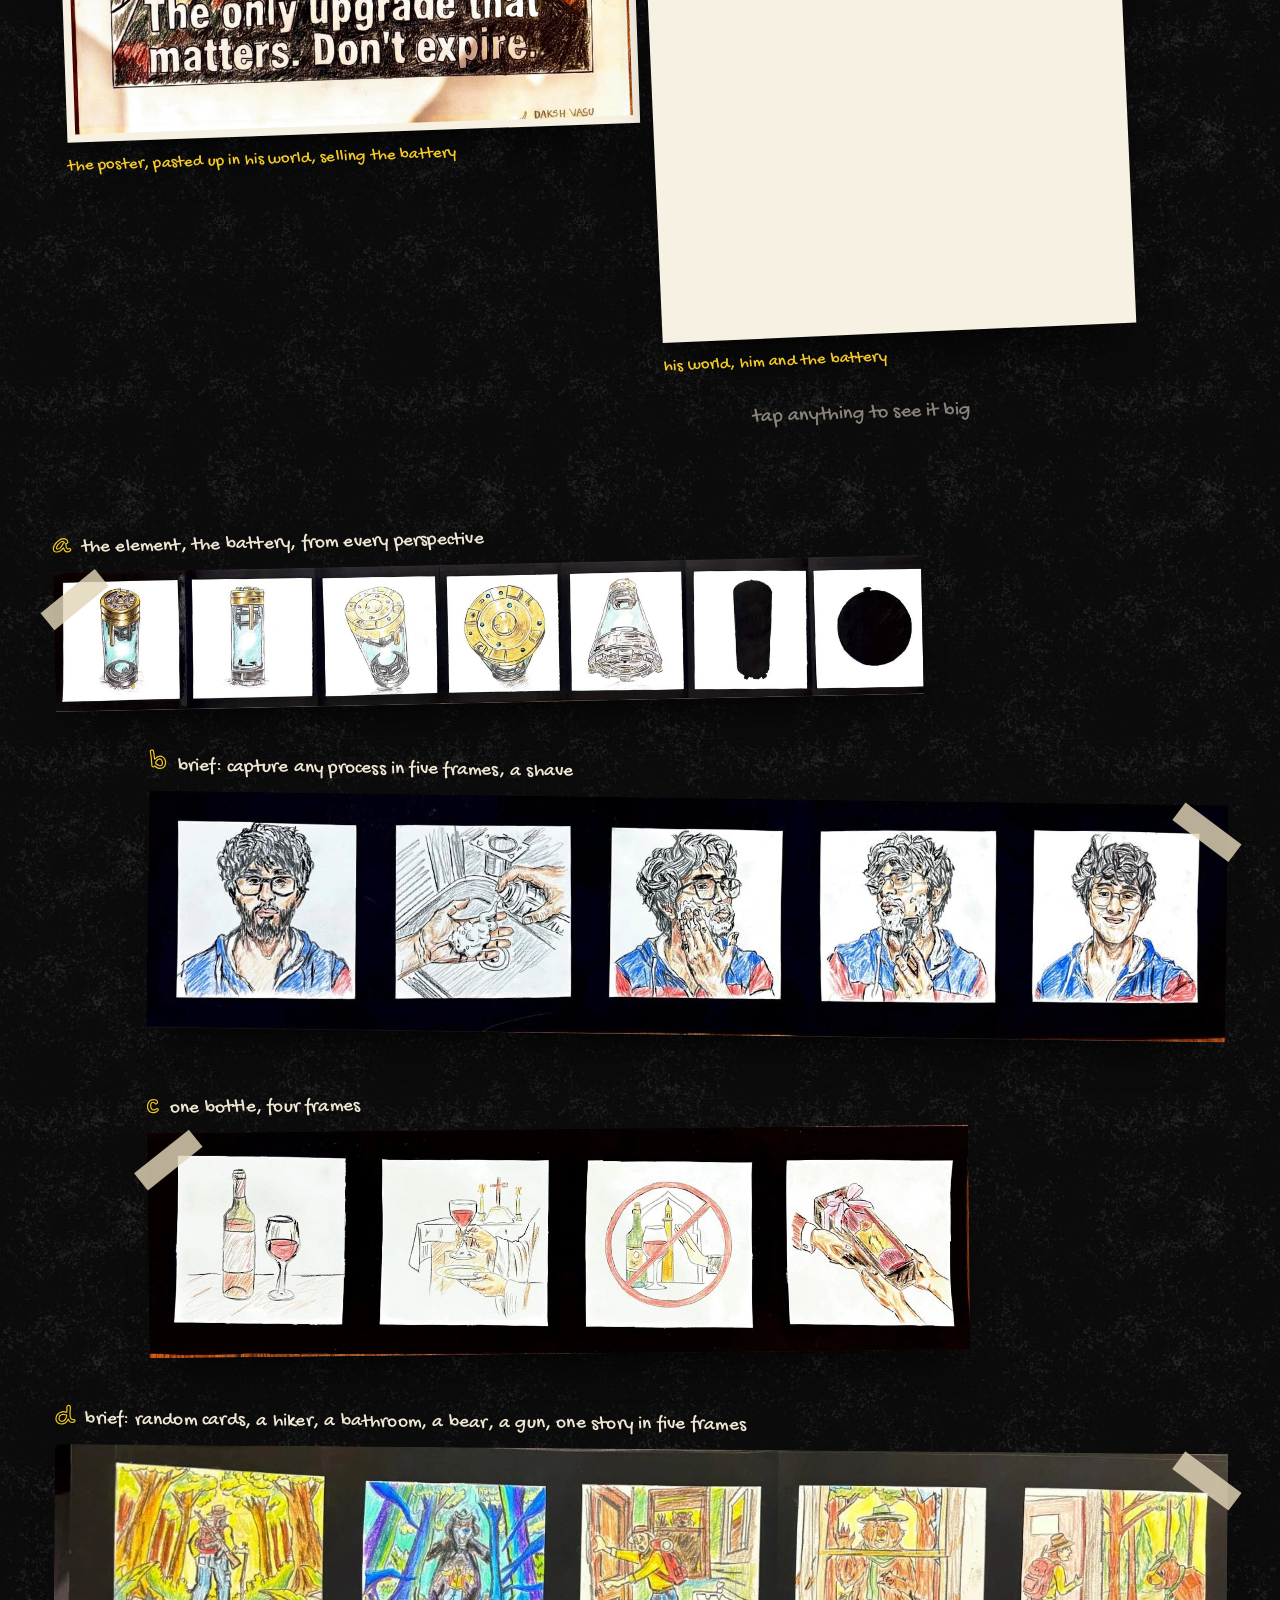
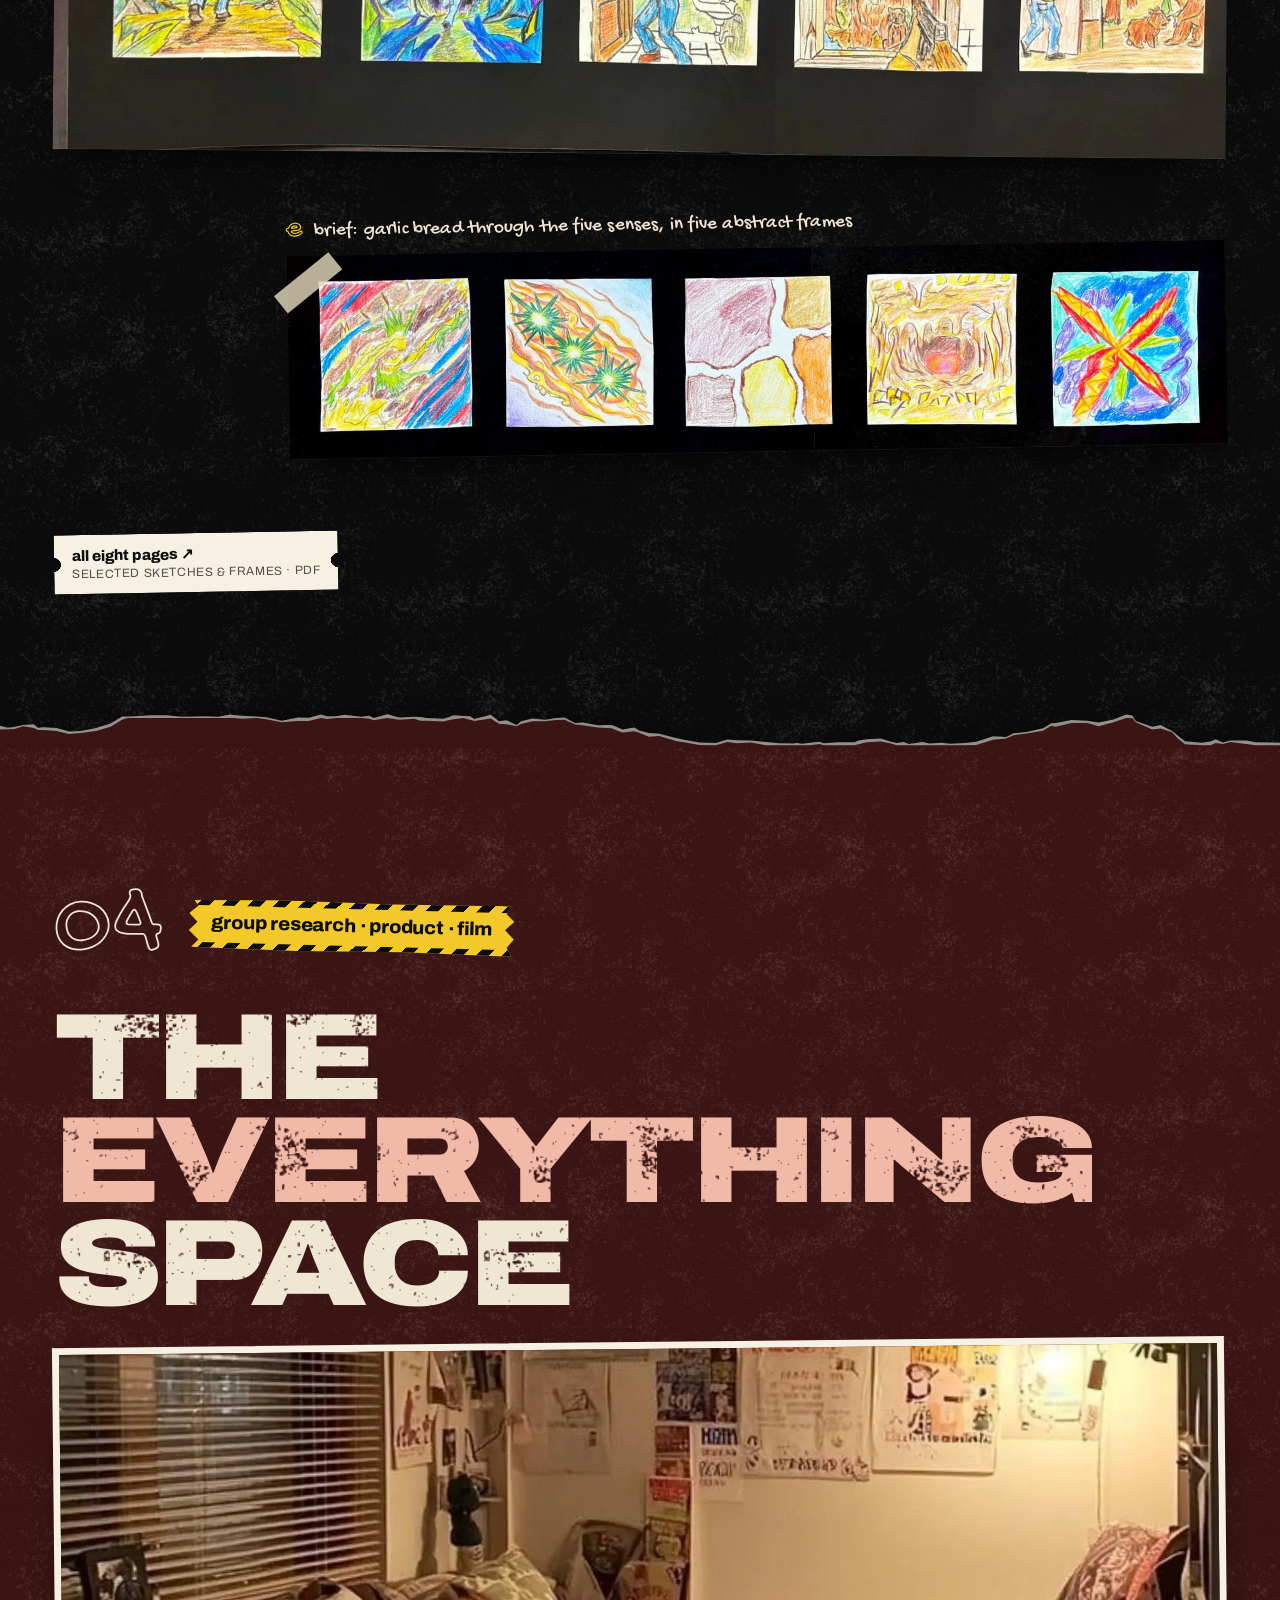
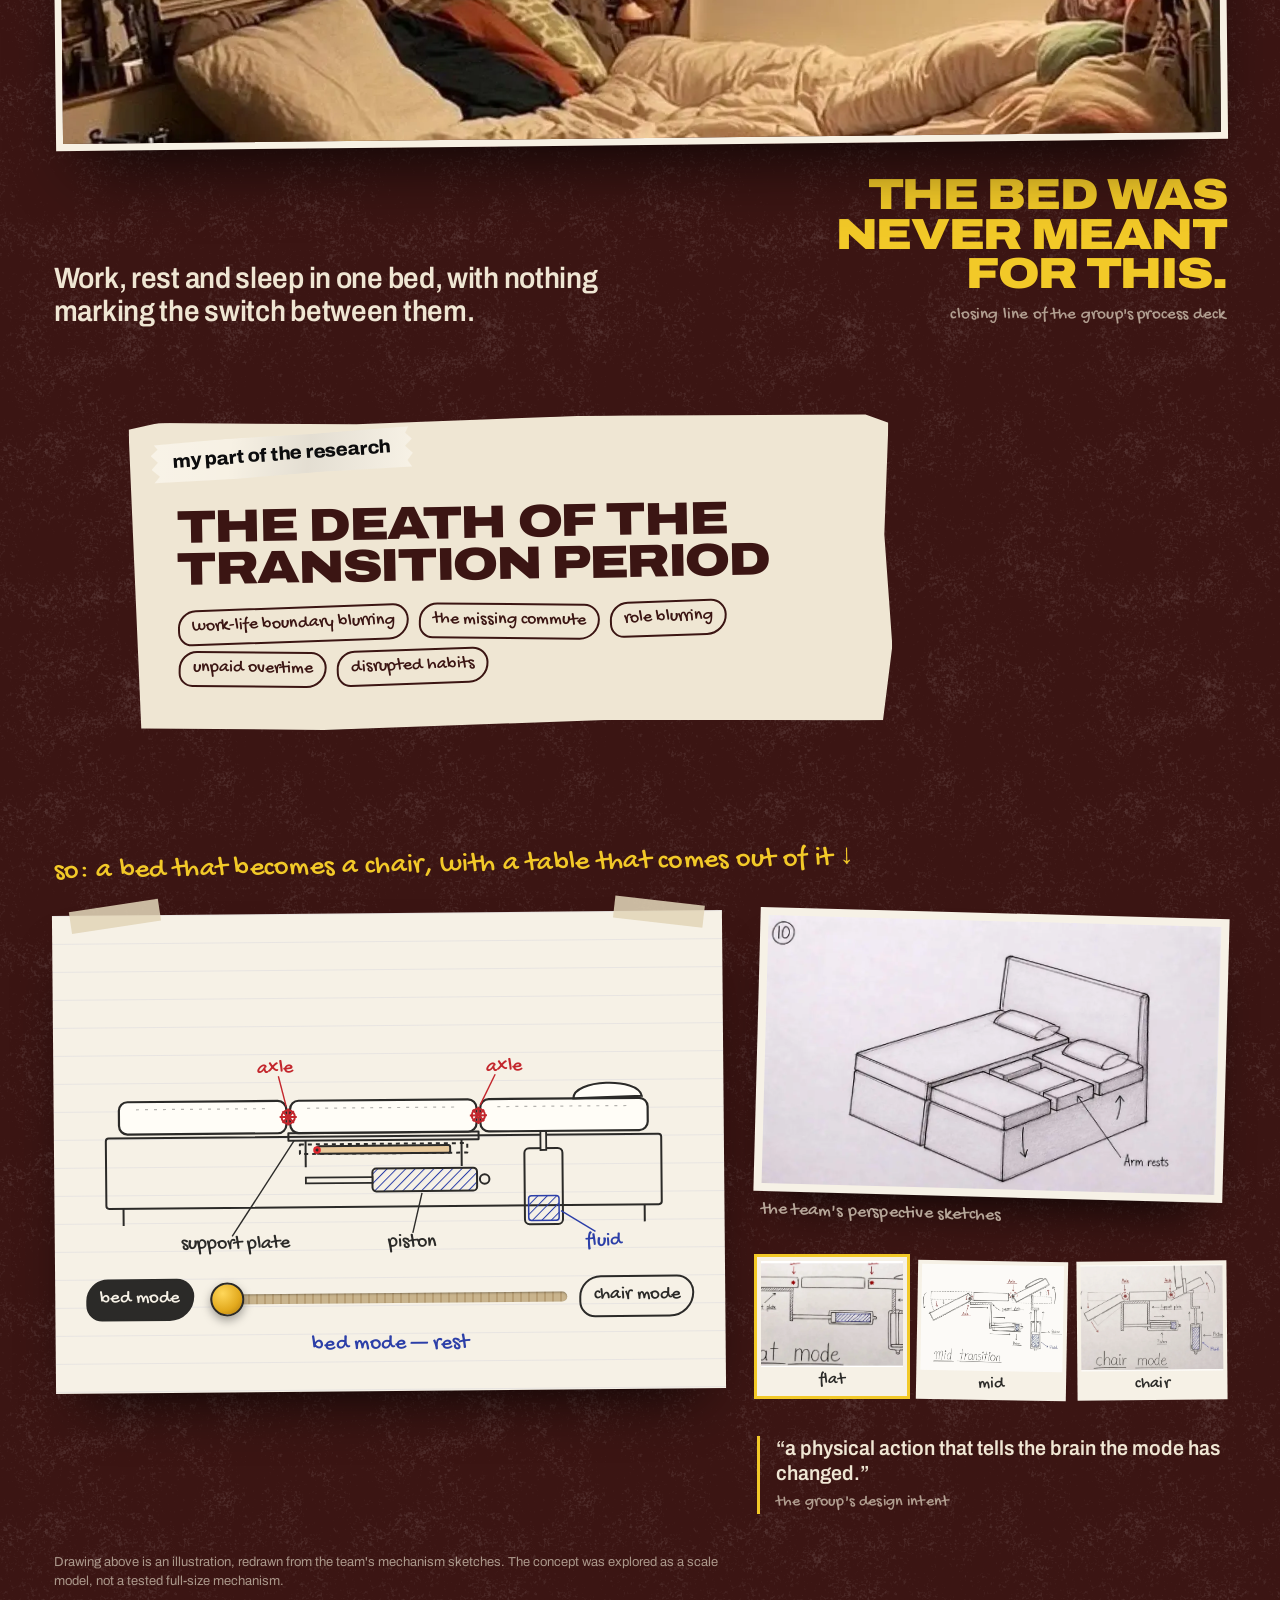
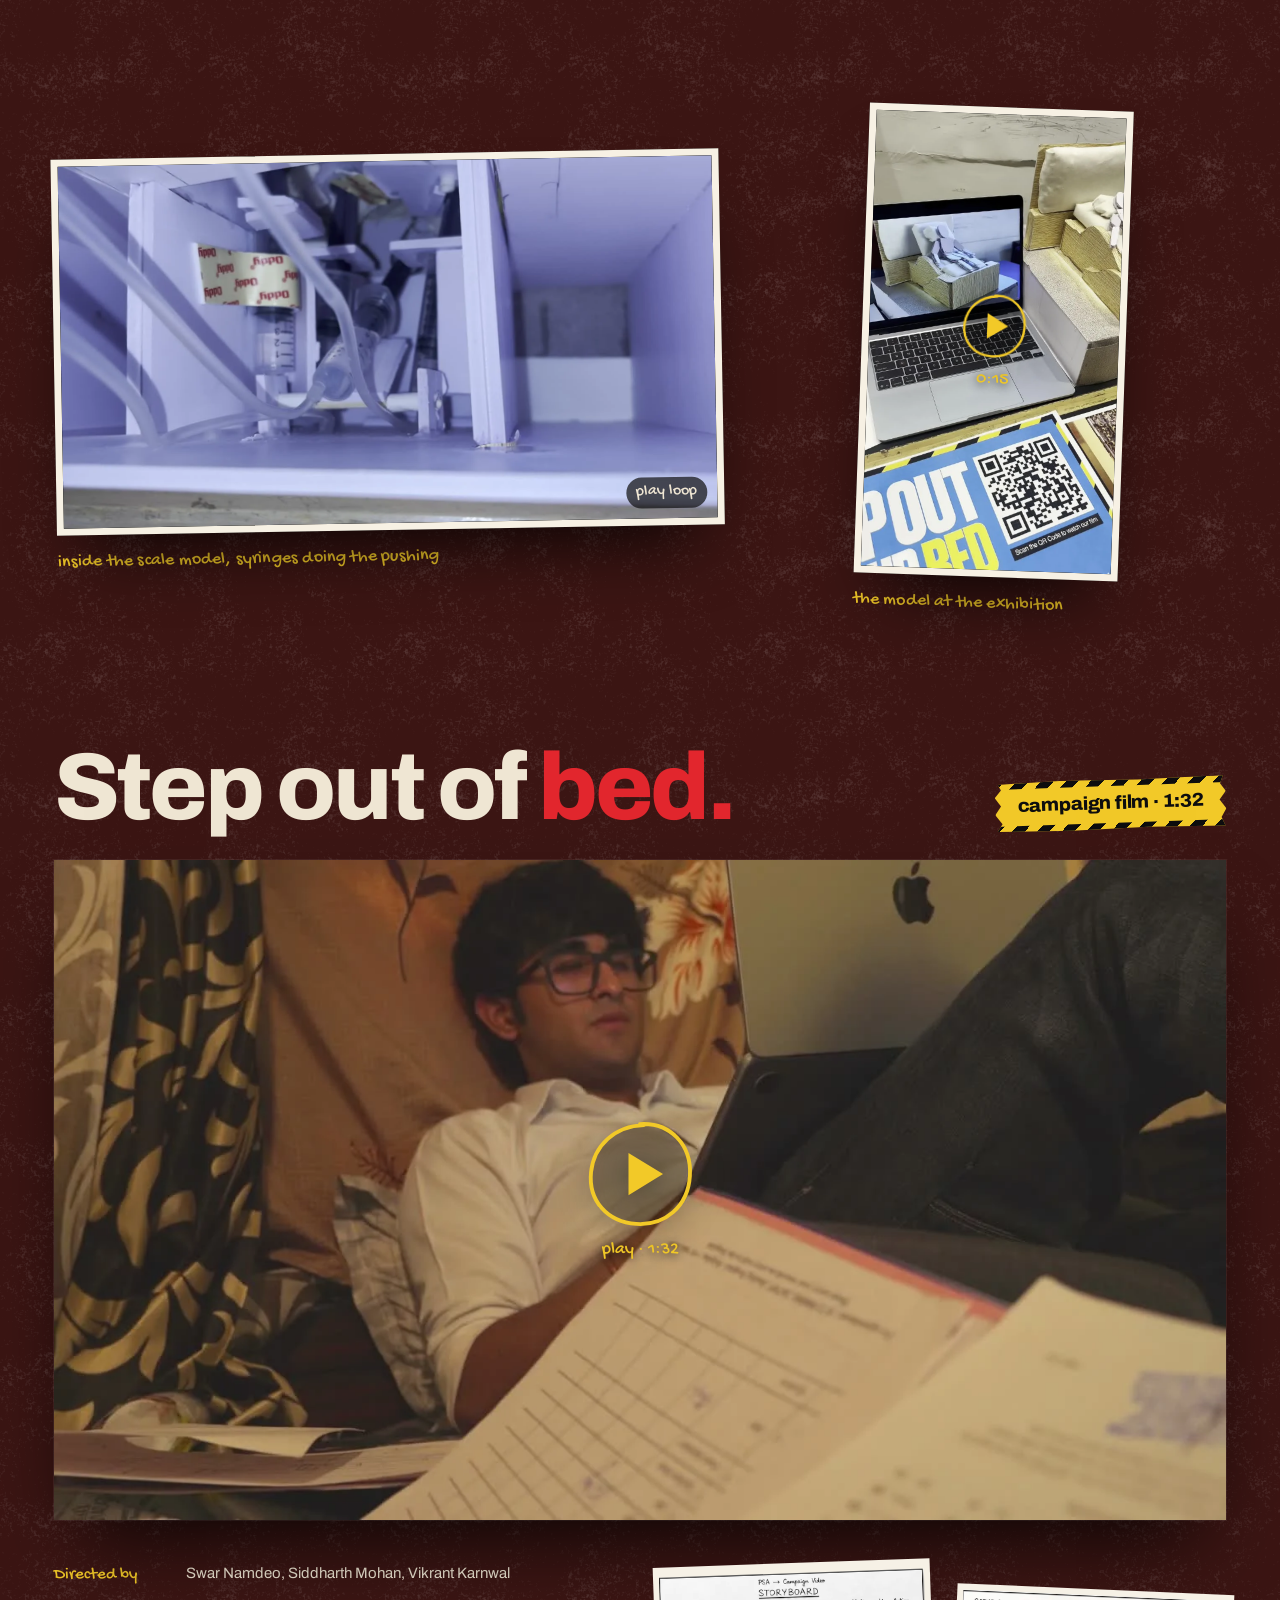
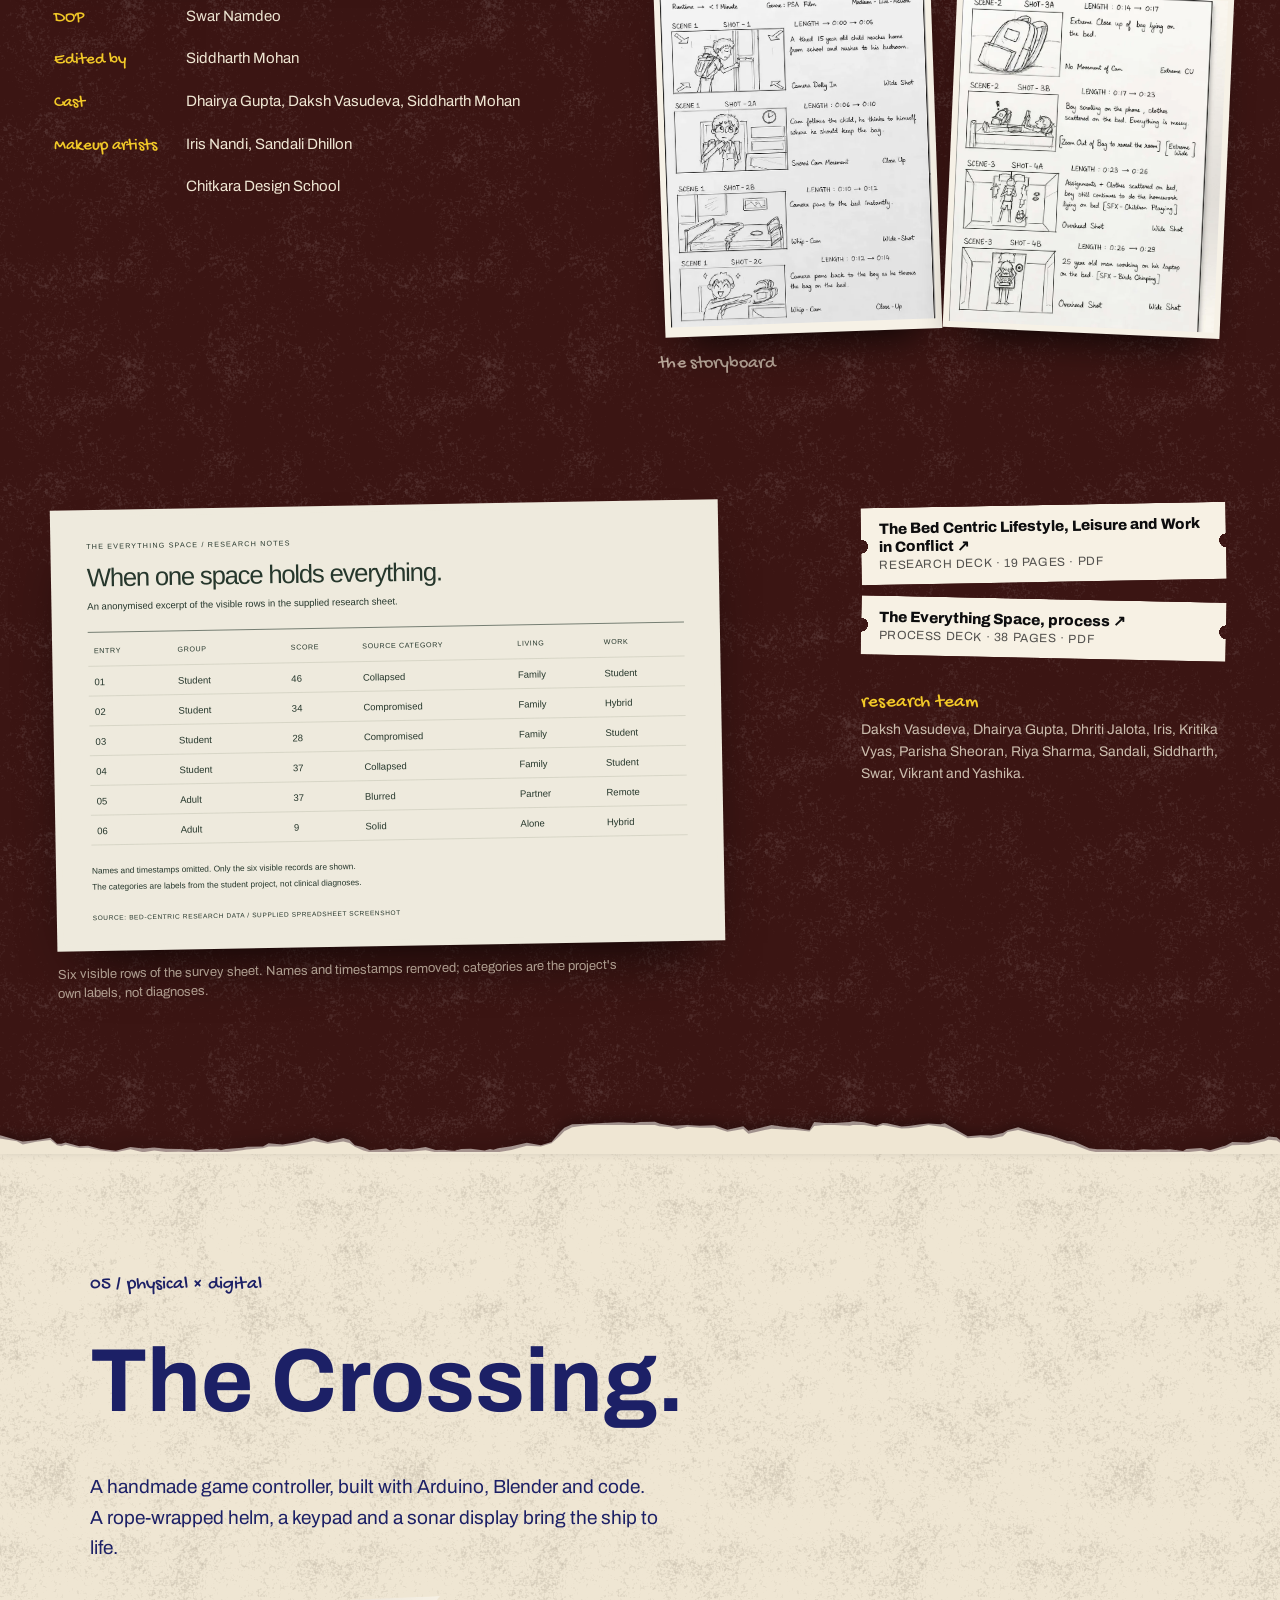
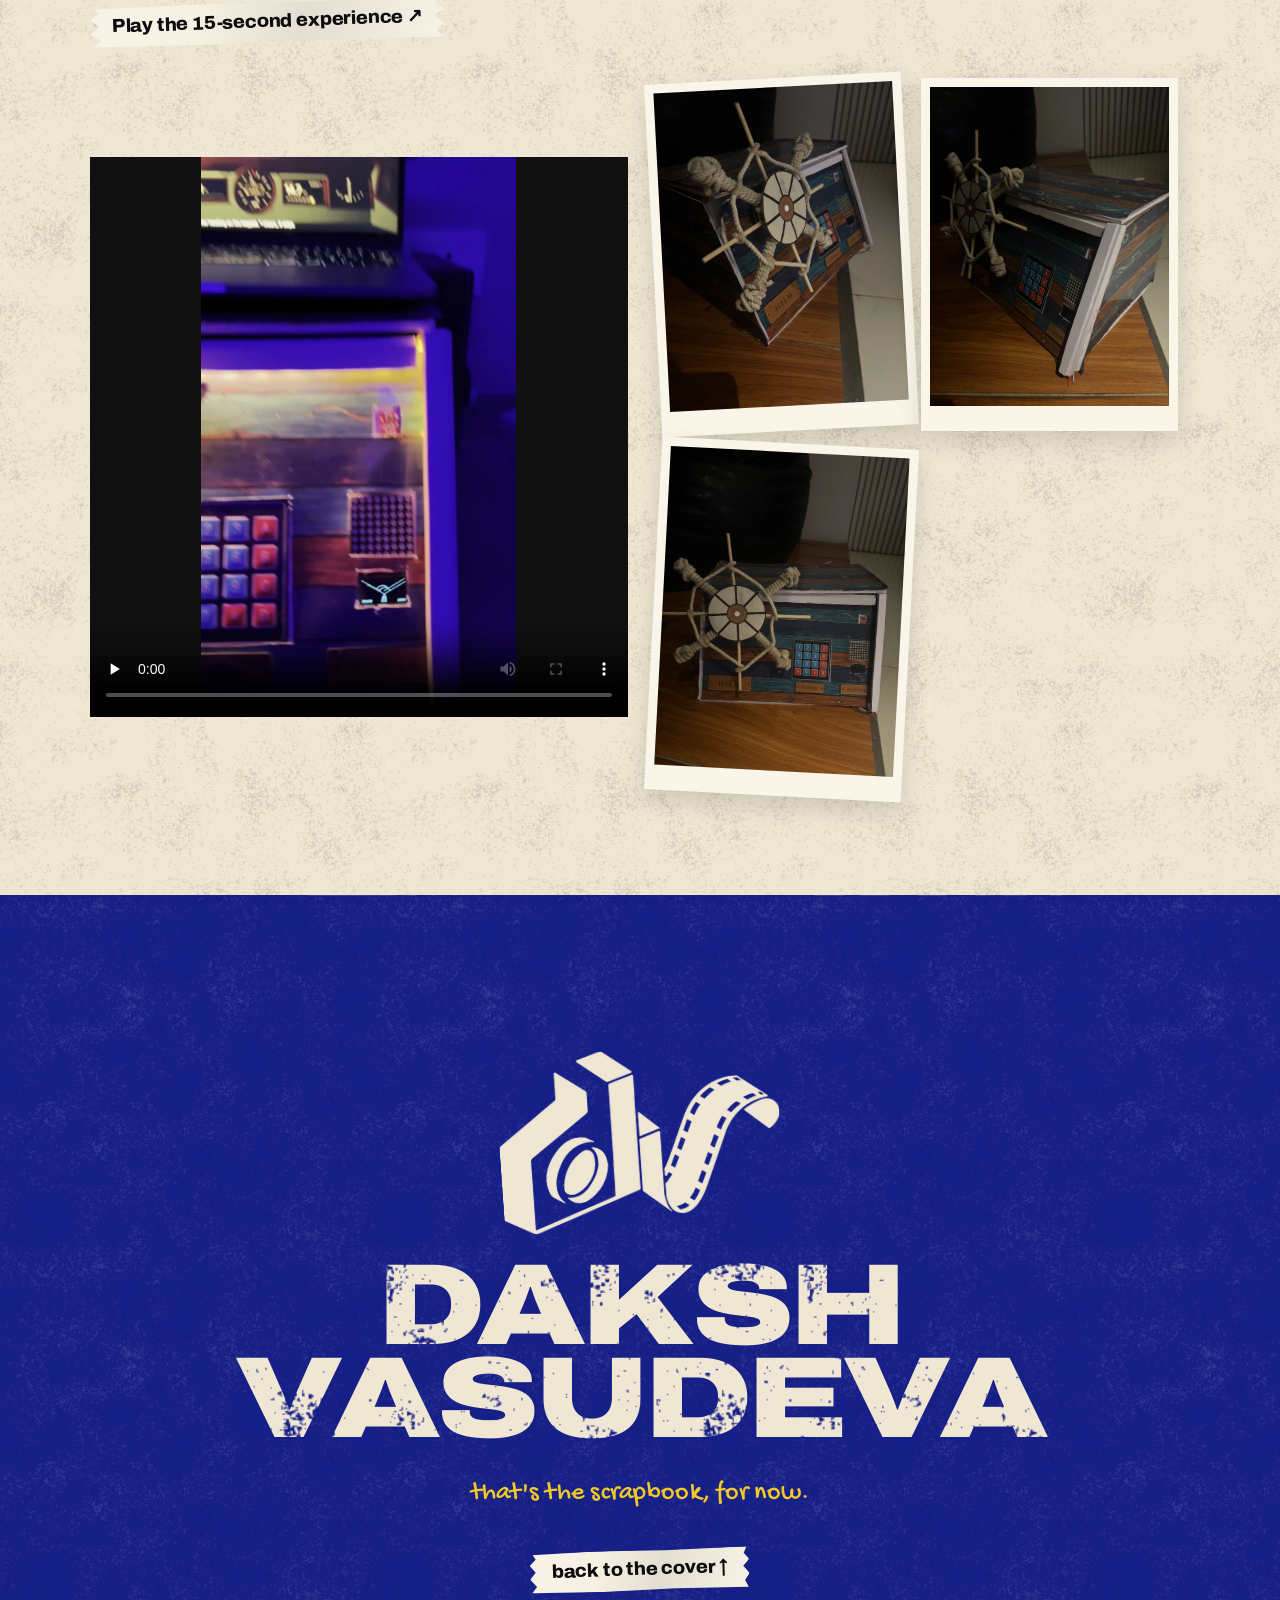
==== commit 7b582f26: "Quick read: logo and name side by side, zigzag clear of the logo Co-Authored-By: Claude Opus 5.5 <no" ====
--- a/flat/index.html
+++ b/flat/index.html
@@ -13,7 +13,7 @@
 <link rel="icon" type="image/png" href="../img/favicon.png">
 <link rel="preload" href="fonts/archivo-var.woff2" as="font" type="font/woff2" crossorigin>
 <link rel="preload" href="fonts/gochi-hand.woff2" as="font" type="font/woff2" crossorigin>
-<link rel="stylesheet" href="css/site.css?v=8716f093">
+<link rel="stylesheet" href="css/site.css?v=94d46d15">
 <link rel="canonical" href="https://daksh407.github.io/flat/">
 <meta property="og:url" content="https://daksh407.github.io/">
 <meta name="twitter:card" content="summary_large_image">
@@ -25,7 +25,7 @@
 
 <!-- ============ MASTHEAD ============ -->
 <header class="mast" id="mast">
-  <a class="mark" href="#top" aria-label="Daksh Vasudeva, back to the cover"><span class="mark__glyph" aria-hidden="true"></span><span style="font:15px 'Gochi Hand',cursive;white-space:nowrap;margin-left:12px">Daksh Vasudeva</span></a>
+  <a class="mark" href="#top" aria-label="Daksh Vasudeva, back to the cover"><span class="mark__glyph" aria-hidden="true"></span><span class="mark__name">Daksh Vasudeva</span></a>
   <nav class="tabs" aria-label="Rooms">
     <a class="tab" href="#film" data-room="film"><span class="tab__n" data-l="film">01</span><span class="tab__l">BMW → Porsche</span></a>
     <a class="tab" href="#sem" data-room="sem"><span class="tab__n" data-l="sem 3">02</span><span class="tab__l">Sem Three</span></a>
--- a/flat/css/site.css
+++ b/flat/css/site.css
@@ -919,3 +919,17 @@
 /* the STORYTELLING heading sits clear of the poster, never under it */
 .room--pencil .mega--hollow { margin-bottom: clamp(18px, 2.4vw, 40px) !important; position: relative; z-index: 2; }
 @media (max-width: 760px) { .room--pencil .mega--hollow { margin-bottom: 16px !important; } }
+
+/* logo lockup: mark and name side by side, zigzag kept clear of it */
+.mark { display: flex; align-items: center; gap: 10px; width: auto; aspect-ratio: auto; text-decoration: none; }
+.mark__glyph { flex: none; width: clamp(54px, 5.5vw, 78px); height: auto; aspect-ratio: 531 / 335; }
+.mark__name { font: 17px/1 'Gochi Hand', cursive; white-space: nowrap; color: var(--mark-c, var(--navy)); transition: color .4s; }
+.mark:hover { transform: none; }
+.mark:hover .mark__glyph { transform: rotate(-6deg) scale(1.06); }
+.mark__glyph { transition: background-color .4s, transform .3s var(--ease); }
+.scribble--zig { top: clamp(96px, 10vw, 128px); left: .6%; width: clamp(64px, 6.4vw, 104px); }
+@media (max-width: 820px) {
+  .mark__glyph { width: 46px; }
+  .mark__name { font-size: 14px; }
+  .scribble--zig { display: none; }
+}
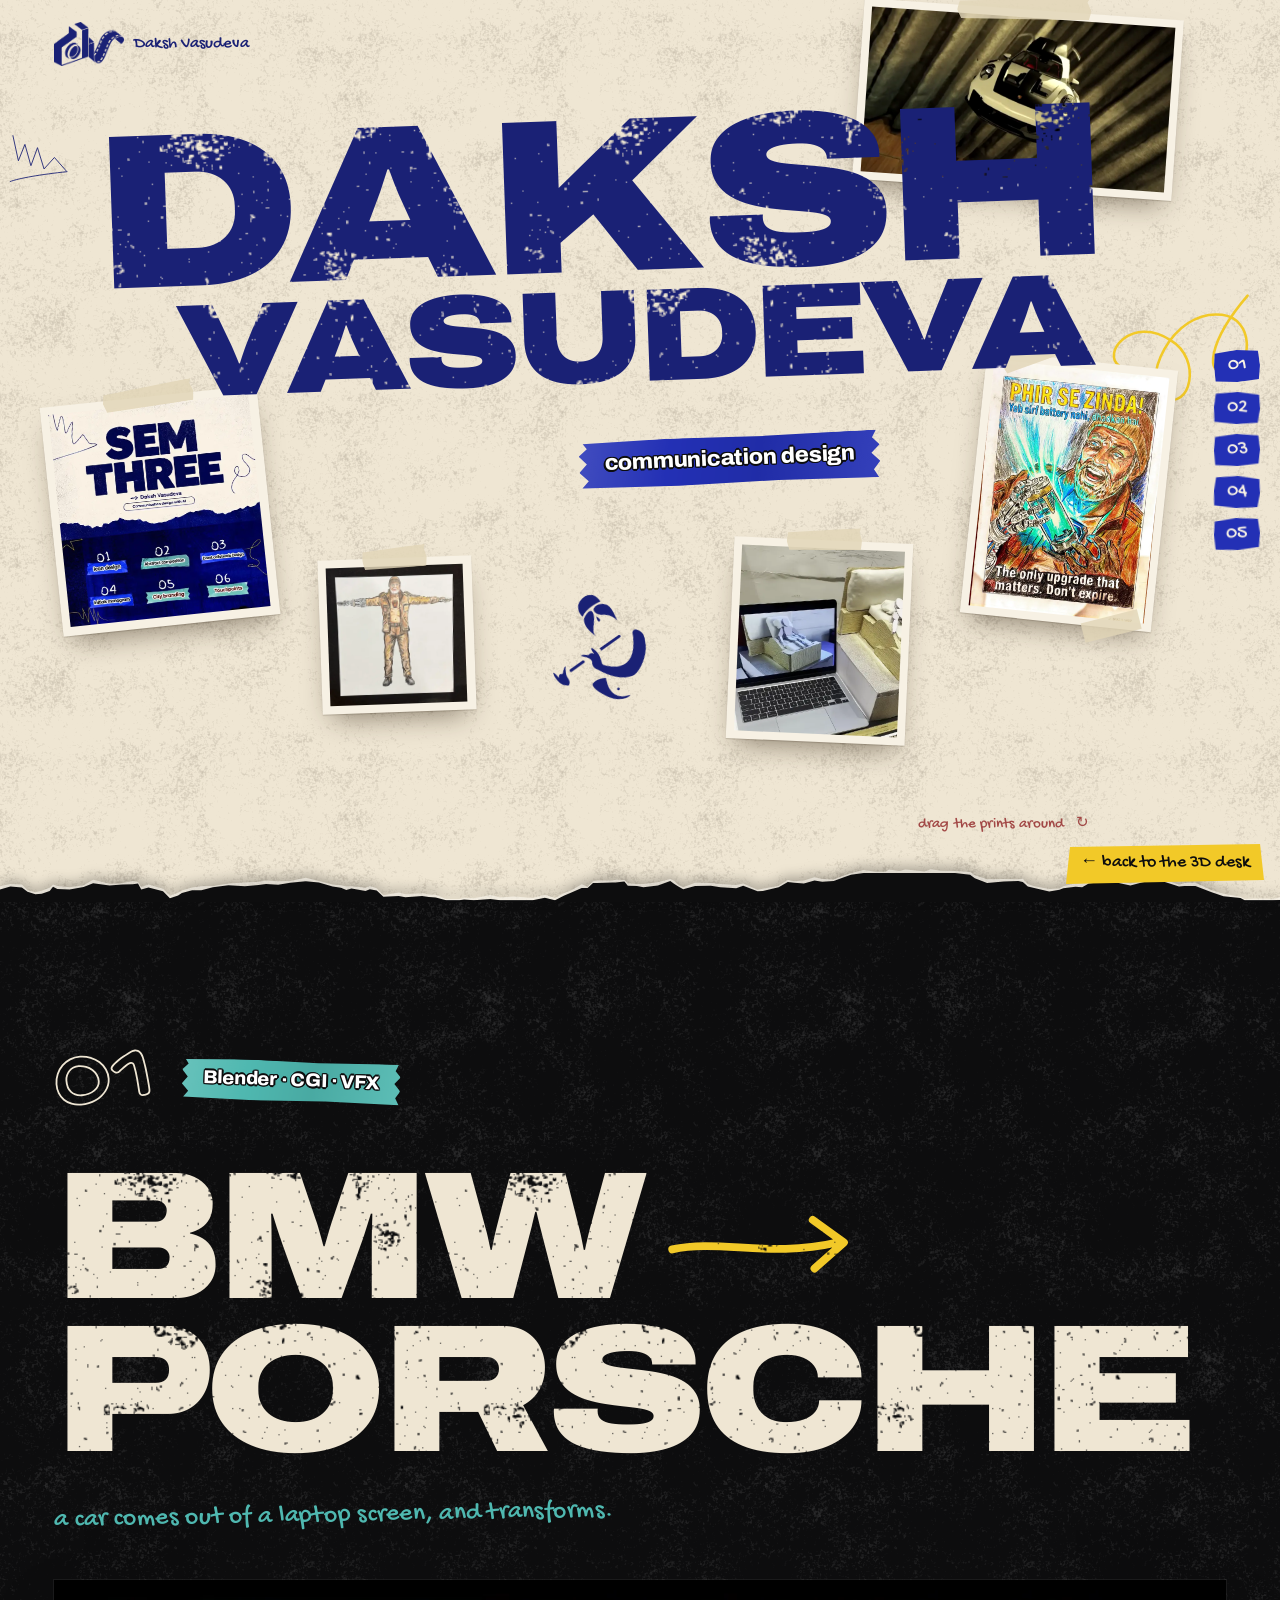
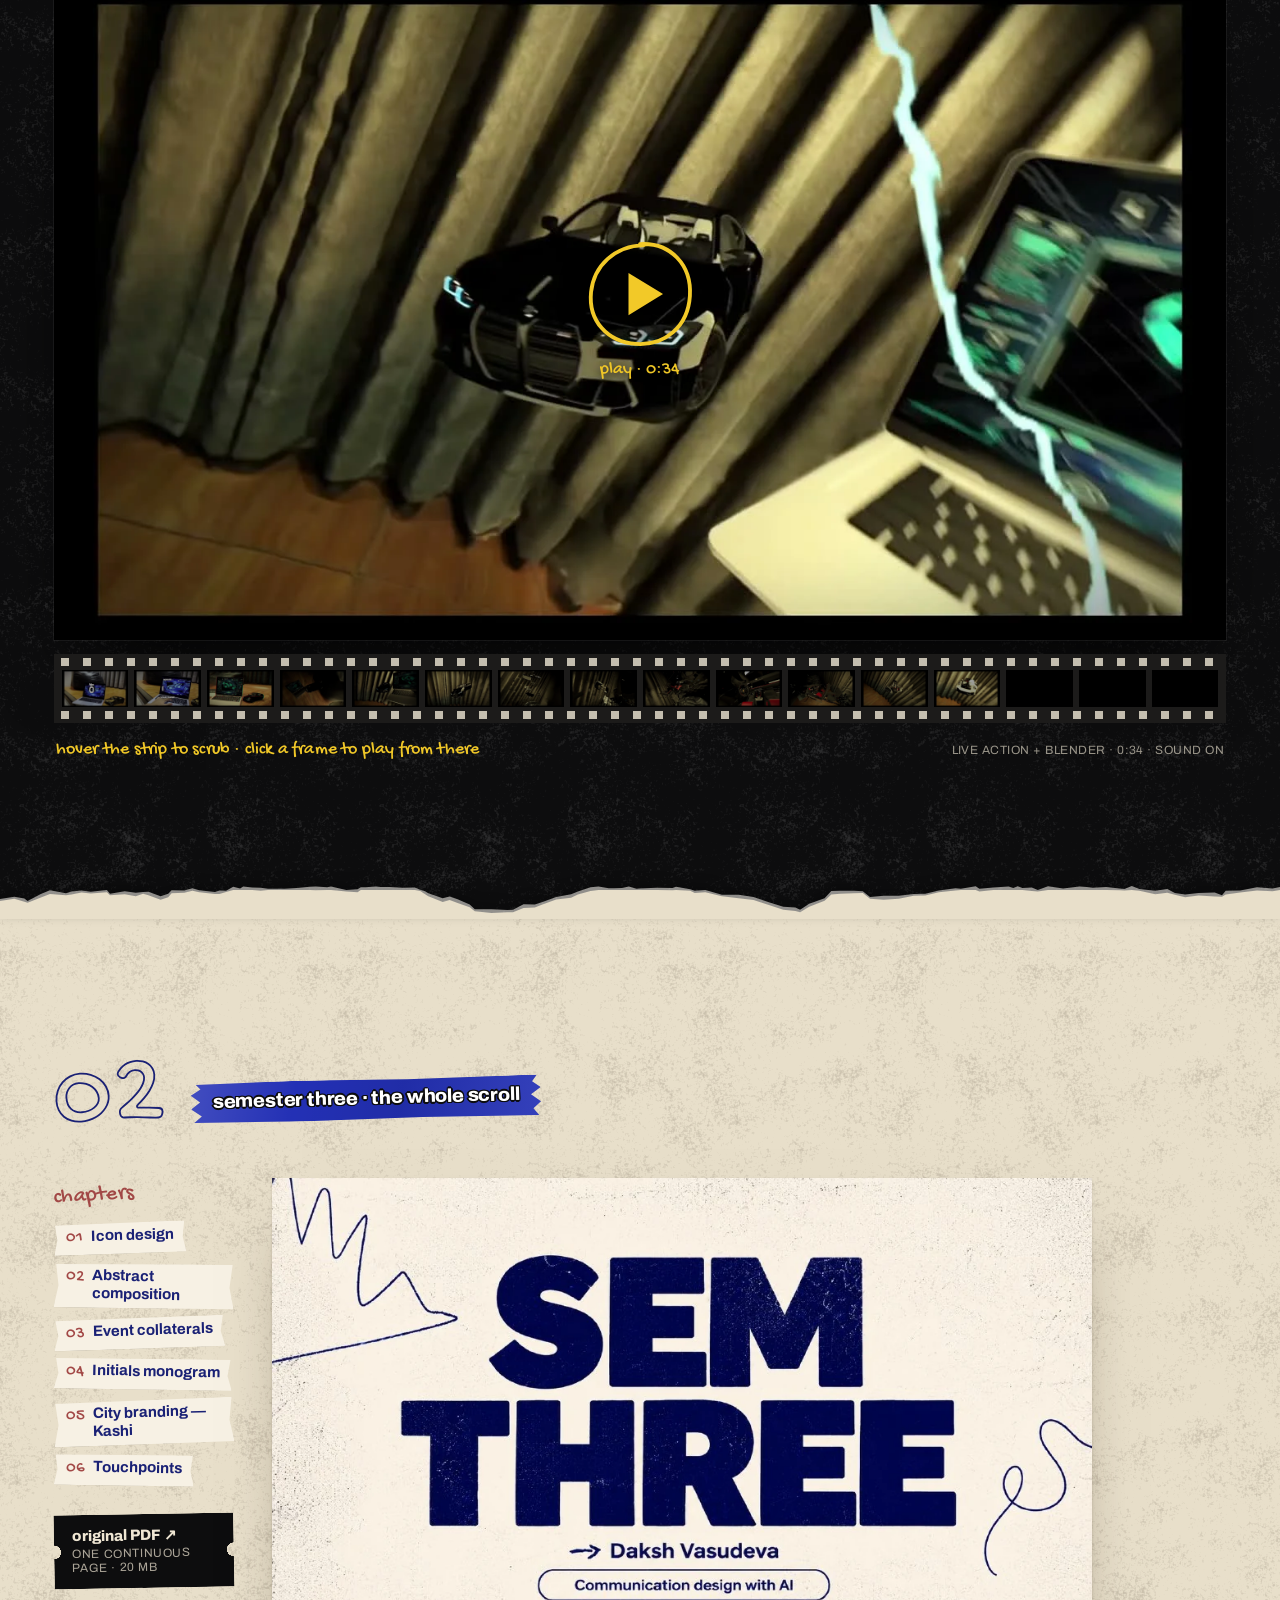
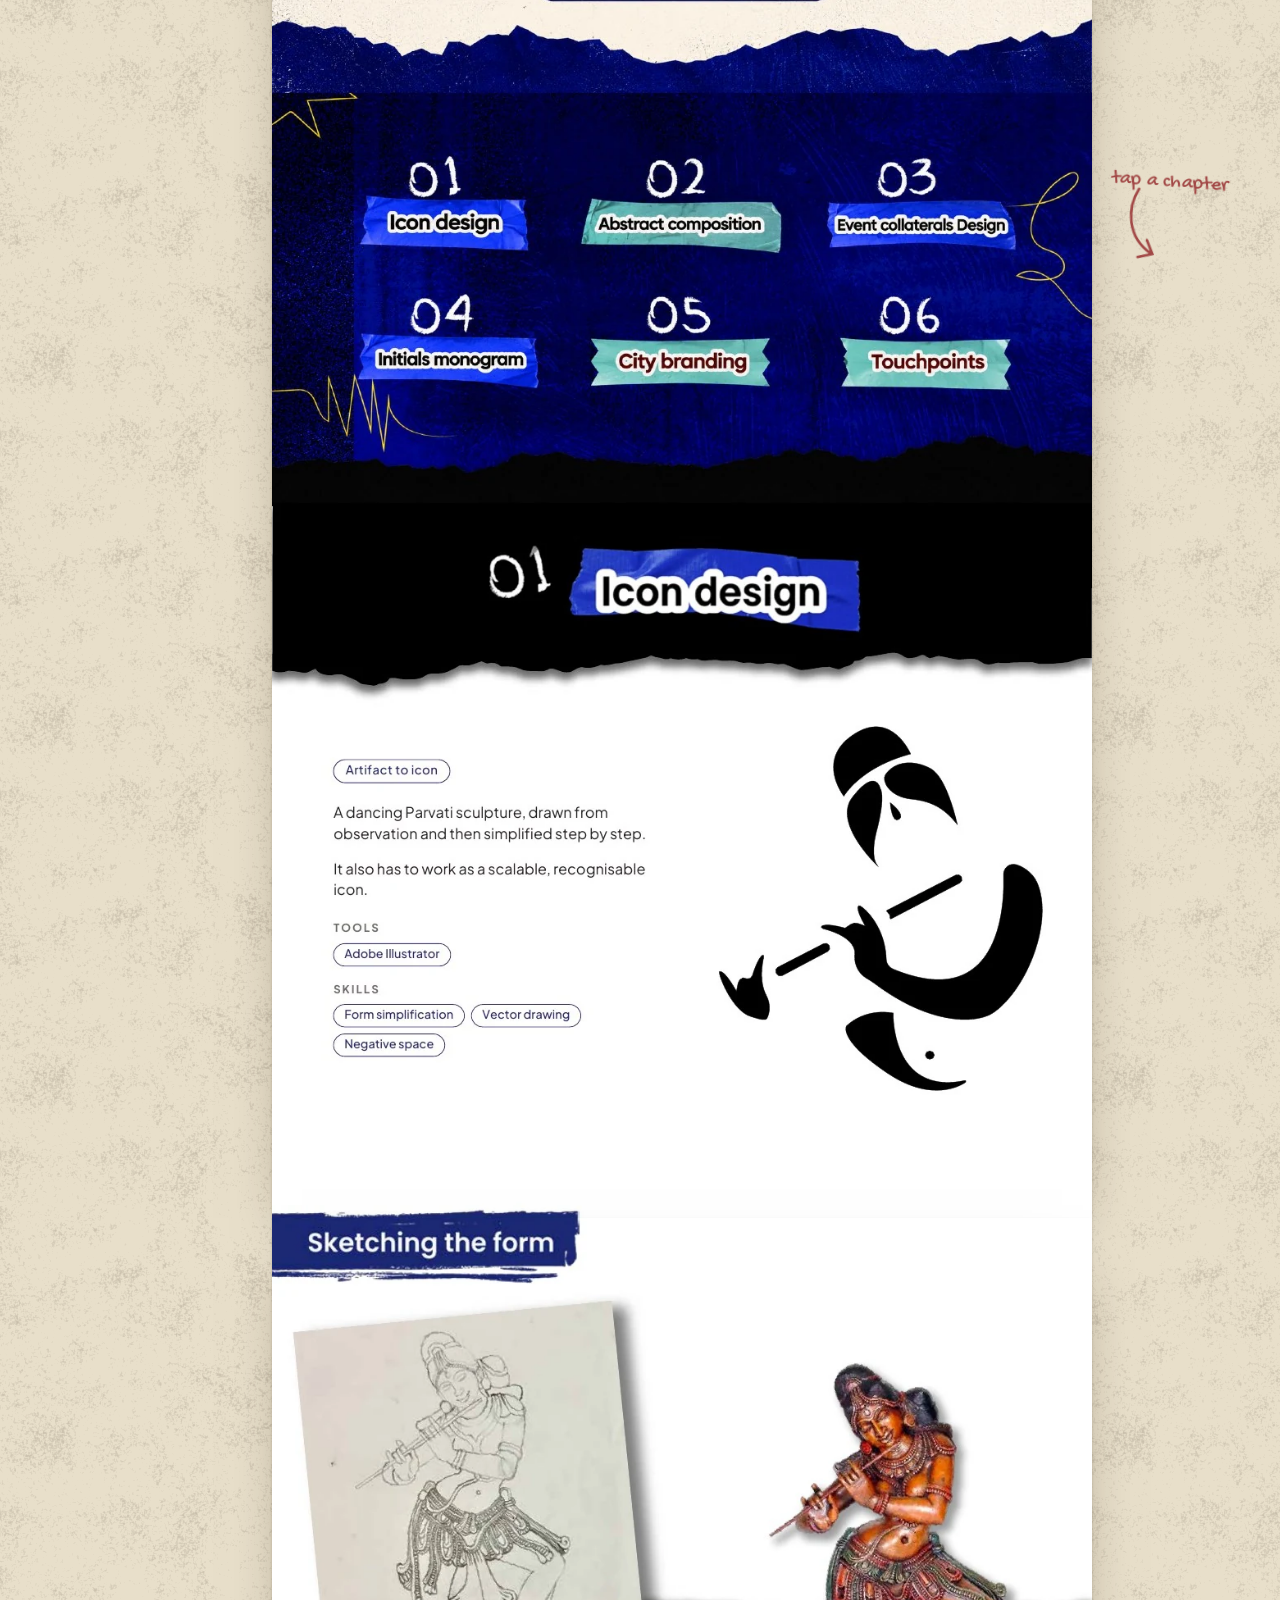
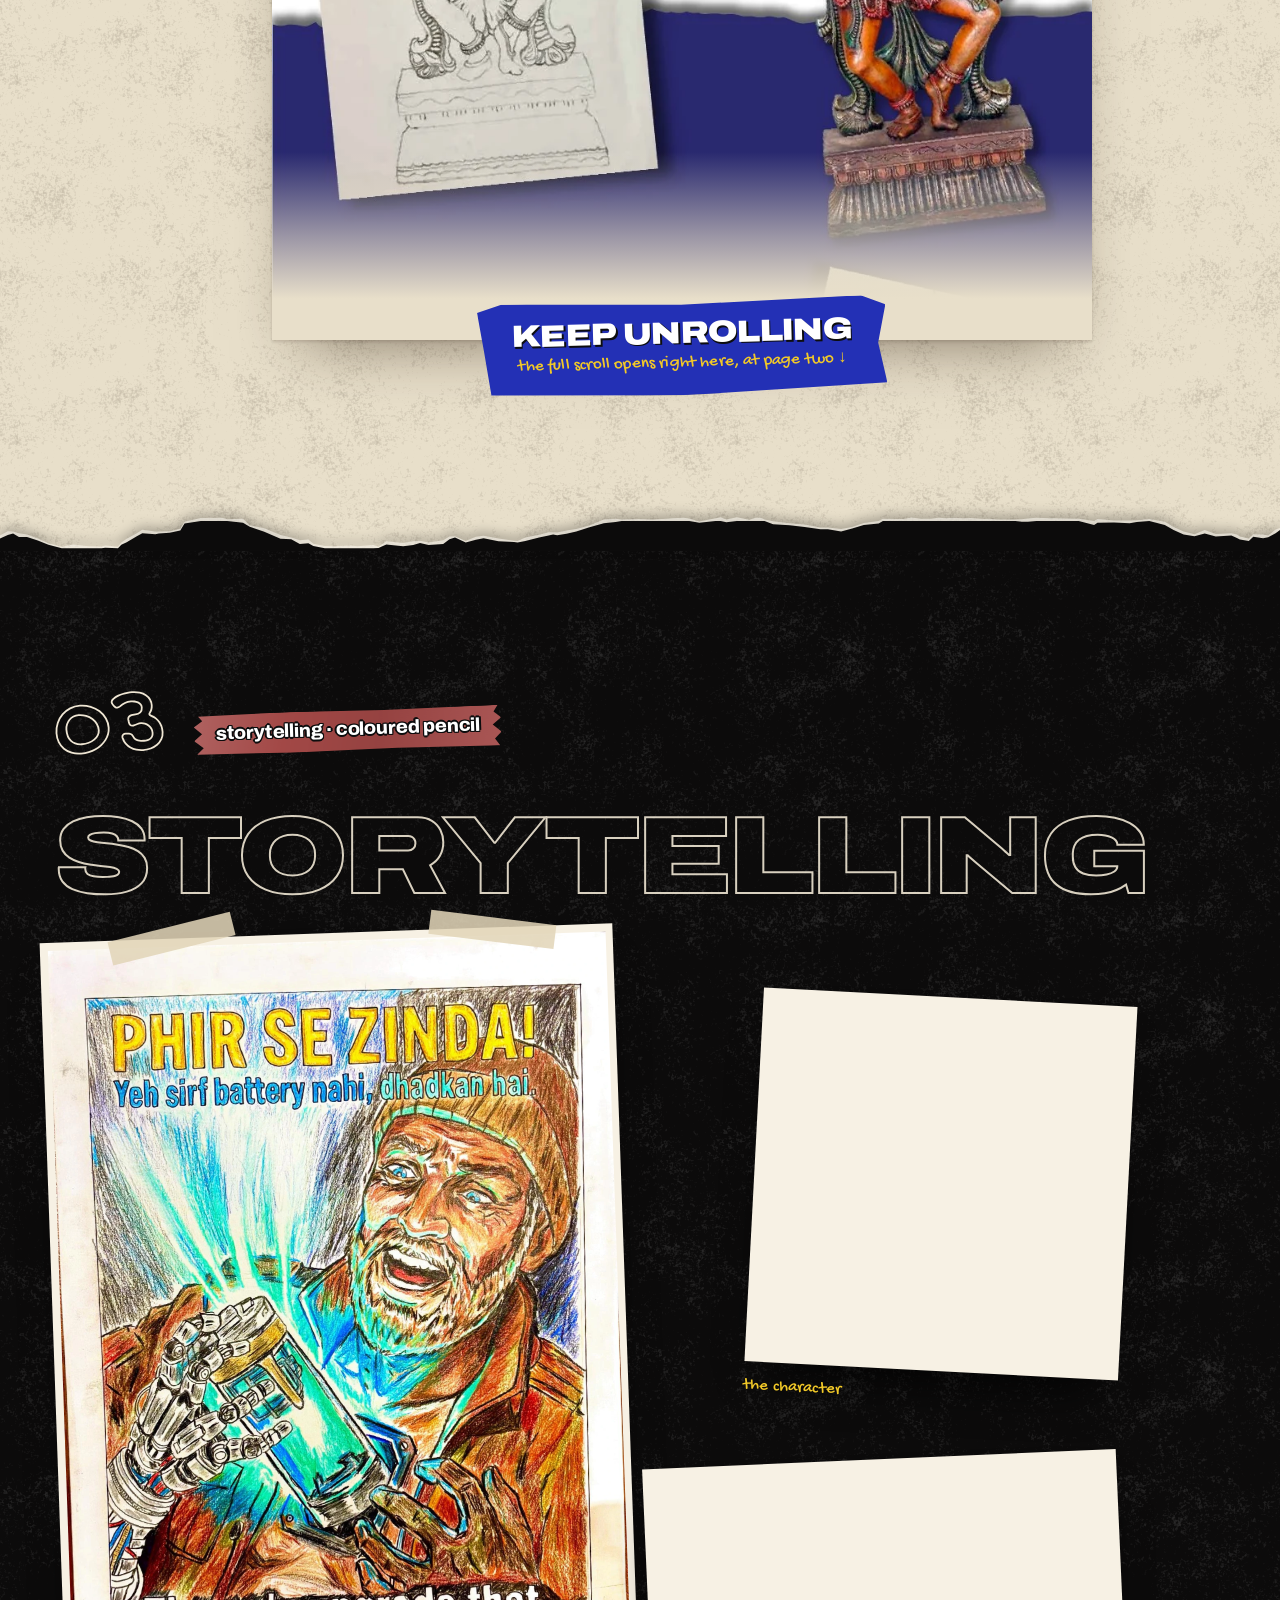
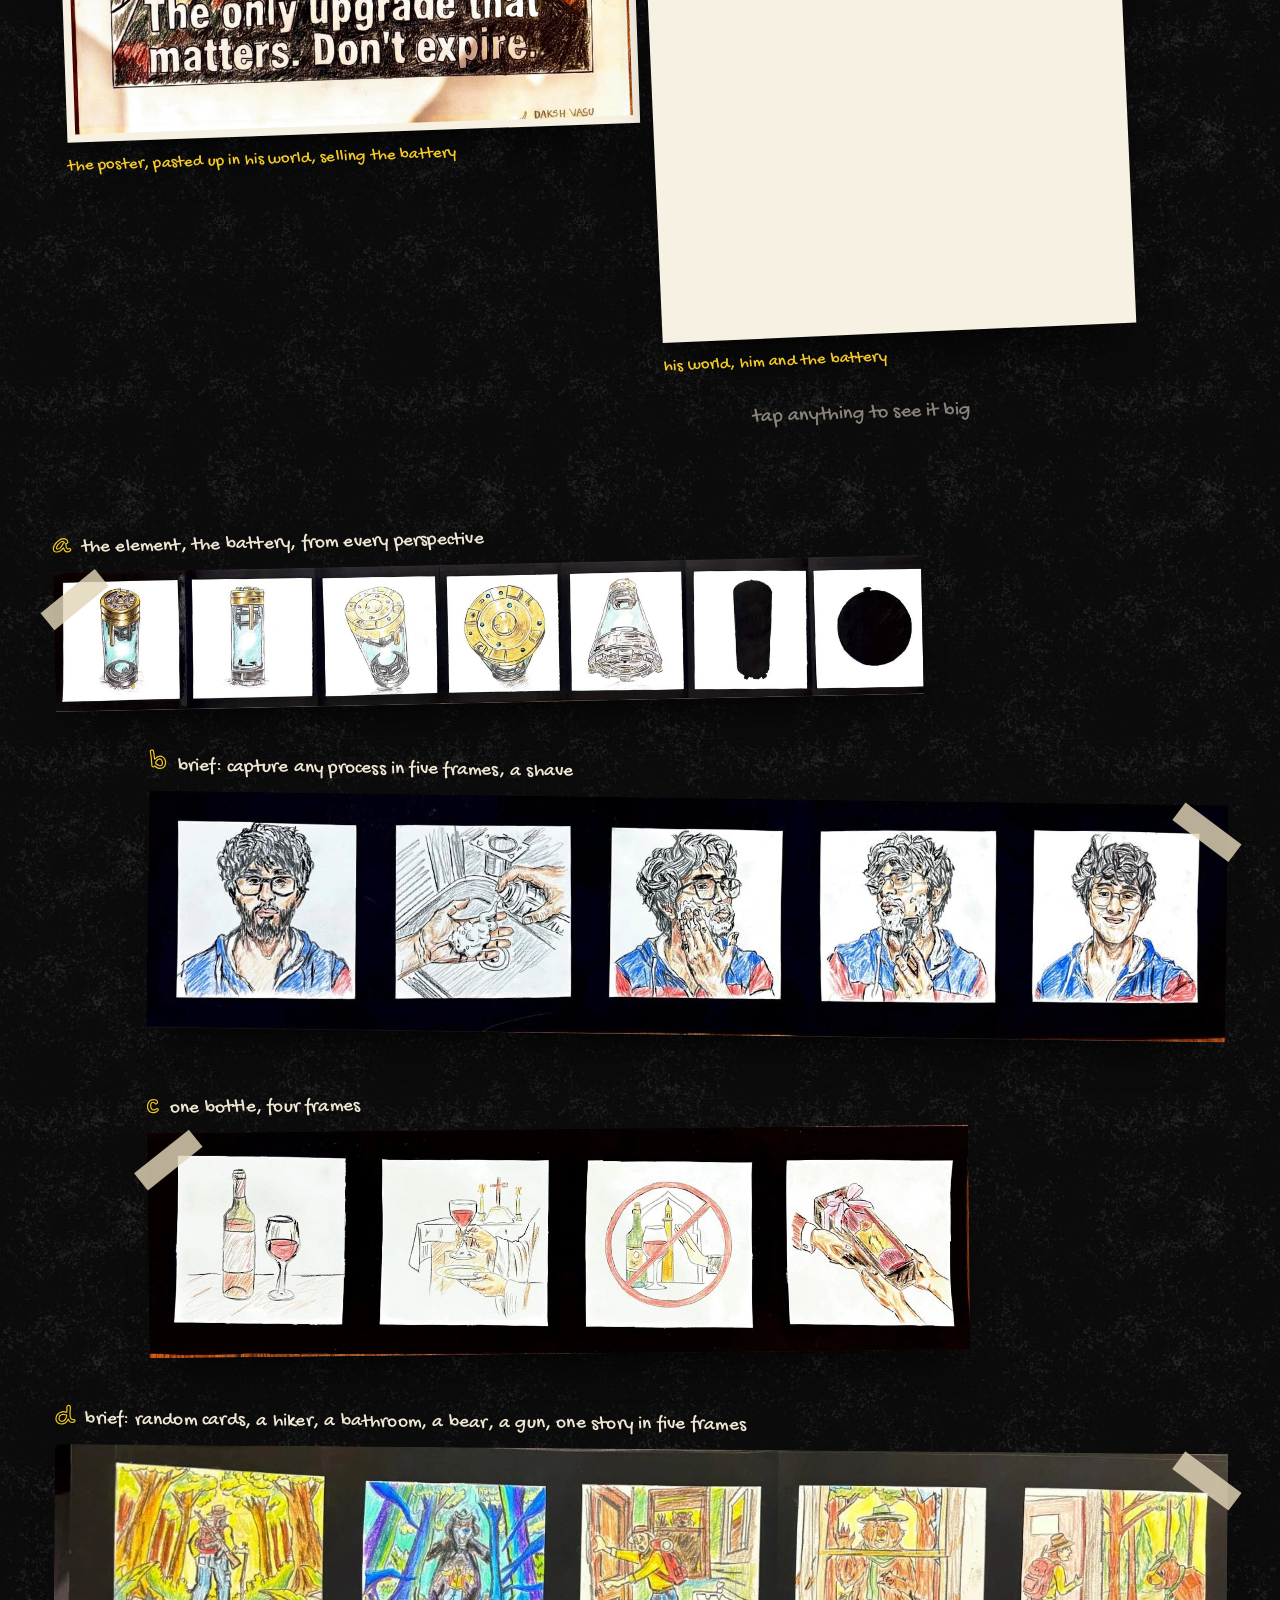
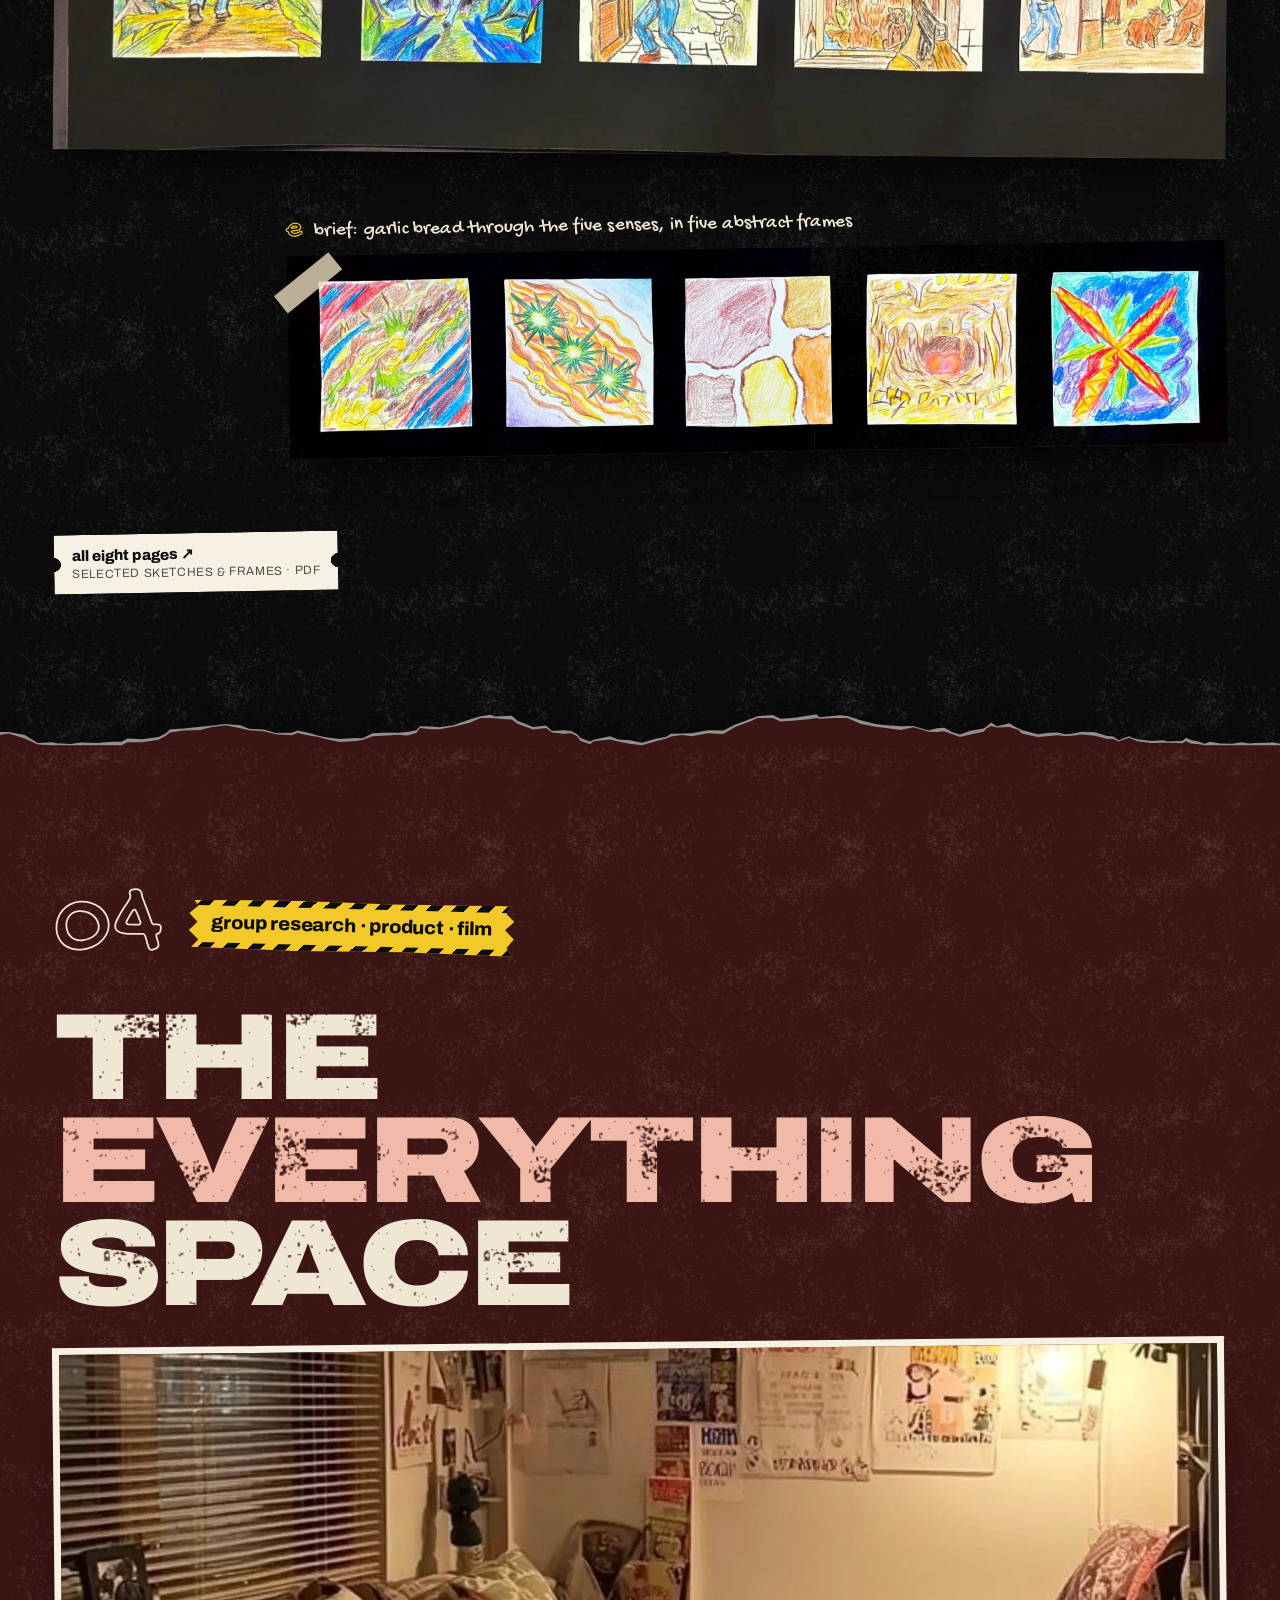
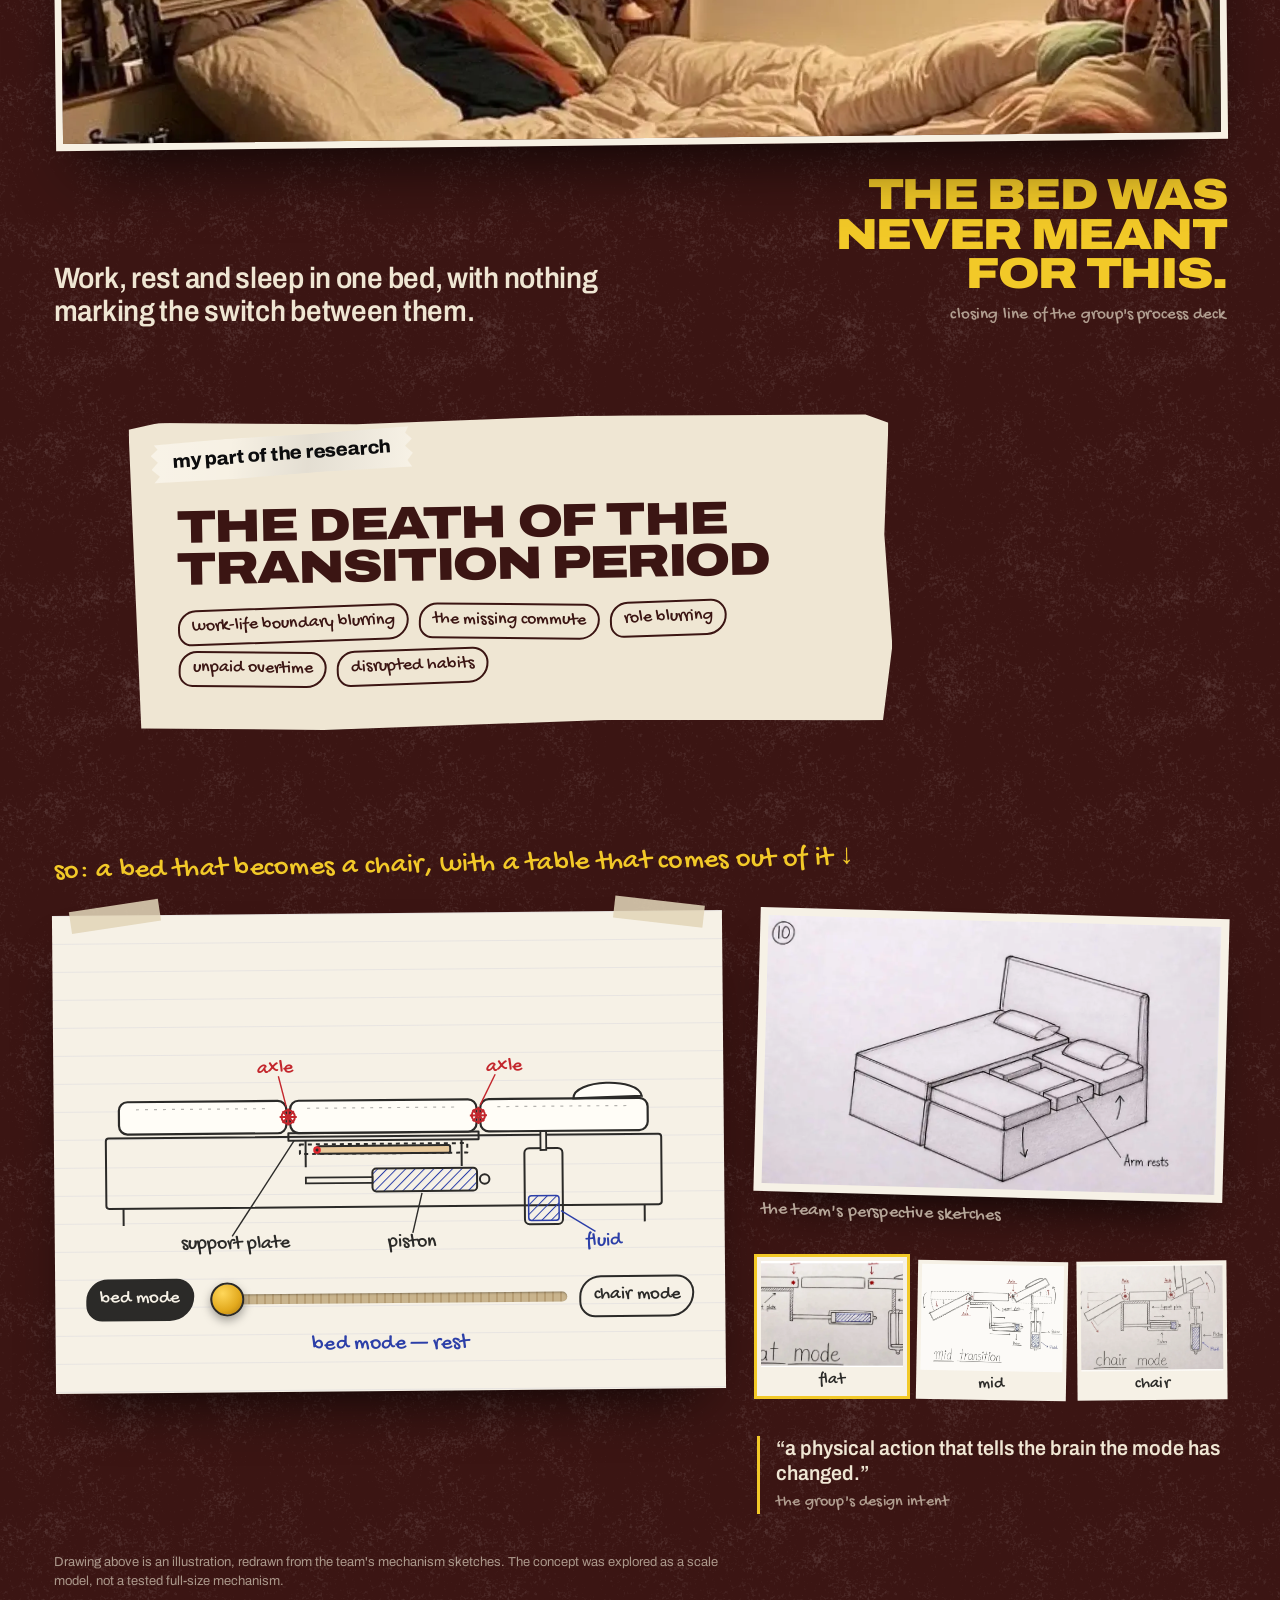
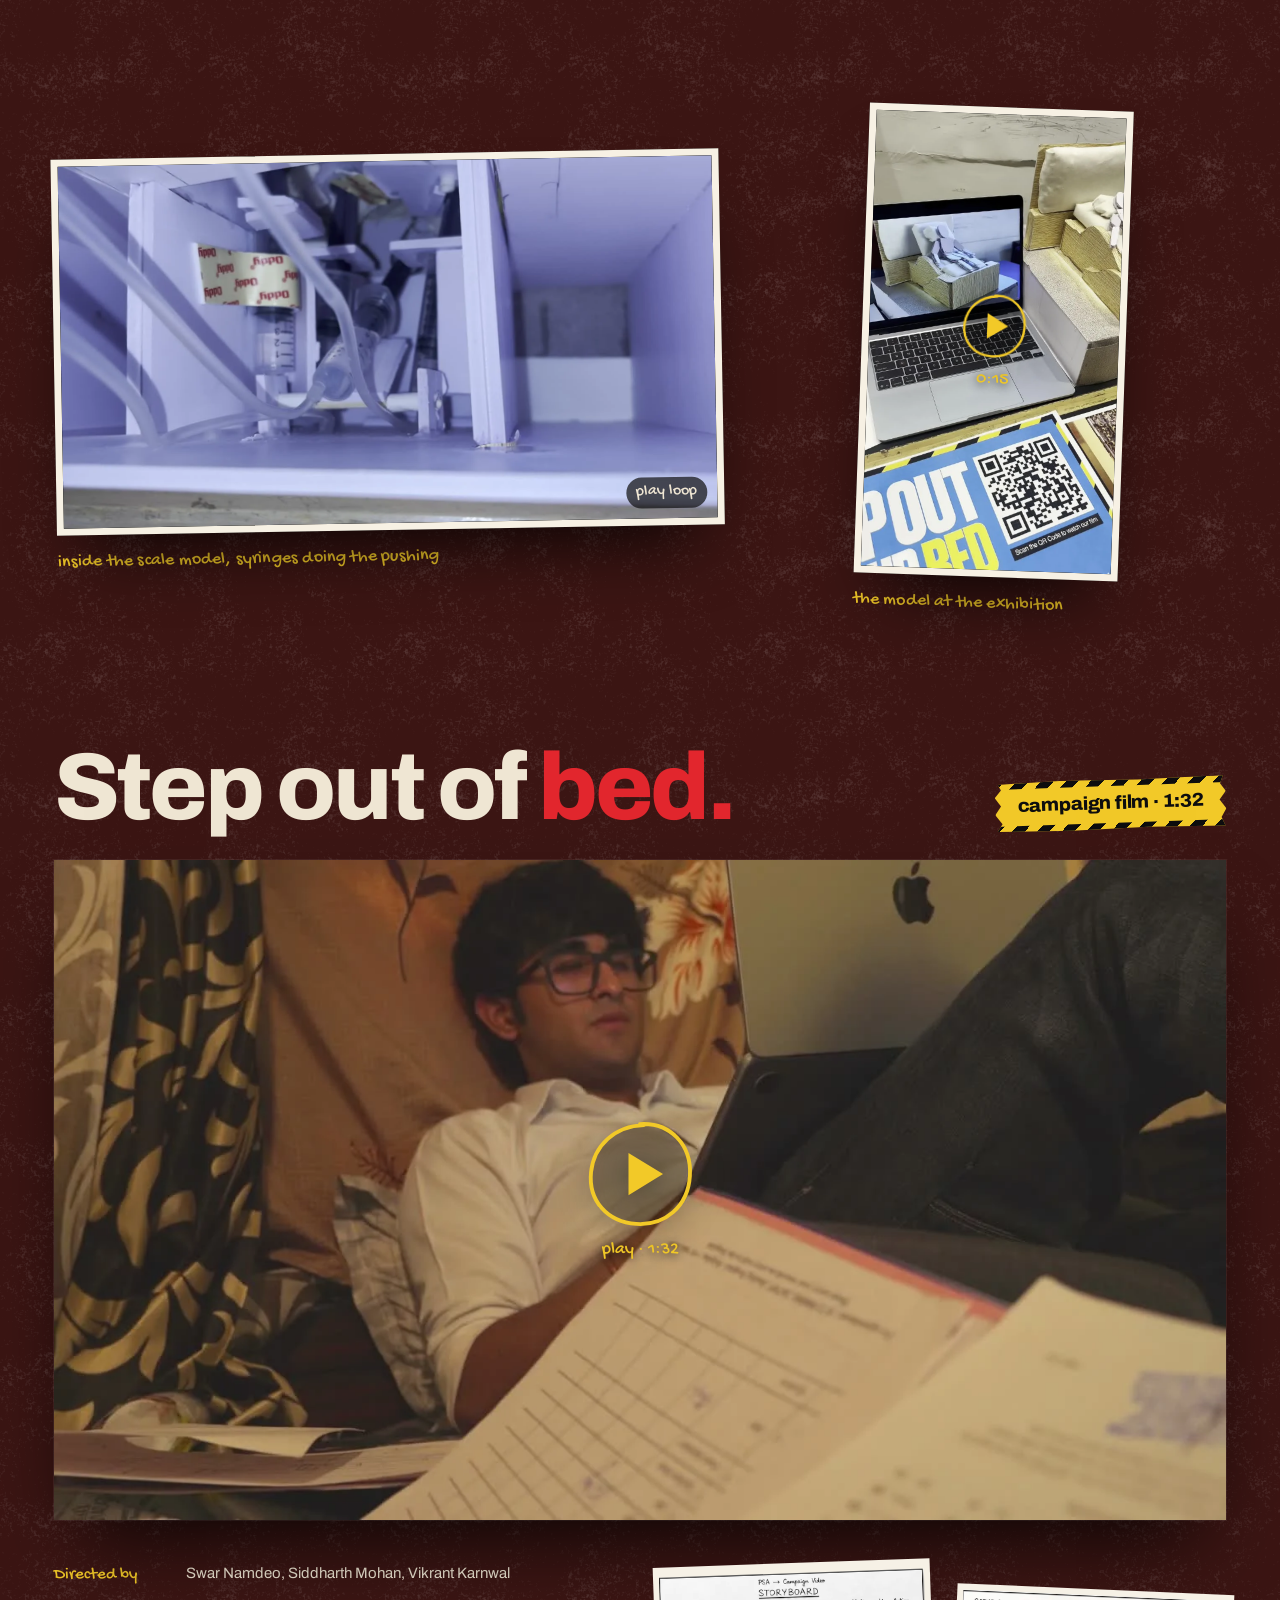
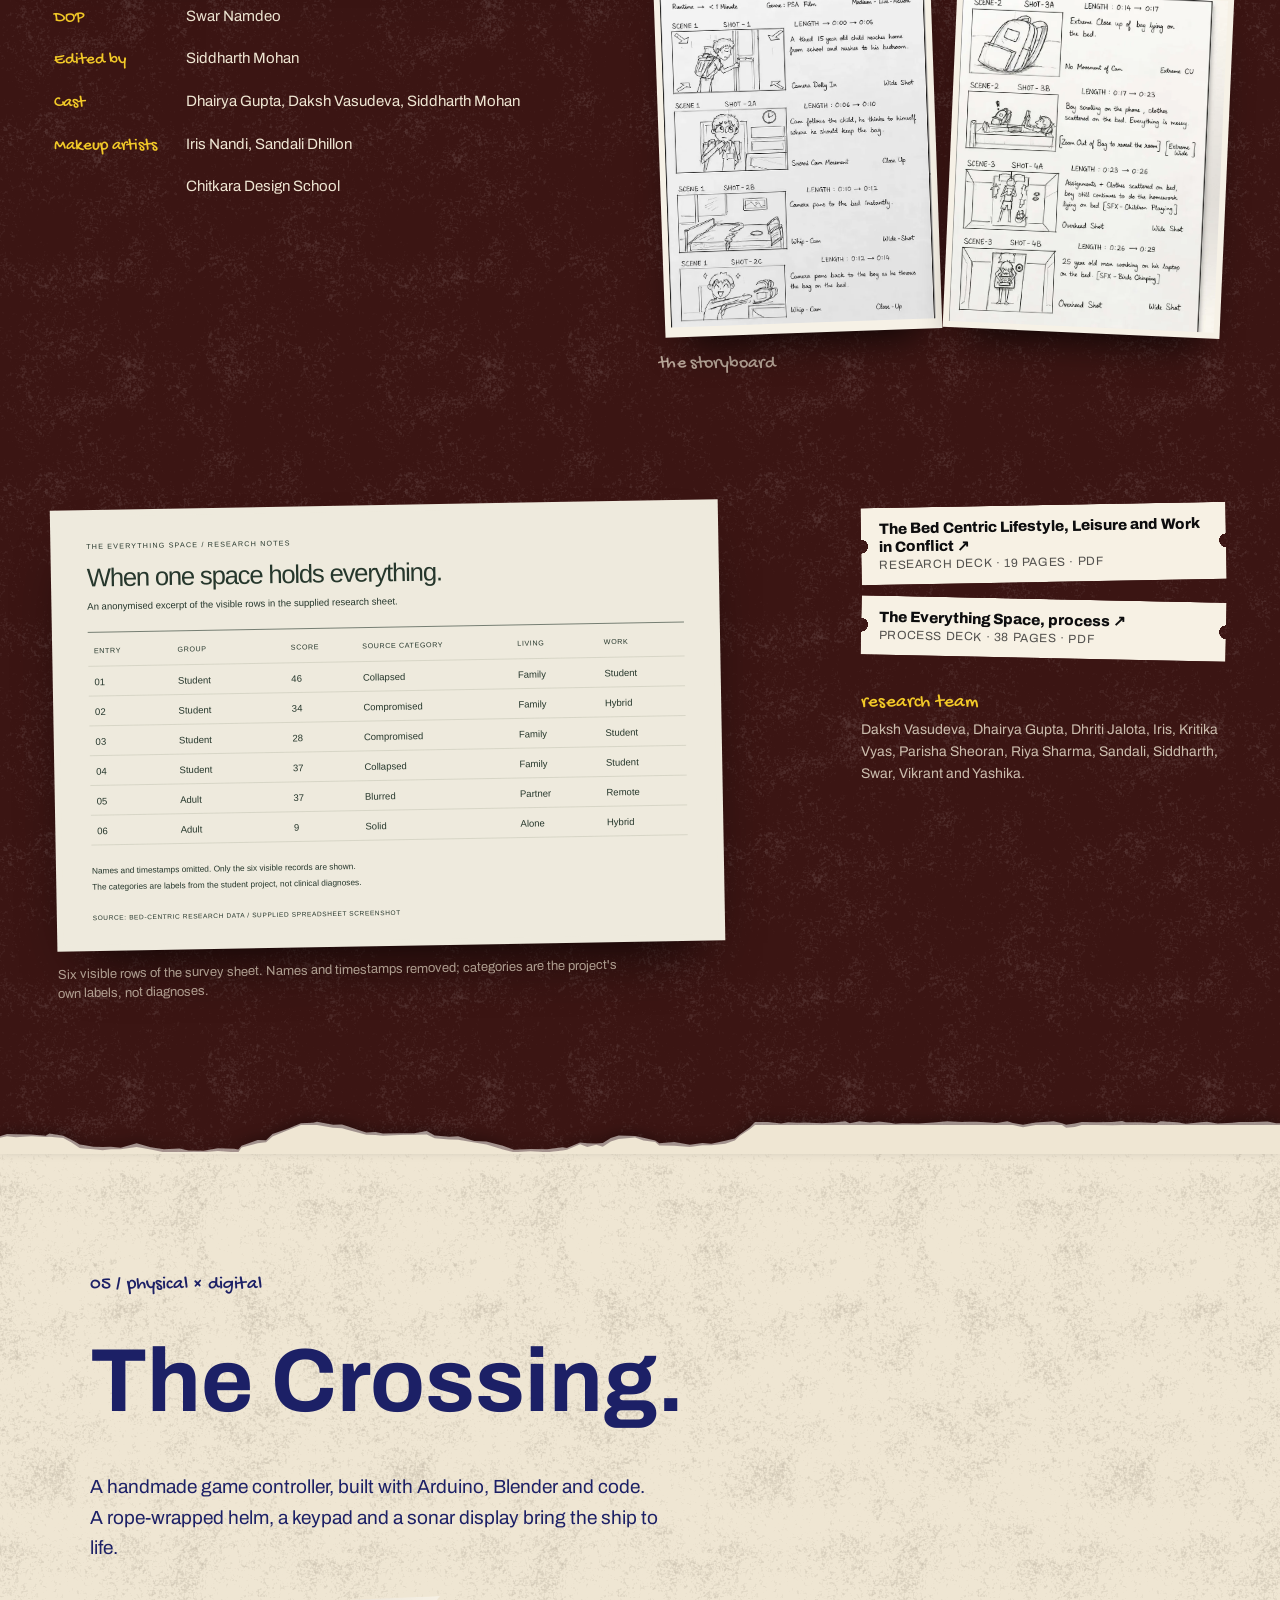
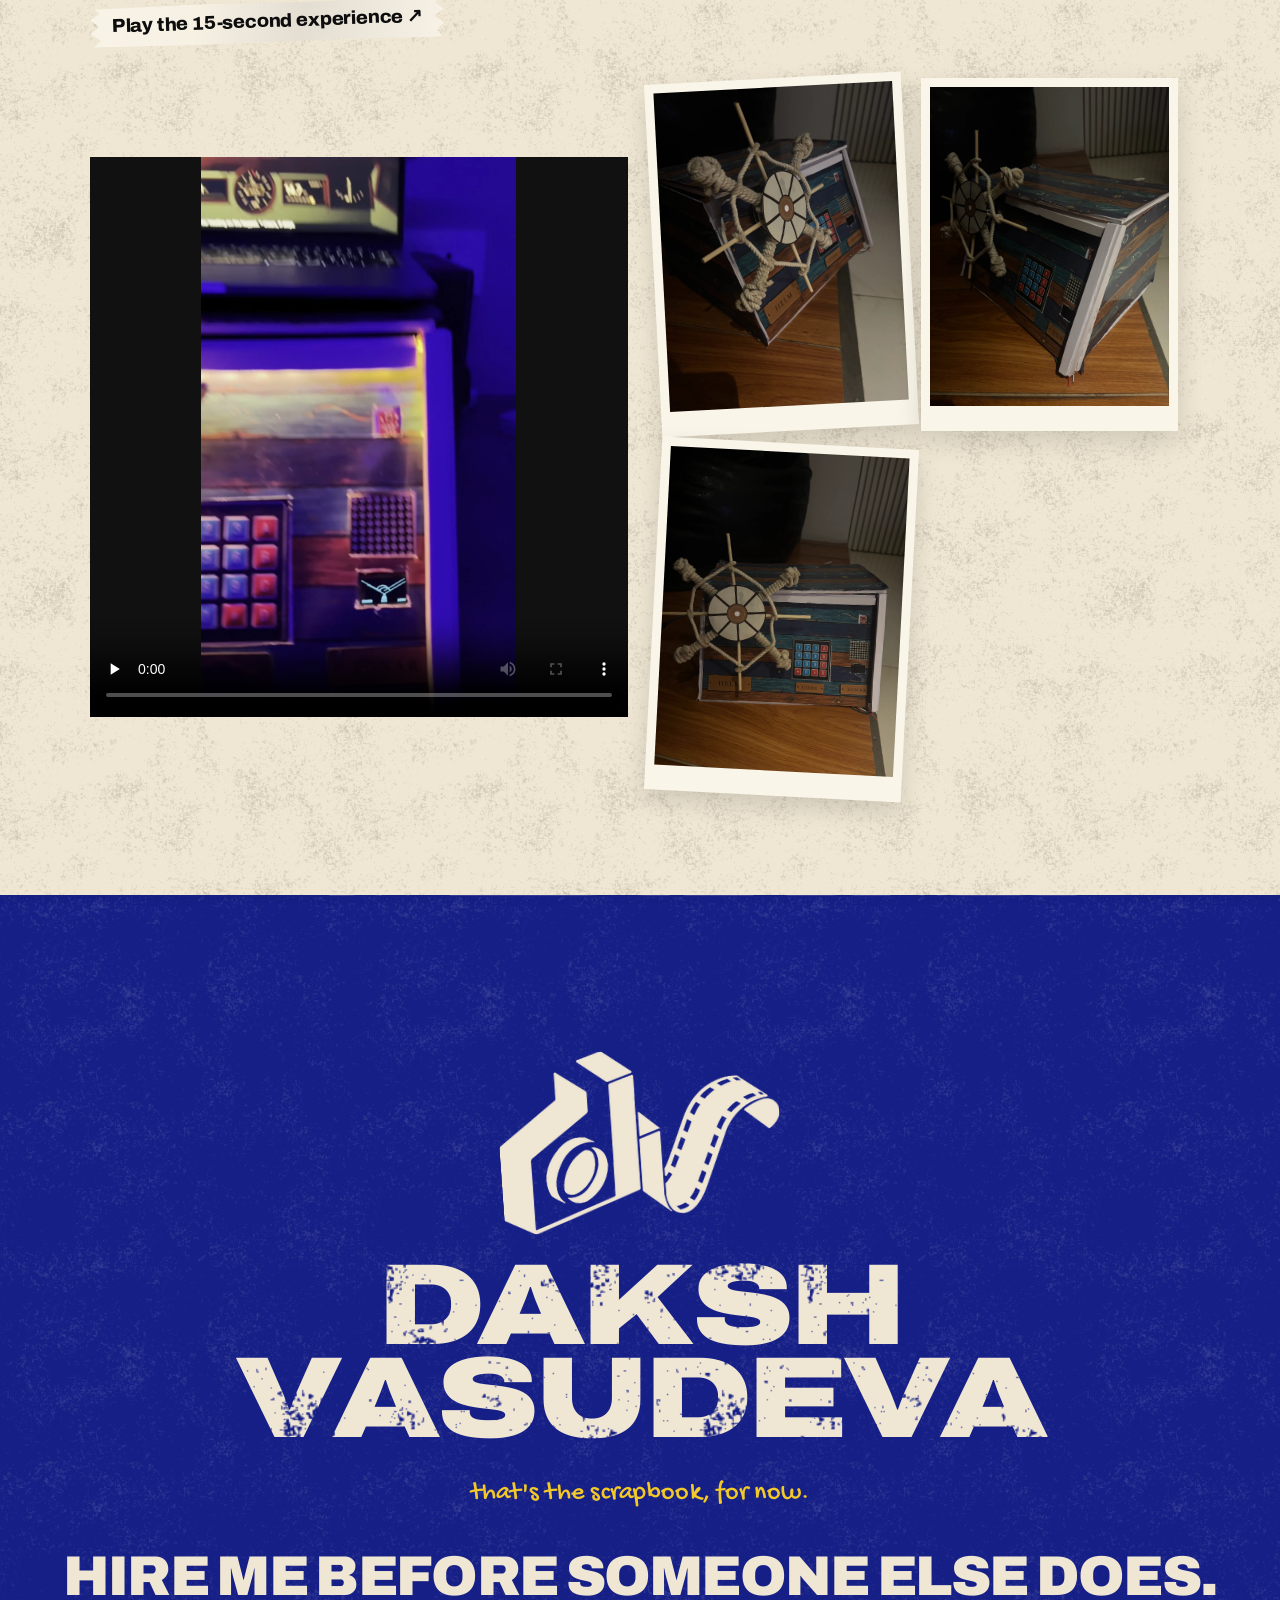
==== commit 5323c436: "Hire me: top-bar button with contact note, end-of-book line, quick-read footer Co-Authored-By: Claud" ====
--- a/flat/index.html
+++ b/flat/index.html
@@ -396,6 +396,8 @@
   <span class="end__mark" aria-hidden="true"></span>
   <p class="stamp stamp--end"><span class="stamp__line">Daksh</span><span class="stamp__line">Vasudeva</span></p>
   <p class="hand end__note">that's the scrapbook, for now.</p>
+  <p class="end__hire" style="font:900 clamp(30px,5vw,56px)/.95 var(--sans,Archivo);text-transform:uppercase;letter-spacing:-.03em;margin:18px 0 10px">Hire me before someone else does.</p>
+  <p class="end__links" style="margin-bottom:10px"><a href="mailto:daksh010879@gmail.com?subject=Saw%20your%20scrapbook" class="tape tape--ivory" style="--rot:-1deg">✉ daksh010879@gmail.com</a> <a href="https://www.instagram.com/dakshvasu_/" target="_blank" rel="noopener" class="tape tape--ivory" style="--rot:1.5deg">Instagram @dakshvasu_</a></p>
   <p class="end__links"><a href="#top" class="tape tape--ivory" style="--rot:-2deg">back to the cover ↑</a></p>
   <p class="end__colo">Set in Archivo &amp; Gochi Hand. The torn edges are generated fresh on every visit.</p>
 </footer>
